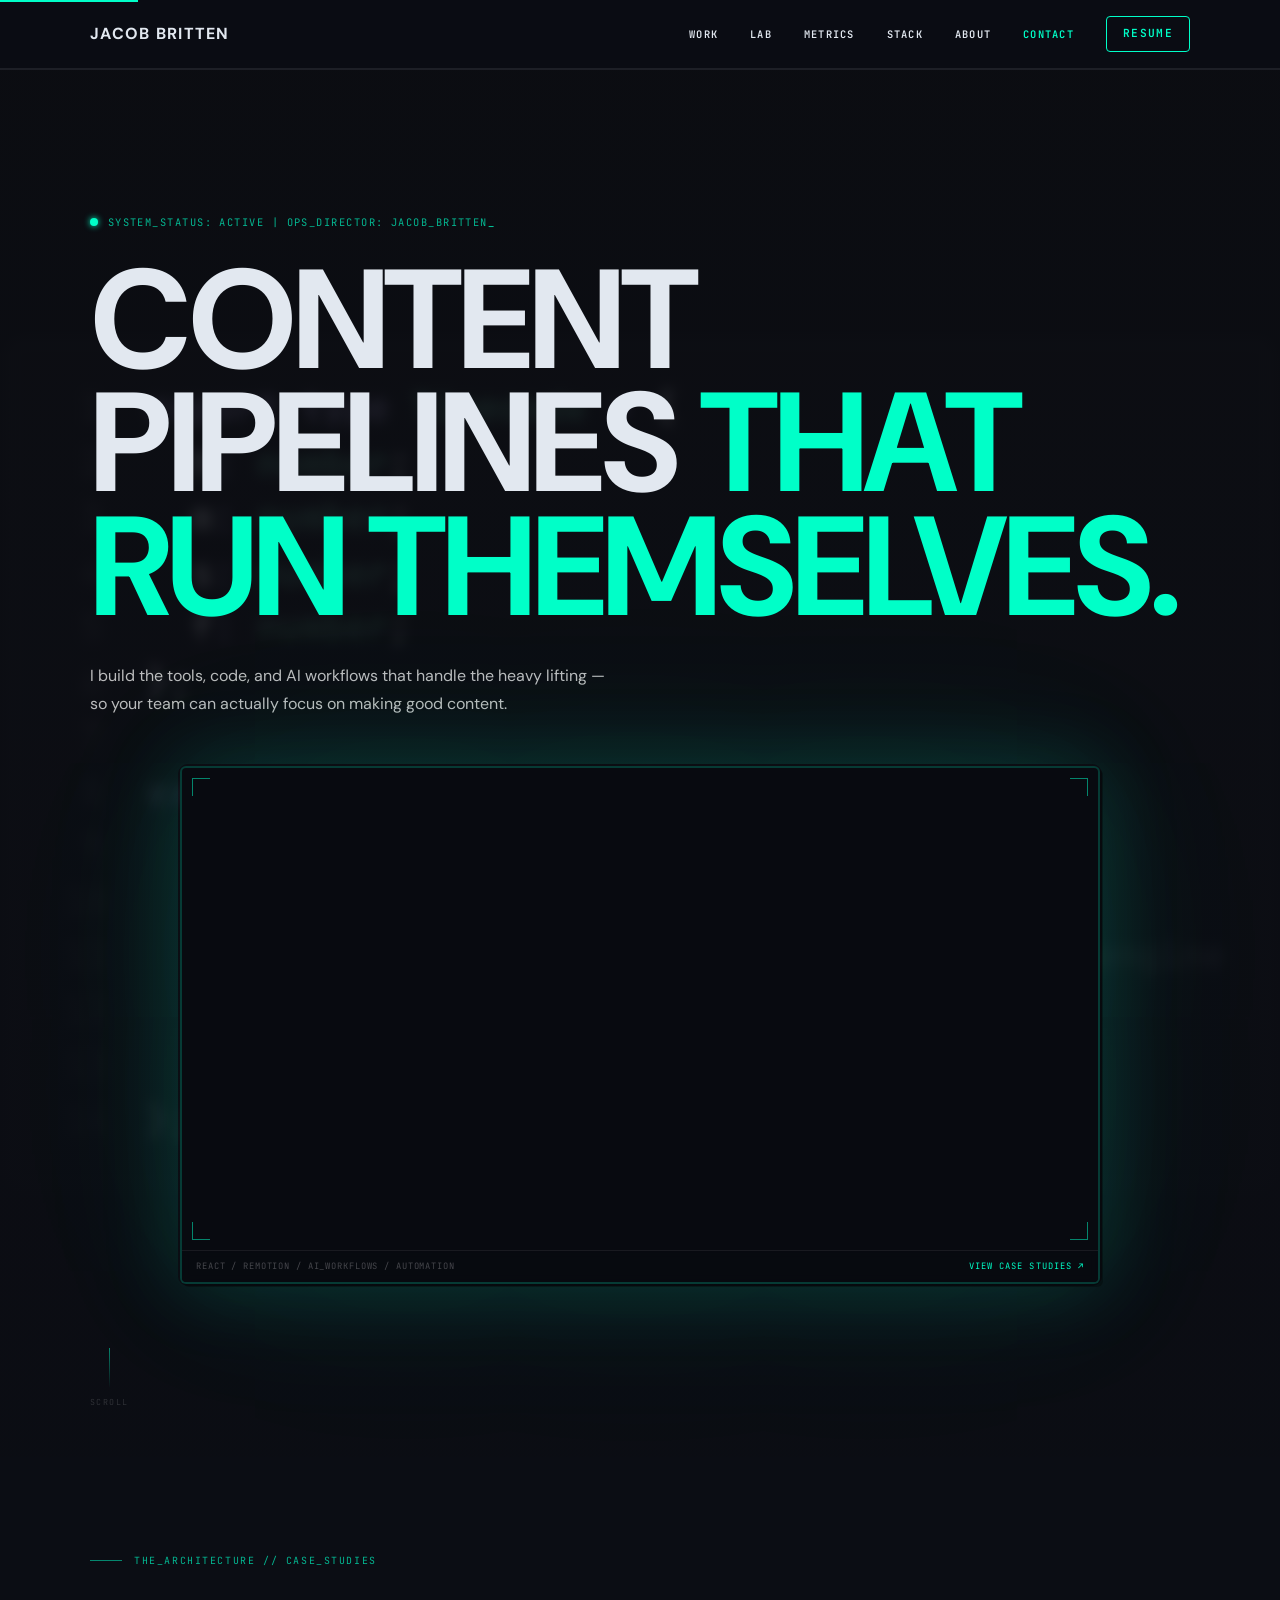
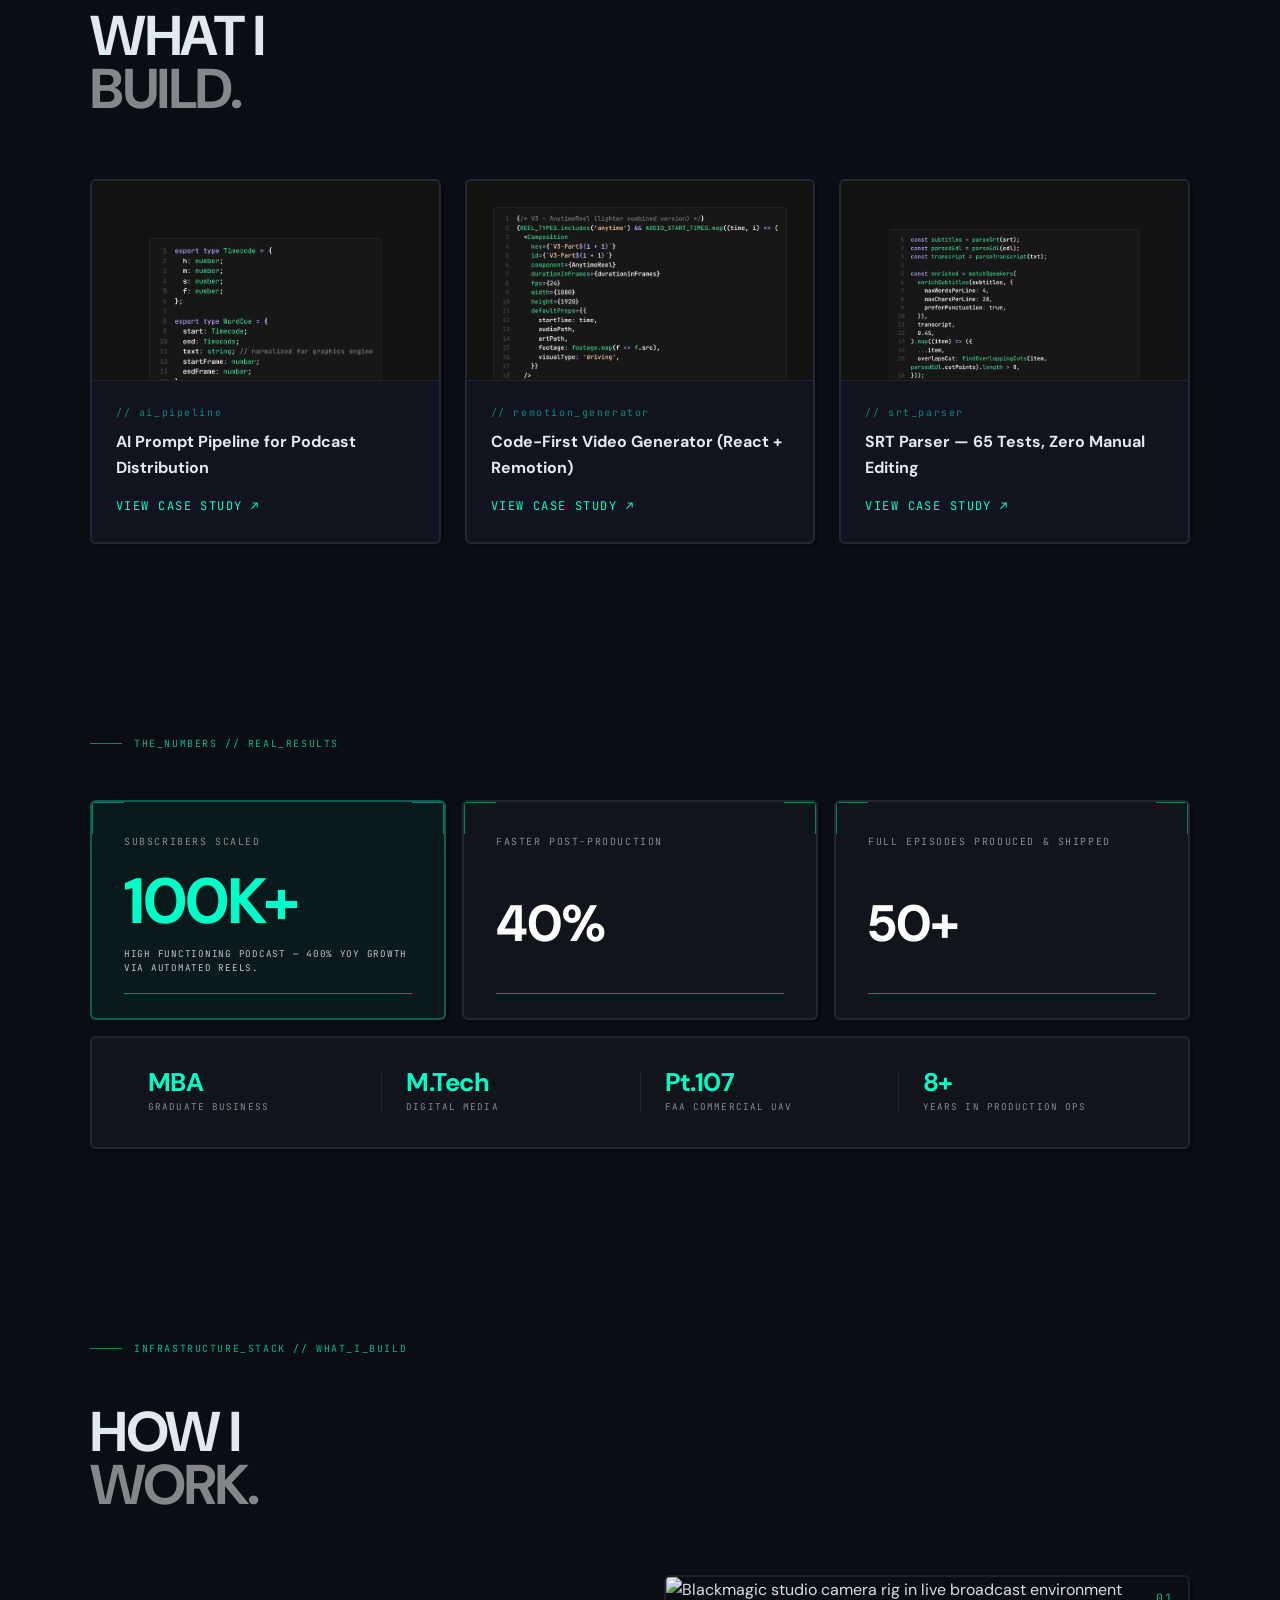
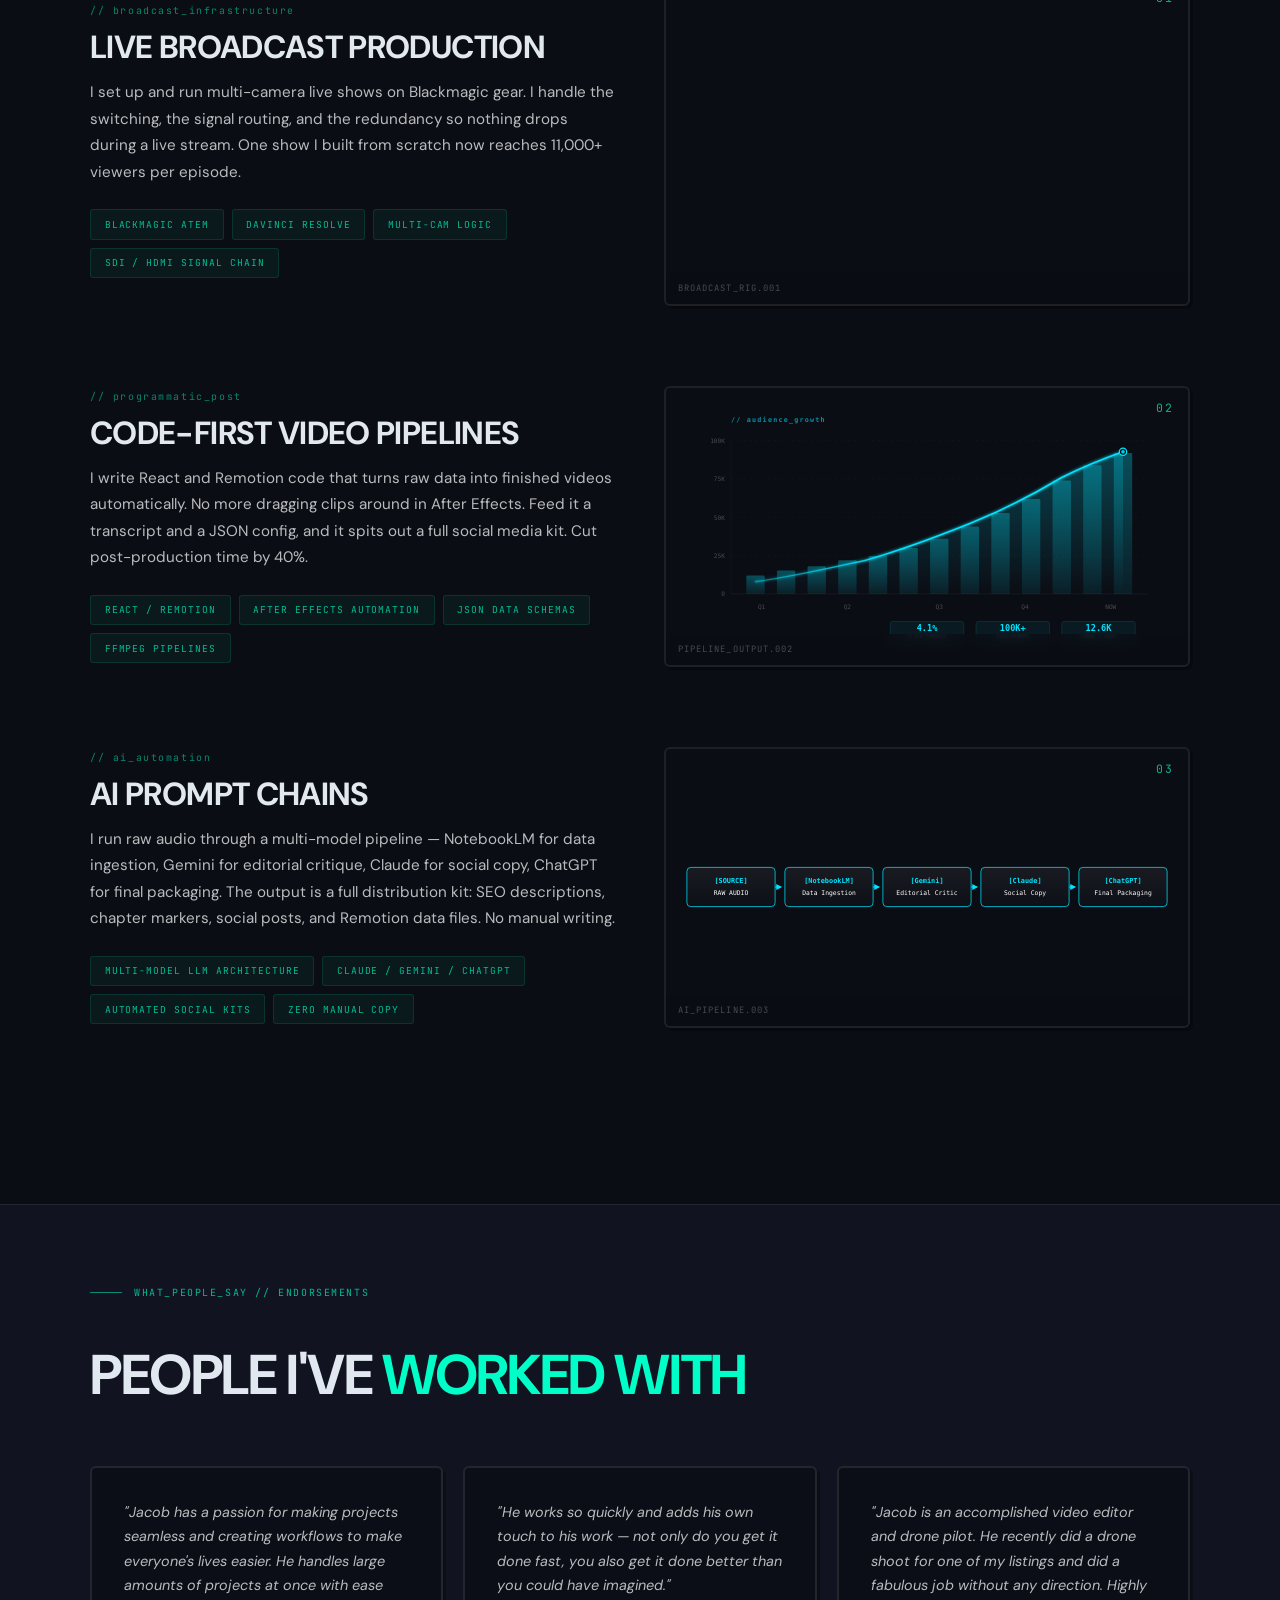
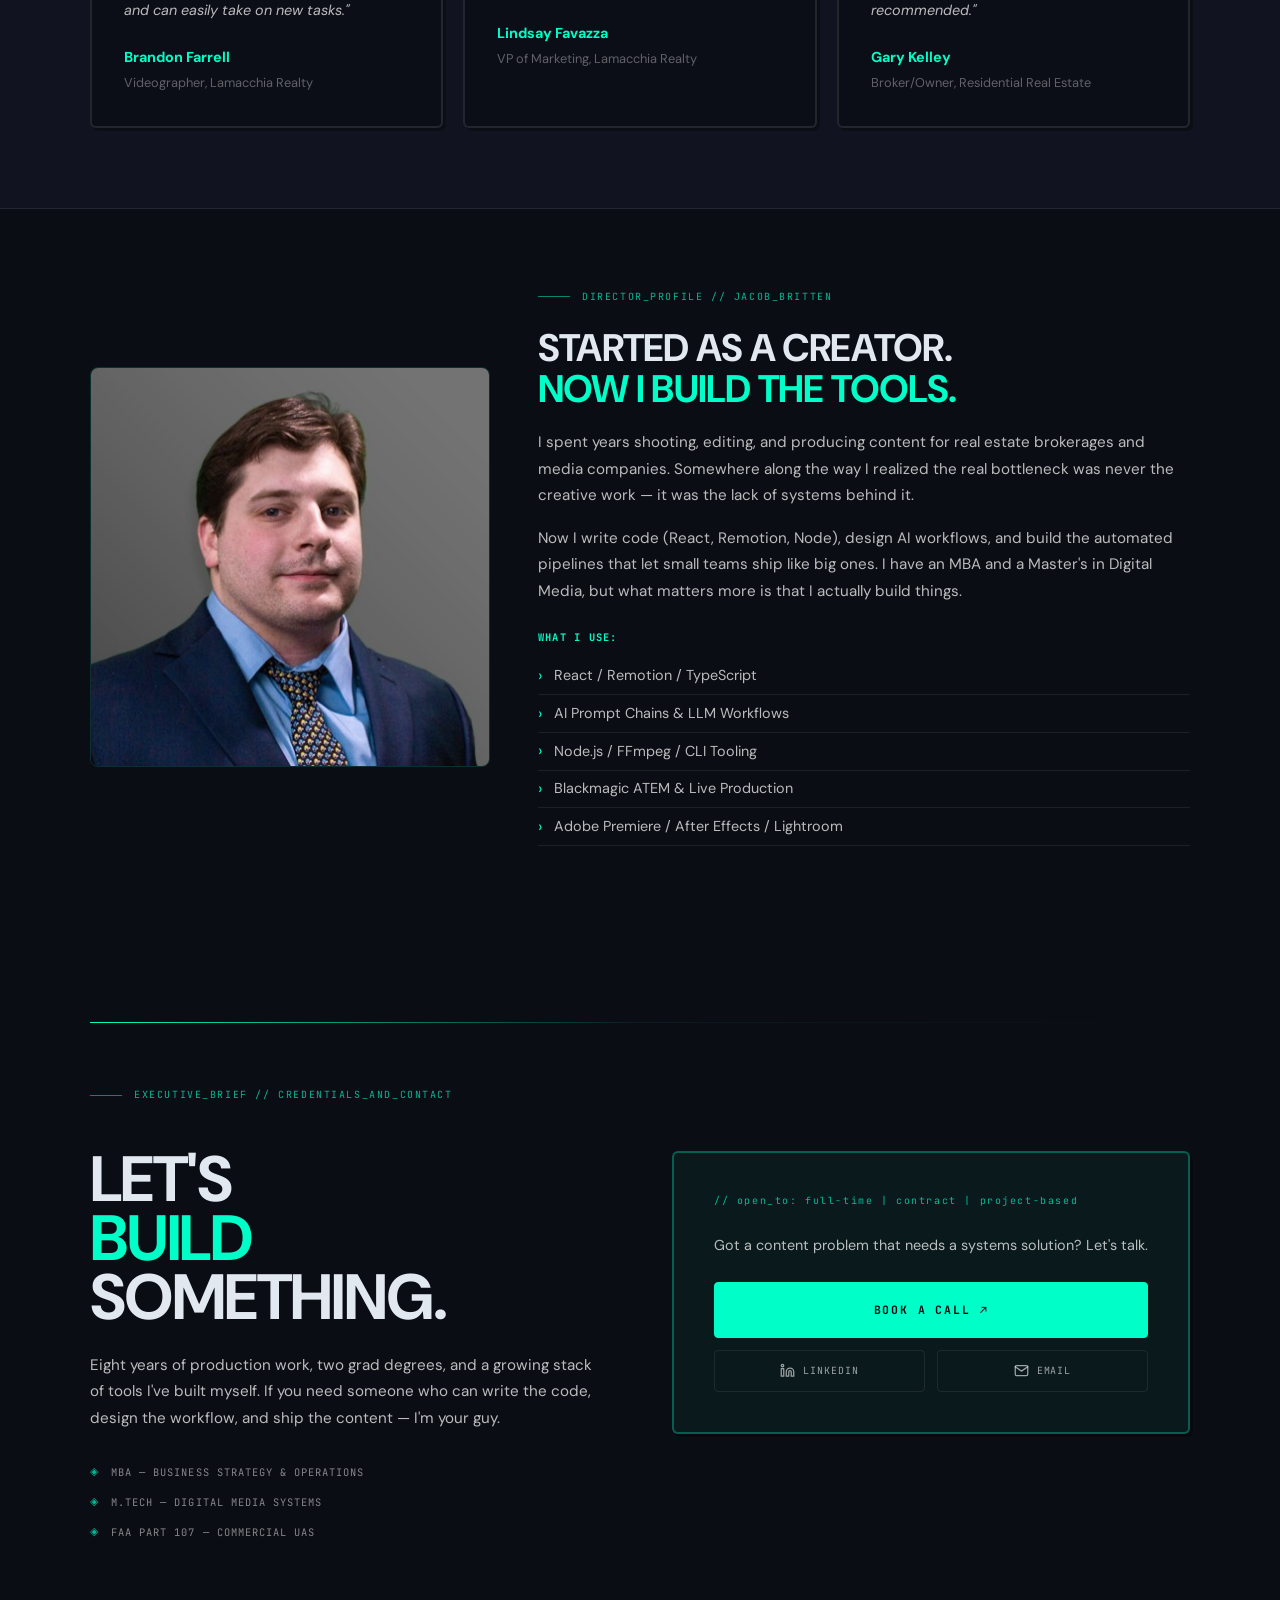
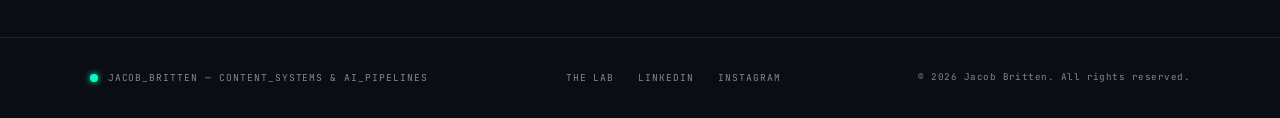
==== index.html @ 2ae0f3b1 "Initial portfolio site" ====
<!DOCTYPE html>
<html lang="en">
  <head>
    <meta charset="UTF-8" />
    <meta name="viewport" content="width=device-width, initial-scale=1.0" />
    <title>Jacob Britten | Content Systems &amp; AI Pipelines</title>

    <!-- Fonts: distinctive pair, NOT Inter -->
    <link rel="preconnect" href="https://fonts.googleapis.com" />
    <link rel="preconnect" href="https://fonts.gstatic.com" crossorigin />
    <link href="https://fonts.googleapis.com/css2?family=DM+Sans:ital,opsz,wght@0,9..40,400;0,9..40,500;0,9..40,700;1,9..40,400&family=JetBrains+Mono:wght@400;500;600;700&display=swap" rel="stylesheet" />

    <link rel="stylesheet" href="style.css" />

    <meta name="description" content="Jacob Britten — I build automated content pipelines, React/Remotion video tools, and AI workflows that save teams time and money. MBA & M.Tech." />
    <meta property="og:title" content="Jacob Britten | Content Systems & AI Pipelines" />
    <meta property="og:description" content="I build the tools, code, and AI workflows that handle the heavy lifting — so your team can focus on making good content." />
    <meta property="og:image" content="images/notion-pipeline.png" />
    <meta property="og:url" content="https://jacobbritten.com" />
    <link rel="icon" href="data:image/svg+xml,<svg xmlns='http://www.w3.org/2000/svg' viewBox='0 0 100 100'><rect fill='%2300FFC8' width='100' height='100' rx='16'/><text x='50' y='54' font-size='58' fill='%230B0D14' text-anchor='middle' dominant-baseline='middle' font-weight='bold'>J</text></svg>" />
  </head>
  <body class="brutalist-lite">
    <a href="#main" class="skip-link">Skip to content</a>

    <!-- ── NAVIGATION ── -->
    <nav class="navbar" id="navbar" aria-label="Main navigation">
      <div class="container nav-container">
        <a href="index.html" class="logo">JACOB BRITTEN</a>
        <ul class="nav-links" id="nav-links">
          <li><a href="#work-preview">Work</a></li>
          <li><a href="lab.html">Lab</a></li>
          <li><a href="#metrics">Metrics</a></li>
          <li><a href="#infrastructure">Stack</a></li>
          <li><a href="#profile">About</a></li>
          <li><a href="#consult">Contact</a></li>
          <li><a class="btn resume-btn" href="Resume.pdf" download>Resume</a></li>
        </ul>
        <button type="button" class="menu-toggle" id="menu-toggle"
                aria-controls="nav-links" aria-expanded="false" aria-label="Toggle navigation">
          <span></span><span></span><span></span>
        </button>
      </div>
    </nav>

    <main id="main">

      <!-- §1 HERO -->
      <section class="hero">
        <div class="hero-bg" style="background-image:url('images/notion-pipeline.png')"></div>
        <div class="hero-overlay"></div>

        <div class="container hero-content">

          <div class="eyebrow-wrap" data-animate>
            <span class="status-dot" aria-hidden="true"></span>
            <span class="eyebrow-text">system_status: active | ops_director: jacob_britten<span class="cursor" aria-hidden="true">_</span></span>
          </div>

          <h1 class="hero-title" data-animate data-delay="1">Content pipelines <span class="accent">that run themselves.</span></h1>

          <p class="hero-subtitle" data-animate data-delay="2">I build the tools, code, and AI workflows that handle the heavy lifting — so your team can actually focus on making good content.</p>

          <!-- Simplified hero visual — single strong image, no complex grid -->
          <div class="video-outer" data-animate data-delay="3">
            <div class="video-glow" aria-hidden="true"></div>
            <div class="video-wrap">
              <span class="v-corner v-tl" aria-hidden="true"></span>
              <span class="v-corner v-tr" aria-hidden="true"></span>
              <span class="v-corner v-bl" aria-hidden="true"></span>
              <span class="v-corner v-br" aria-hidden="true"></span>
              <video
                class="hero-showcase-img"
                src="video/showreel.mp4"
                autoplay muted loop playsinline
                aria-label="Showreel: content pipelines, React/Remotion builds, and AI workflow demos"
              ></video>
              <div class="video-hud" aria-hidden="true">
                <span>REACT / REMOTION / AI_WORKFLOWS / AUTOMATION</span>
                <a href="work.html" class="hud-cta">VIEW CASE STUDIES ↗</a>
              </div>
            </div>
          </div>

          <div class="scroll-indicator" aria-hidden="true">
            <div class="scroll-line"></div>
            <span class="scroll-label">SCROLL</span>
          </div>
        </div>
      </section>

      <!-- §2 CASE STUDIES PREVIEW -->
      <section class="cases-preview" id="work-preview" aria-label="Case studies preview">
        <div class="container">
          <div class="section-label section-label--tight">
            <span class="label-line" aria-hidden="true"></span>
            <span>the_architecture // case_studies</span>
          </div>
          <h2 class="section-headline" data-inview>
            WHAT I<br><span class="headline-dim">BUILD.</span>
          </h2>
          <div class="cases-grid">

            <!-- Case 1: AI Pipeline -->
            <article class="card card--case" data-inview>
              <!--
                IMAGE: notion-pipeline.png (same file, browser-cached from hero)
                Lazy-loaded here since hero loads it eagerly.
              -->
                  <img src="images/notion-pipeline.png" alt="Detailed Notion pipeline map with AI prompt stages"
                   class="card__image" width="1200" height="936" loading="lazy" />
              <div class="card__body">
                <p class="infra-tag">// ai_pipeline</p>
                <h3 class="card__title">AI Prompt Pipeline for Podcast Distribution</h3>
                <a href="work.html#ai-pipeline" class="hud-cta">VIEW CASE STUDY ↗</a>
              </div>
            </article>

            <!-- Case 2: Remotion Generator -->
            <article class="card card--case" data-inview>
              <!--
                IMAGE: remotion-code.png
                Shows React/Remotion source code with timeline logic.
              -->
                  <img src="images/remotion-code.png" alt="Source code for a React and Remotion video generator"
                   class="card__image" width="1200" height="834" loading="lazy" />
              <div class="card__body">
                <p class="infra-tag">// remotion_generator</p>
                <h3 class="card__title">Code-First Video Generator (React + Remotion)</h3>
                <a href="work.html#remotion" class="hud-cta">VIEW CASE STUDY ↗</a>
              </div>
            </article>

            <!-- Case 3: SRT Parser -->
            <article class="card card--case" data-inview>
              <!--
                IMAGE: srt-tests.png
                Shows terminal test suite output.
              -->
                  <img src="images/srt-tests.png" alt="Terminal test suite output showing 65 passing subtitle parser tests"
                   class="card__image" width="1200" height="877" loading="lazy" />
              <div class="card__body">
                <p class="infra-tag">// srt_parser</p>
                <h3 class="card__title">SRT Parser — 65 Tests, Zero Manual Editing</h3>
                <a href="work.html#srt-parser" class="hud-cta">VIEW CASE STUDY ↗</a>
              </div>
            </article>

          </div>
        </div>
      </section>

      <!-- §3 METRICS BENTO -->
      <section class="metrics-section" id="metrics" aria-label="Performance metrics">
        <div class="container">
          <div class="section-label">
            <span class="label-line" aria-hidden="true"></span>
            <span>the_numbers // real_results</span>
          </div>

          <div class="bento-grid">
            <div class="bento-card bento-card--hero" data-inview>
              <span class="b-corner b-tl" aria-hidden="true"></span>
              <span class="b-corner b-tr" aria-hidden="true"></span>
              <p class="bento-label">Subscribers Scaled</p>
              <p class="bento-value">100K+</p>
              <p class="bento-caption">High Functioning Podcast — 400% YoY Growth via Automated Reels.</p>
              <div class="bento-bar" aria-hidden="true"></div>
            </div>
            <div class="bento-card" data-inview>
              <span class="b-corner b-tl" aria-hidden="true"></span>
              <span class="b-corner b-tr" aria-hidden="true"></span>
              <p class="bento-label">Faster Post-Production</p>
              <p class="bento-value">40%</p>
              <div class="bento-bar" aria-hidden="true"></div>
            </div>
            <div class="bento-card" data-inview>
              <span class="b-corner b-tl" aria-hidden="true"></span>
              <span class="b-corner b-tr" aria-hidden="true"></span>
              <p class="bento-label">Full Episodes Produced &amp; Shipped</p>
              <p class="bento-value">50+</p>
              <div class="bento-bar" aria-hidden="true"></div>
            </div>
          </div>

          <div class="stat-bar" data-inview>
            <div class="stat-item">
              <p class="stat-value">MBA</p>
              <p class="stat-label">Graduate Business</p>
            </div>
            <div class="stat-divider" aria-hidden="true"></div>
            <div class="stat-item">
              <p class="stat-value">M.Tech</p>
              <p class="stat-label">Digital Media</p>
            </div>
            <div class="stat-divider" aria-hidden="true"></div>
            <div class="stat-item">
              <p class="stat-value">Pt.107</p>
              <p class="stat-label">FAA Commercial UAV</p>
            </div>
            <div class="stat-divider" aria-hidden="true"></div>
            <div class="stat-item">
              <p class="stat-value">8+</p>
              <p class="stat-label">Years in Production Ops</p>
            </div>
          </div>
        </div>
      </section>

      <!-- §4 INFRASTRUCTURE -->
      <section class="infra-section" id="infrastructure" aria-label="Infrastructure stack">
        <div class="container">
          <div class="section-label">
            <span class="label-line" aria-hidden="true"></span>
            <span>infrastructure_stack // what_i_build</span>
          </div>

          <h2 class="section-headline" data-inview>
            HOW I<br>
            <span class="headline-dim">WORK.</span>
          </h2>

          <!-- Row 1 -->
          <div class="infra-row" data-inview>
            <span class="pipeline-counter" aria-hidden="true">01</span>
            <div class="infra-text">
              <p class="infra-tag">// broadcast_infrastructure</p>
              <h3 class="infra-heading">Live Broadcast Production</h3>
              <p class="infra-body">
                I set up and run multi-camera live shows on Blackmagic gear. I handle the switching,
                the signal routing, and the redundancy so nothing drops during a live stream. One show
                I built from scratch now reaches 11,000+ viewers per episode.
              </p>
              <ul class="spec-tags">
                <li>Blackmagic ATEM</li>
                <li>DaVinci Resolve</li>
                <li>Multi-cam Logic</li>
                <li>SDI / HDMI Signal Chain</li>
              </ul>
            </div>
            <div class="infra-image-wrap">
              <!--
                IMAGE: Extra/Camera1.jpg
                Real photo of Blackmagic studio camera in broadcast environment.
              -->
                  <img src="images/Extra/Camera1.jpg"
                   alt="Blackmagic studio camera rig in live broadcast environment"
                   loading="lazy" class="infra-photo" width="1200" height="900" />
              <span class="infra-image-label">BROADCAST_RIG.001</span>
            </div>
          </div>

          <!-- Row 2 -->
          <div class="infra-row infra-row--reverse" data-inview>
            <span class="pipeline-counter" aria-hidden="true">02</span>
            <div class="infra-image-wrap infra-image-wrap--svg">
              <!--
                IMAGE: youtube-growth.svg
                Clean vector chart showing 100K+ subs and 12.6K weekly views.
                Should be hand-crafted SVG with the --cyan accent color.
              -->
              <img src="images/youtube-growth.svg"
                   alt="YouTube analytics showing 100K+ subscribers and 12.6K weekly views from automated content pipeline"
                   loading="lazy" class="infra-photo infra-photo--svg" width="800" height="400" />
              <span class="infra-image-label">PIPELINE_OUTPUT.002</span>
            </div>
            <div class="infra-text">
              <p class="infra-tag">// programmatic_post</p>
              <h3 class="infra-heading">Code-First Video Pipelines</h3>
              <p class="infra-body">
                I write React and Remotion code that turns raw data into finished videos automatically.
                No more dragging clips around in After Effects. Feed it a transcript and a JSON config,
                and it spits out a full social media kit. Cut post-production time by 40%.
              </p>
              <ul class="spec-tags">
                <li>React / Remotion</li>
                <li>After Effects Automation</li>
                <li>JSON Data Schemas</li>
                <li>FFmpeg Pipelines</li>
              </ul>
            </div>
          </div>

          <!-- Row 3 -->
          <div class="infra-row" data-inview>
            <span class="pipeline-counter" aria-hidden="true">03</span>
            <div class="infra-text">
              <p class="infra-tag">// ai_automation</p>
              <h3 class="infra-heading">AI Prompt Chains</h3>
              <p class="infra-body">
                I run raw audio through a multi-model pipeline — NotebookLM for data ingestion,
                Gemini for editorial critique, Claude for social copy, ChatGPT for final packaging.
                The output is a full distribution kit: SEO descriptions, chapter markers, social posts,
                and Remotion data files. No manual writing.
              </p>
              <ul class="spec-tags">
                <li>Multi-Model LLM Architecture</li>
                <li>Claude / Gemini / ChatGPT</li>
                <li>Automated Social Kits</li>
                <li>Zero Manual Copy</li>
              </ul>
            </div>
            <div class="infra-image-wrap infra-image-wrap--svg">
              <!--
                IMAGE: ai-pipeline.svg
                Vector diagram: NotebookLM → Gemini → Claude → ChatGPT flow.
                Clean, minimal, uses --cyan for connectors.
              -->
              <img src="images/ai-pipeline.svg"
                   alt="Multi-model AI prompt pipeline: NotebookLM to Gemini to Claude to ChatGPT"
                   loading="lazy" class="infra-photo infra-photo--svg" width="1000" height="200" />
              <span class="infra-image-label">AI_PIPELINE.003</span>
            </div>
          </div>
        </div>
      </section>

      <!-- §5 ENDORSEMENTS -->
      <section class="endorsements-section section-padding" aria-label="Executive endorsements">
        <div class="container">
          <div class="section-label">
            <span class="label-line" aria-hidden="true"></span>
            <span>what_people_say // endorsements</span>
          </div>
          <h2 class="section-headline" data-inview>PEOPLE I'VE <span class="accent">WORKED WITH</span></h2>
          <div class="value-cards">
            <div class="card testimonial-card" data-inview>
              <p class="testimonial-quote">"Jacob has a passion for making projects seamless and creating workflows to make everyone's lives easier. He handles large amounts of projects at once with ease and can easily take on new tasks."</p>
              <h3 class="testimonial-name">Brandon Farrell</h3>
              <p class="testimonial-title">Videographer, Lamacchia Realty</p>
            </div>
            <div class="card testimonial-card" data-inview>
              <p class="testimonial-quote">"He works so quickly and adds his own touch to his work — not only do you get it done fast, you also get it done better than you could have imagined."</p>
              <h3 class="testimonial-name">Lindsay Favazza</h3>
              <p class="testimonial-title">VP of Marketing, Lamacchia Realty</p>
            </div>
            <div class="card testimonial-card" data-inview>
              <p class="testimonial-quote">"Jacob is an accomplished video editor and drone pilot. He recently did a drone shoot for one of my listings and did a fabulous job without any direction. Highly recommended."</p>
              <h3 class="testimonial-name">Gary Kelley</h3>
              <p class="testimonial-title">Broker/Owner, Residential Real Estate</p>
            </div>
          </div>
        </div>
      </section>

      <!-- §6 PROFILE -->
      <section id="profile" class="section-padding" aria-label="Director profile">
        <div class="container split-layout">
          <div class="profile-image" data-inview>
            <!--
              IMAGE: Profile.jpg
              Profile image for the About section.
            -->
            <img src="images/Profile.jpg"
              alt="Jacob Britten — content systems architect and media operations director"
              class="headshot" width="800" height="800" loading="lazy" />
          </div>
          <div class="profile-text" data-inview>
            <div class="section-label section-label--snug">
              <span class="label-line" aria-hidden="true"></span>
              <span>director_profile // jacob_britten</span>
            </div>
            <h2>STARTED AS A CREATOR.<br><span class="accent">NOW I BUILD THE TOOLS.</span></h2>
            <p>
              I spent years shooting, editing, and producing content for real estate brokerages
              and media companies. Somewhere along the way I realized the real bottleneck was
              never the creative work — it was the lack of systems behind it.
            </p>
            <p>
              Now I write code (React, Remotion, Node), design AI workflows, and build the
              automated pipelines that let small teams ship like big ones. I have an MBA and
              a Master's in Digital Media, but what matters more is that I actually build things.
            </p>
            <div class="tech-stack">
              <h3>WHAT I USE:</h3>
              <ul>
                <li>React / Remotion / TypeScript</li>
                <li>AI Prompt Chains &amp; LLM Workflows</li>
                <li>Node.js / FFmpeg / CLI Tooling</li>
                <li>Blackmagic ATEM &amp; Live Production</li>
                <li>Adobe Premiere / After Effects / Lightroom</li>
              </ul>
            </div>
          </div>
        </div>
      </section>

      <!-- §7 CTA -->
      <section id="consult" class="executive-brief" aria-label="Contact">
        <div class="container">
          <div class="brief-divider" aria-hidden="true"></div>
          <div class="section-label">
            <span class="label-line" aria-hidden="true"></span>
            <span>executive_brief // credentials_and_contact</span>
          </div>

          <div class="brief-grid">
            <div class="brief-left" data-inview>
              <h2 class="brief-headline">
                LET'S<br>
                <span class="accent">BUILD</span><br>
                SOMETHING.
              </h2>
              <p class="brief-body">
                Eight years of production work, two grad degrees, and a growing stack of
                tools I've built myself. If you need someone who can write the code, design
                the workflow, and ship the content — I'm your guy.
              </p>
              <ul class="credential-list">
                <li><span class="cred-icon" aria-hidden="true">◈</span>MBA — Business Strategy &amp; Operations</li>
                <li><span class="cred-icon" aria-hidden="true">◈</span>M.Tech — Digital Media Systems</li>
                <li><span class="cred-icon" aria-hidden="true">◈</span>FAA Part 107 — Commercial UAS</li>
              </ul>
            </div>

            <div class="brief-right" data-inview>
              <div class="cta-card">
                <p class="cta-eyebrow">// open_to: full-time | contract | project-based</p>
                <p class="cta-body-text">
                  Got a content problem that needs a systems solution? Let's talk.
                </p>
                <div class="cta-actions">
                  <a href="https://calendly.com/jacobbritten" target="_blank" rel="noopener noreferrer" class="btn cta-primary-btn">
                    Book a call ↗
                  </a>
                  <div class="cta-secondary-links">
                    <a href="https://www.linkedin.com/in/jacob-britten-a3b52026/"
                       target="_blank" rel="noopener noreferrer"
                       class="social-icon-btn" aria-label="LinkedIn profile">
                      <svg width="15" height="15" viewBox="0 0 24 24" fill="none" stroke="currentColor" stroke-width="2" stroke-linecap="round" stroke-linejoin="round" aria-hidden="true"><path d="M16 8a6 6 0 0 1 6 6v7h-4v-7a2 2 0 0 0-2-2 2 2 0 0 0-2 2v7h-4v-7a6 6 0 0 1 6-6z"/><rect x="2" y="9" width="4" height="12"/><circle cx="4" cy="4" r="2"/></svg>
                      LinkedIn
                    </a>
                    <a href="mailto:jacob@jacobbritten.com"
                       class="social-icon-btn" aria-label="Send email">
                      <svg width="15" height="15" viewBox="0 0 24 24" fill="none" stroke="currentColor" stroke-width="2" stroke-linecap="round" stroke-linejoin="round" aria-hidden="true"><path d="M4 4h16c1.1 0 2 .9 2 2v12c0 1.1-.9 2-2 2H4c-1.1 0-2-.9-2-2V6c0-1.1.9-2 2-2z"/><polyline points="22,6 12,13 2,6"/></svg>
                      Email
                    </a>
                  </div>
                </div>
              </div>
            </div>
          </div>
        </div>
      </section>

    </main>

    <footer class="footer">
      <div class="container footer-inner">
        <div class="footer-left">
          <span class="status-dot" aria-hidden="true"></span>
          <span class="footer-id">jacob_britten — content_systems &amp; ai_pipelines</span>
        </div>
        <div class="footer-links">
          <a href="lab.html" class="social-link">The Lab</a>
          <a href="https://www.linkedin.com/in/jacob-britten-a3b52026/" target="_blank" rel="noopener noreferrer" class="social-link">LinkedIn</a>
          <a href="https://www.instagram.com/jakefzbritten" target="_blank" rel="noopener noreferrer" class="social-link">Instagram</a>
        </div>
        <p class="footer-copy">&copy; 2026 Jacob Britten. All rights reserved.</p>
      </div>
    </footer>

    <!-- GSAP + ScrollTrigger -->
    <script src="https://cdn.jsdelivr.net/npm/gsap@3.12.5/dist/gsap.min.js"></script>
    <script src="https://cdn.jsdelivr.net/npm/gsap@3.12.5/dist/ScrollTrigger.min.js"></script>
    <script src="main.js"></script>
  </body>
</html>
---- style.css ----
/*
 * style.css — Jacob Britten Portfolio (Rewrite)
 *
 * CHANGES FROM ORIGINAL:
 * - Font: DM Sans + JetBrains Mono (replaces Inter — more distinctive)
 * - Color: Standardized --cyan to #00FFC8 everywhere (was mixing #00FFC8 and #00E5FF)
 * - Fixed: duplicate transition on .card
 * - Fixed: dvh without vh fallback
 * - Removed: duplicate .social-proof padding
 * - Removed: grid overlay from hero (visual noise)
 * - Removed: duplicate trust badge section
 * - Removed: aria-hidden on nav (was hiding nav from screenreaders)
 * - Added: hero-showcase-img for single-image hero
 * - Simplified: hero to fewer visual layers
 */

/* ─── TOKENS ───────────────────────────────────────── */
:root {
  --bg:           #0B0D14;
  --card-bg:      #111420;
  --surface:      rgba(255,255,255,0.03);
  --border:       rgba(255,255,255,0.08);
  --border-cyan:  rgba(0,255,200,0.18);
  --cyan:         #00FFC8;
  --cyan-dim:     rgba(0,255,200,0.5);
  --cyan-glow:    rgba(0,255,200,0.15);
  --cyan-subtle:  rgba(0,255,200,0.05);
  --cyan-label:   rgba(0,255,200,0.7);
  --text:         #E2E8F0;
  --text-mid:     rgba(255,255,255,0.72);
  --text-dim:     rgba(255,255,255,0.5);
  --font:         'DM Sans', system-ui, sans-serif;
  --mono:         'JetBrains Mono', 'SF Mono', 'Consolas', monospace;
  --max-w:        1100px;
  --ease-expo:    cubic-bezier(0.16, 1, 0.3, 1);
  --transition:   0.3s var(--ease-expo);
}

/* ─── RESET ────────────────────────────────────────── */
*, *::before, *::after { box-sizing: border-box; margin: 0; padding: 0; }
html  { scroll-behavior: smooth; }
body  { font-family: var(--font); background: var(--bg); color: var(--text); line-height: 1.6; overflow-x: hidden; }
a     { color: inherit; text-decoration: none; transition: color var(--transition); }
a:hover, a:focus { color: var(--cyan); }
img   { display: block; max-width: 100%; height: auto; }

/* ─── SCROLLBAR ────────────────────────────────────── */
::-webkit-scrollbar { width: 4px; }
::-webkit-scrollbar-track { background: var(--bg); }
::-webkit-scrollbar-thumb { background: var(--cyan-dim); border-radius: 2px; }

/* ─── ACCESSIBILITY ────────────────────────────────── */
.skip-link {
  position: absolute; top: -40px; left: 0;
  background: var(--cyan); color: var(--bg);
  padding: 8px; z-index: 9999;
  transition: top 0.2s; font-weight: 700;
}
.skip-link:focus { top: 0; }
a:focus-visible, button:focus-visible { outline: 2px solid var(--cyan); outline-offset: 4px; }
*:focus-visible { outline: 2px solid var(--cyan); outline-offset: 4px; }
@media (prefers-reduced-motion: reduce) {
  html { scroll-behavior: auto; }
  *, *::before, *::after { animation-duration: 0.01ms !important; transition-duration: 0.01ms !important; }
}

/* ─── LAYOUT ───────────────────────────────────────── */
.container { width: 90%; max-width: var(--max-w); margin: 0 auto; }

/* ─── TYPOGRAPHY ───────────────────────────────────── */
.accent     { color: var(--cyan); }
.headline-dim { color: var(--text-dim); }

/* ─── SECTION LABEL ────────────────────────────────── */
.section-label {
  display: flex; align-items: center; gap: 0.75rem;
  font-family: var(--mono); font-size: 0.62rem;
  letter-spacing: 0.14em; text-transform: uppercase;
  color: var(--cyan-label); margin-bottom: 3rem;
}
.section-label--tight { margin-bottom: 2.5rem; }
.section-label--snug { margin-bottom: 1.5rem; }
.label-line { display: block; width: 2rem; height: 1px; background: var(--cyan); opacity: 0.5; flex-shrink: 0; }

/* ─── SECTION HEADLINE ─────────────────────────────── */
.section-headline {
  font-weight: 700; font-size: clamp(2rem, 4.5vw, 3.5rem);
  line-height: 0.95; letter-spacing: -0.025em;
  text-transform: uppercase; margin-bottom: 4rem;
}

/* ─── STATUS DOT ───────────────────────────────────── */
.status-dot {
  display: inline-block; width: 8px; height: 8px; border-radius: 50%;
  background: var(--cyan); box-shadow: 0 0 6px var(--cyan);
  animation: pulse 2s ease infinite; flex-shrink: 0;
}
@keyframes pulse {
  0%,100% { opacity:1; box-shadow: 0 0 6px var(--cyan); }
  50%     { opacity:0.6; box-shadow: 0 0 12px var(--cyan); }
}

/* ─── BTN ───────────────────────────────────────────── */
.btn {
  display: inline-block; padding: 0.75rem 1.5rem;
  font-family: var(--mono); font-size: 0.7rem; font-weight: 600;
  letter-spacing: 0.12em; text-transform: uppercase;
  border-radius: 4px; cursor: pointer;
  transition: background var(--transition), color var(--transition), box-shadow var(--transition), transform var(--transition);
}

/* ─── NAVBAR ────────────────────────────────────────── */
.navbar {
  position: sticky; top: 0; left: 0; right: 0; z-index: 100;
  background: rgba(11,13,20,0.88); backdrop-filter: blur(10px);
  border-bottom: 1px solid var(--border); transition: background 0.3s;
}
.nav-container { display: flex; align-items: center; justify-content: space-between; padding: 1rem 0; }
.logo { font-family: var(--font); font-size: 1rem; font-weight: 700; letter-spacing: 0.08em; color: var(--text); }
.logo:hover { color: var(--cyan); }
.nav-links { list-style: none; display: flex; align-items: center; gap: 2rem; }
.nav-links li { font-family: var(--mono); font-weight: 600; font-size: 0.65rem; letter-spacing: 0.12em; text-transform: uppercase; }
.nav-links a.active { color: var(--cyan); }
.resume-btn {
  padding: 0.5rem 1rem; background: transparent;
  border: 1px solid var(--cyan); color: var(--cyan); border-radius: 4px;
  transition: background var(--transition), color var(--transition);
}
.resume-btn:hover, .resume-btn:focus { background: var(--cyan); color: var(--bg); }
.menu-toggle { display: none; flex-direction: column; justify-content: center; align-items: center; width: 2rem; height: 2rem; background: none; border: none; cursor: pointer; gap: 4px; }
.menu-toggle span { width: 100%; height: 2px; background: var(--text); transition: transform var(--transition), opacity var(--transition); }
.menu-toggle.open span:nth-child(1) { transform: translateY(6px) rotate(45deg); }
.menu-toggle.open span:nth-child(2) { opacity: 0; }
.menu-toggle.open span:nth-child(3) { transform: translateY(-6px) rotate(-45deg); }

/* ─── HERO ──────────────────────────────────────────── */
.hero {
  position: relative;
  min-height: 82vh;  /* fallback for older browsers */
  min-height: 82dvh;
  display: flex; align-items: center;
  padding-top: 4rem; overflow: hidden;
}
.hero-bg {
  position: absolute; inset: 0; z-index: 0;
  background-size: cover; background-position: center;
  background-repeat: no-repeat;
  filter: blur(6px) saturate(0.6) brightness(0.65);
  transform: scale(1.06); /* prevents blur edge bleed */
}
.hero-overlay {
  position: absolute; inset: 0;
  background: linear-gradient(160deg,
    rgba(11,13,20,0.95) 0%, rgba(11,13,20,0.85) 40%,
    rgba(11,13,20,0.7) 70%, rgba(11,13,20,0.8) 100%);
  z-index: 1;
}
.hero-content {
  position: relative; z-index: 3;
  padding: 5rem 0 3rem;
  display: flex; flex-direction: column; align-items: flex-start; gap: 0;
}

/* Eyebrow */
.eyebrow-wrap {
  display: flex; align-items: center; gap: 0.6rem; margin-bottom: 1.75rem;
  opacity: 0; transform: translateY(16px);
  transition: opacity 0.6s var(--ease-expo), transform 0.6s var(--ease-expo);
}
.eyebrow-wrap.is-visible { opacity: 1; transform: translateY(0); }
.eyebrow-text {
  font-family: var(--mono); font-size: 0.65rem;
  letter-spacing: 0.14em; text-transform: uppercase;
  color: var(--cyan-label);
}
.cursor { animation: blink 1.1s step-end infinite; color: var(--cyan); }
@keyframes blink { 0%,100%{opacity:1} 50%{opacity:0} }

/* Headline */
.hero-title {
  font-weight: 700; font-size: clamp(3.5rem, 11vw, 9.5rem);
  line-height: 0.88; letter-spacing: -0.03em;
  text-transform: uppercase; margin-bottom: 2rem; max-width: 12ch;
  opacity: 0; transform: translateY(24px);
  transition: opacity 0.7s var(--ease-expo) 0.08s, transform 0.7s var(--ease-expo) 0.08s;
}
.hero-title.is-visible { opacity: 1; transform: translateY(0); }

/* Sub copy */
.hero-subtitle {
  max-width: 520px; font-size: 1rem; line-height: 1.75;
  color: var(--text-mid); margin-bottom: 3rem;
  opacity: 0; transform: translateY(20px);
  transition: opacity 0.7s var(--ease-expo) 0.16s, transform 0.7s var(--ease-expo) 0.16s;
}
.hero-subtitle.is-visible { opacity: 1; transform: translateY(0); }

/* ─── HERO SHOWCASE (simplified single image) ──────── */
.hero-showcase-img {
  width: 100%; height: 100%; object-fit: cover; display: block;
  filter: saturate(0.8) brightness(0.9);
  transition: filter 0.4s var(--ease-expo);
}
video.hero-showcase-img { height: 100%; }
.video-wrap:hover .hero-showcase-img {
  filter: saturate(1.1) brightness(1);
}

.hud-cta {
  font-family: var(--mono); font-size: 0.55rem;
  letter-spacing: 0.12em; text-transform: uppercase;
  color: var(--cyan); transition: opacity 0.2s;
}
.hud-cta:hover { opacity: 0.7; color: var(--cyan); }

.video-outer {
  width: 100%; max-width: 920px; margin: 0 auto 3rem;
  position: relative; opacity: 0; transform: scale(0.97);
  transition: opacity 0.8s var(--ease-expo) 0.24s, transform 0.8s var(--ease-expo) 0.24s;
}
.video-outer.is-visible { opacity: 1; transform: scale(1); }
.video-glow {
  position: absolute; inset: -2px; border-radius: 10px;
  box-shadow: 0 0 80px var(--cyan-glow), 0 0 160px rgba(0,255,200,0.08), 0 0 280px rgba(0,255,200,0.04);
  pointer-events: none;
}
.video-wrap {
  position: relative; width: 100%; aspect-ratio: 16 / 9;
  background: #080a10; border: 1px solid rgba(0,255,200,0.2);
  border-radius: 8px; overflow: hidden;
}

/* Corner brackets */
.v-corner { position: absolute; width: 18px; height: 18px; z-index: 2; }
.v-tl { top: 10px; left: 10px; border-top: 1.5px solid var(--cyan-dim); border-left: 1.5px solid var(--cyan-dim); }
.v-tr { top: 10px; right: 10px; border-top: 1.5px solid var(--cyan-dim); border-right: 1.5px solid var(--cyan-dim); }
.v-bl { bottom: 42px; left: 10px; border-bottom: 1.5px solid var(--cyan-dim); border-left: 1.5px solid var(--cyan-dim); }
.v-br { bottom: 42px; right: 10px; border-bottom: 1.5px solid var(--cyan-dim); border-right: 1.5px solid var(--cyan-dim); }

/* HUD bar */
.video-hud {
  position: absolute; bottom: 0; left: 0; right: 0; height: 32px;
  display: flex; align-items: center; justify-content: space-between;
  padding: 0 14px; border-top: 1px solid rgba(255,255,255,0.07);
  background: rgba(8,10,16,0.9); backdrop-filter: blur(4px);
  font-family: var(--mono); font-size: 0.55rem; letter-spacing: 0.1em;
  color: rgba(255,255,255,0.25); z-index: 4;
}

/* Scroll indicator */
.scroll-indicator { display: flex; flex-direction: column; align-items: center; gap: 0.5rem; margin-top: 1rem; }
.scroll-line { width: 1px; height: 40px; background: linear-gradient(to bottom, var(--cyan-dim), transparent); }
.scroll-label {
  font-family: var(--mono); font-size: 0.52rem; letter-spacing: 0.18em;
  color: rgba(255,255,255,0.15); text-transform: uppercase;
}

/* ─── SECTION RHYTHM ────────────────────────────────── */
.cases-preview,
.metrics-section,
.infra-section,
.executive-brief { padding-top: 6rem; padding-bottom: 6rem; }

.cases-grid {
  display: grid; grid-template-columns: repeat(auto-fit, minmax(280px, 1fr));
  gap: 1.5rem; margin-top: 3rem;
}

/* ─── BENTO GRID ────────────────────────────────────── */
.bento-grid { display: grid; grid-template-columns: repeat(3, 1fr); gap: 1rem; margin-bottom: 1rem; }
.bento-card {
  position: relative; background: var(--surface); border: 1px solid var(--border);
  border-radius: 8px; padding: 2rem 2rem 1.5rem;
  display: flex; flex-direction: column; justify-content: space-between;
  min-height: 180px; overflow: hidden;
  opacity: 0; transform: scale(0.97);
  transition: opacity 0.6s var(--ease-expo), transform 0.3s var(--ease-expo), border-color 0.3s var(--ease-expo);
}
.bento-card.is-visible { opacity: 1; transform: scale(1); }
.bento-card:hover { transform: translateY(-4px); border-color: var(--cyan); }

.bento-card--hero { background: var(--cyan-subtle); border-color: rgba(0,255,200,0.3); min-height: 220px; }
.bento-card--hero .bento-value { color: var(--cyan); font-size: clamp(3rem, 5vw, 4.5rem); }
.bento-card--hero .bento-label { color: var(--text-dim); }

/* Bento corner accents */
.b-corner { position: absolute; }
.b-tl { top: 0; left: 0; width: 2rem; height: 1px; background: rgba(0,255,200,0.45); }
.b-tl::after { content:''; position:absolute; top:0; left:0; width:1px; height:2rem; background: rgba(0,255,200,0.45); }
.b-tr { top: 0; right: 0; width: 2rem; height: 1px; background: rgba(0,255,200,0.45); }
.b-tr::after { content:''; position:absolute; top:0; right:0; width:1px; height:2rem; background: rgba(0,255,200,0.45); }

.bento-label {
  font-family: var(--mono); font-size: 0.62rem; letter-spacing: 0.12em;
  text-transform: uppercase; color: var(--text-dim); margin-bottom: 0.5rem;
}
.bento-value {
  font-weight: 700; font-size: clamp(2.4rem, 4vw, 3.4rem);
  line-height: 1; letter-spacing: -0.02em; text-transform: uppercase;
  color: #fff; margin: 0.75rem 0 1rem;
}
.bento-caption {
  font-family: var(--mono); font-size: 0.58rem; letter-spacing: 0.08em;
  text-transform: uppercase; color: rgba(255,255,255,0.75); margin: -0.25rem 0 1rem;
}
.bento-bar { width: 0; height: 1px; background: var(--cyan-dim); transition: width 0.5s var(--ease-expo); }
.bento-card:hover .bento-bar, .bento-card.is-visible .bento-bar { width: 100%; }

/* Stat bar */
.stat-bar {
  display: flex; align-items: center; flex-wrap: wrap; gap: 0;
  background: var(--surface); border: 1px solid var(--border); border-radius: 8px;
  padding: 1.5rem 2rem;
  opacity: 0; transform: translateY(16px);
  transition: opacity 0.6s var(--ease-expo) 0.1s, transform 0.6s var(--ease-expo) 0.1s;
}
.stat-bar.is-visible { opacity: 1; transform: translateY(0); }
.stat-item { flex: 1 1 120px; padding: 0.5rem 1.5rem; }
.stat-value { font-weight: 700; font-size: 1.6rem; letter-spacing: -0.02em; color: var(--cyan); line-height: 1; }
.stat-label {
  font-family: var(--mono); font-size: 0.58rem; letter-spacing: 0.12em;
  text-transform: uppercase; color: var(--text-dim); margin-top: 0.3rem;
}
.stat-divider { width: 1px; height: 2.5rem; background: var(--border); flex-shrink: 0; }

/* ─── INFRASTRUCTURE ────────────────────────────────── */
.infra-section { padding: 6rem 0; }
.infra-row {
  position: relative; display: grid; grid-template-columns: 1fr 1fr;
  gap: 3rem; align-items: center; margin-bottom: 5rem;
  opacity: 0; transform: translateY(24px);
  transition: opacity 0.7s var(--ease-expo), transform 0.7s var(--ease-expo);
}
.infra-row.is-visible { opacity: 1; transform: translateY(0); }
.infra-row--reverse { direction: rtl; }
.infra-row--reverse > * { direction: ltr; }

.pipeline-counter {
  position: absolute; top: 0.85rem; right: 1rem;
  font-family: var(--mono); font-size: 0.72rem; letter-spacing: 0.16em;
  color: var(--cyan-label); z-index: 3;
}
.infra-tag { font-family: var(--mono); font-size: 0.62rem; letter-spacing: 0.12em; color: var(--cyan-dim); margin-bottom: 0.75rem; }
.infra-heading { font-weight: 700; font-size: clamp(1.5rem, 2.5vw, 2rem); letter-spacing: -0.02em; text-transform: uppercase; margin-bottom: 1rem; line-height: 1; }
.infra-body { font-size: 0.95rem; line-height: 1.75; color: var(--text-mid); margin-bottom: 1.5rem; }
.spec-tags { list-style: none; display: flex; flex-wrap: wrap; gap: 0.5rem; margin-top: 1.25rem; }
.spec-tags li {
  font-family: var(--mono); font-size: 0.6rem; letter-spacing: 0.1em;
  text-transform: uppercase; padding: 0.4rem 0.85rem; border-radius: 3px;
  background: var(--cyan-subtle); border: 1px solid rgba(0,255,200,0.12);
  color: var(--cyan-label);
}

.infra-image-wrap { position: relative; border-radius: 8px; overflow: hidden; border: 1px solid var(--border); }
.infra-image-wrap--svg { background: var(--bg); display: flex; align-items: center; justify-content: center; padding: 1rem; }
.infra-photo { width: 100%; aspect-ratio: 16/10; object-fit: cover; display: block; filter: saturate(1) brightness(0.95); transition: filter var(--transition), transform 0.5s var(--ease-expo); }
.infra-photo--svg { aspect-ratio: 2 / 1; object-fit: contain; filter: none; }
.infra-image-wrap:hover .infra-photo { filter: saturate(1.1) brightness(1.05); transform: scale(1.02); }
.infra-image-wrap--svg:hover .infra-photo--svg { filter: none; transform: none; }
.infra-image-label {
  position: absolute; bottom: 0; left: 0; right: 0;
  font-family: var(--mono); font-size: 0.55rem; letter-spacing: 0.12em;
  text-transform: uppercase; color: rgba(255,255,255,0.25);
  padding: 0.5rem 0.75rem; background: rgba(11,13,20,0.7); backdrop-filter: blur(4px);
}

/* ─── ENDORSEMENTS ──────────────────────────────────── */
.endorsements-section { background: var(--card-bg); border-top: 1px solid var(--border); border-bottom: 1px solid var(--border); }
.section-padding { padding: 5rem 0; }
.value-cards { display: grid; grid-template-columns: repeat(auto-fit, minmax(260px, 1fr)); gap: 1.25rem; }

/* Card — FIXED: removed duplicate transition declaration */
.card {
  background: var(--surface); padding: 2rem; border: 1px solid var(--border); border-radius: 8px;
  opacity: 0; transform: translateY(20px);
  transition: opacity 0.6s var(--ease-expo), transform 0.6s var(--ease-expo), border-color 0.3s;
}
.card--case { padding: 0; overflow: hidden; background: var(--card-bg); }
.card__image {
  width: 100%; height: 200px; object-fit: cover; object-position: top left;
  border-bottom: 1px solid rgba(255,255,255,0.08); display: block; background: #0f1118;
}
.card__body { padding: 1.5rem; }
.card__body .infra-tag { margin: 0 0 0.5rem; }
.card__title { font-size: 1rem; margin: 0 0 0.75rem; color: var(--text); }
.card__body .hud-cta { font-size: 0.75rem; }
.card.is-visible { opacity: 1; transform: translateY(0); }
.card:hover { border-color: rgba(0,255,200,0.2); }

.testimonial-card { background: rgba(11,13,20,0.8); border-color: rgba(255,255,255,0.1); }
.testimonial-quote { font-style: italic; font-size: 0.9rem; line-height: 1.7; color: var(--text-mid); margin-bottom: 1.5rem; }
.testimonial-name { color: var(--cyan); font-weight: 700; font-size: 0.9rem; margin-bottom: 0.25rem; }
.testimonial-title { font-size: 0.8rem; color: rgba(255,255,255,0.35); }

/* ─── PROFILE ───────────────────────────────────────── */
.split-layout { display: flex; flex-wrap: wrap; align-items: center; gap: 3rem; }
.profile-image {
  flex: 1 1 300px; max-width: 400px;
  opacity: 0; transform: translateY(24px);
  transition: opacity 0.7s var(--ease-expo), transform 0.7s var(--ease-expo);
}
.profile-image.is-visible { opacity: 1; transform: translateY(0); }
.headshot {
  width: 100%; height: auto; border-radius: 8px;
  border: 1px solid rgba(0,255,200,0.15); filter: saturate(0.9);
  transition: filter var(--transition), border-color var(--transition);
}
.headshot:hover { filter: saturate(1); border-color: rgba(0,255,200,0.35); }

.profile-text {
  flex: 1 1 360px; opacity: 0; transform: translateY(24px);
  transition: opacity 0.7s var(--ease-expo) 0.1s, transform 0.7s var(--ease-expo) 0.1s;
}
.profile-text.is-visible { opacity: 1; transform: translateY(0); }
.profile-text h2 {
  font-weight: 700; font-size: clamp(1.6rem, 3vw, 2.4rem);
  line-height: 1.05; letter-spacing: -0.02em; text-transform: uppercase; margin-bottom: 1.25rem;
}
.profile-text p { font-size: 0.95rem; color: var(--text-mid); line-height: 1.75; margin-bottom: 1rem; }
.tech-stack { margin-top: 1.5rem; }
.tech-stack h3 {
  font-family: var(--mono); font-size: 0.65rem; letter-spacing: 0.12em;
  text-transform: uppercase; color: var(--cyan); margin-bottom: 0.75rem;
}
.tech-stack ul { list-style: none; }
.tech-stack li {
  font-size: 0.9rem; color: var(--text-mid); padding: 0.35rem 0;
  border-bottom: 1px solid var(--border); display: flex; align-items: center; gap: 0.75rem;
}
.tech-stack li::before { content: '›'; color: var(--cyan); font-size: 1rem; }

/* ─── EXECUTIVE BRIEF ───────────────────────────────── */
.executive-brief { padding: 6rem 0; }
.brief-divider { width: 100%; height: 1px; background: linear-gradient(to right, var(--cyan), rgba(0,255,200,0.06), transparent); margin-bottom: 4rem; }
.brief-grid { display: grid; grid-template-columns: 1fr 1fr; gap: 4rem; align-items: start; }

.brief-left { opacity: 0; transform: translateY(24px); transition: opacity 0.7s var(--ease-expo), transform 0.7s var(--ease-expo); }
.brief-left.is-visible { opacity: 1; transform: translateY(0); }
.brief-headline {
  font-weight: 700; font-size: clamp(2.5rem, 5vw, 4.5rem);
  line-height: 0.92; letter-spacing: -0.025em; text-transform: uppercase; margin-bottom: 1.5rem;
}
.brief-body { font-size: 0.95rem; color: var(--text-mid); line-height: 1.75; margin-bottom: 2rem; }
.credential-list { list-style: none; display: flex; flex-direction: column; gap: 0.75rem; }
.credential-list li {
  display: flex; align-items: center; gap: 0.75rem;
  font-family: var(--mono); font-size: 0.65rem; letter-spacing: 0.1em;
  text-transform: uppercase; color: var(--text-dim);
}
.cred-icon { color: var(--cyan-label); font-size: 0.7rem; }

.brief-right { opacity: 0; transform: translateY(24px); transition: opacity 0.7s var(--ease-expo) 0.1s, transform 0.7s var(--ease-expo) 0.1s; }
.brief-right.is-visible { opacity: 1; transform: translateY(0); }
.cta-card {
  background: var(--cyan-subtle); border: 1px solid rgba(0,255,200,0.3);
  border-radius: 8px; padding: 2.5rem;
  display: flex; flex-direction: column; gap: 1.5rem;
  box-shadow: 0 0 40px rgba(0,255,200,0.06), inset 0 1px 0 rgba(0,255,200,0.1);
}
.cta-eyebrow { font-family: var(--mono); font-size: 0.62rem; letter-spacing: 0.12em; color: var(--cyan-label); }
.cta-body-text { font-size: 0.9rem; color: var(--text-mid); line-height: 1.75; }
.cta-actions { display: flex; flex-direction: column; gap: 0.75rem; }
.cta-primary-btn {
  display: inline-flex; align-items: center; justify-content: center; gap: 0.5rem;
  border: 1px solid var(--cyan); color: var(--bg); background: var(--cyan);
  padding: 1.1rem 1.5rem; border-radius: 4px;
  font-family: var(--mono); font-size: 0.72rem; font-weight: 700;
  letter-spacing: 0.16em; text-transform: uppercase;
  transition: background var(--transition), color var(--transition), box-shadow var(--transition);
}
.cta-primary-btn:hover, .cta-primary-btn:focus {
  background: transparent; color: var(--cyan);
  box-shadow: 0 0 20px rgba(0,255,200,0.2);
}
.cta-secondary-links { display: flex; gap: 0.75rem; }
.social-icon-btn {
  flex: 1; display: flex; align-items: center; justify-content: center; gap: 0.5rem;
  padding: 0.75rem 1rem; border: 1px solid var(--border); border-radius: 4px;
  font-family: var(--mono); font-size: 0.62rem; letter-spacing: 0.1em;
  text-transform: uppercase; color: rgba(255,255,255,0.6);
  transition: background var(--transition), border-color var(--transition), color var(--transition);
}
.social-icon-btn:hover { background: rgba(255,255,255,0.05); border-color: rgba(255,255,255,0.18); color: var(--text); }

/* ─── FOOTER ────────────────────────────────────────── */
.footer { padding: 2rem 0; border-top: 1px solid #1E2230; background: var(--bg); }
.footer-inner { display: flex; flex-wrap: wrap; align-items: center; justify-content: space-between; gap: 1rem; }
.footer-left { display: flex; align-items: center; gap: 0.6rem; }
.footer-id { font-family: var(--mono); font-size: 0.6rem; letter-spacing: 0.1em; text-transform: uppercase; color: var(--text-dim); }
.footer-links { display: flex; gap: 1.5rem; }
.social-link {
  font-family: var(--mono); font-size: 0.6rem; letter-spacing: 0.1em;
  text-transform: uppercase; color: var(--text-dim);
  transition: color var(--transition), transform var(--transition);
}
.social-link:hover { color: var(--cyan); transform: translateY(-2px); }
.footer-copy { font-family: var(--mono); font-size: 0.58rem; color: var(--text-dim); letter-spacing: 0.05em; }

/* ─── IN-VIEW ANIMATION ────────────────────────────── */
[data-inview] { opacity: 0; transform: translateY(24px); transition: opacity 0.7s var(--ease-expo), transform 0.7s var(--ease-expo); }
[data-inview].is-visible { opacity: 1; transform: translateY(0); }

/* ─── MOBILE NAV ────────────────────────────────────── */
@media (max-width: 768px) {
  .nav-links {
    position: fixed; top: 57px; right: 0;
    height: calc(100dvh - 57px); width: 100%;
    background: rgba(11,13,20,0.97); backdrop-filter: blur(12px);
    flex-direction: column; align-items: flex-start; padding: 2rem; gap: 1.5rem;
    visibility: hidden; pointer-events: none; opacity: 0;
    transform: translateX(100%);
    transition: transform 0.3s var(--ease-expo), opacity 0.3s, visibility 0s 0.3s;
  }
  .nav-links.open {
    visibility: visible; pointer-events: auto; opacity: 1; transform: translateX(0);
    transition: transform 0.3s var(--ease-expo), opacity 0.3s, visibility 0s;
  }
  .menu-toggle { display: flex; }
}

/* ─── RESPONSIVE ────────────────────────────────────── */
@media (max-width: 900px) {
  .infra-row, .infra-row--reverse { grid-template-columns: 1fr; direction: ltr; }
  .infra-row--reverse > * { direction: ltr; }
  .brief-grid { grid-template-columns: 1fr; gap: 3rem; }
}

@media (max-width: 767px) {
  .bento-grid { grid-template-columns: 1fr; }
  .stat-bar { flex-direction: column; align-items: flex-start; }
  .stat-divider { width: 100%; height: 1px; }
  .stat-item { padding: 0.75rem 0; width: 100%; }
  .hero-content { padding: 4rem 0 2rem; }
  .cta-secondary-links { flex-direction: column; }
  .footer-inner { flex-direction: column; align-items: flex-start; gap: 1.25rem; }
}

/* ─── SUBTLE BRUTALIST MODE ────────────────────────── */
.brutalist-lite .navbar {
  border-bottom: 2px solid #1E2230;
}

.brutalist-lite .card,
.brutalist-lite .bento-card,
.brutalist-lite .cta-card,
.brutalist-lite .video-wrap,
.brutalist-lite .infra-image-wrap,
.brutalist-lite .stat-bar {
  border-width: 2px;
  border-radius: 6px;
  box-shadow: 3px 3px 0 rgba(0, 0, 0, 0.32);

}

.brutalist-lite .card,
.brutalist-lite .bento-card,
.brutalist-lite .cta-card,
.brutalist-lite .btn,
.brutalist-lite .social-icon-btn,
.brutalist-lite .social-link {
  transition: transform 0.18s ease, border-color 0.18s ease, color 0.18s ease, box-shadow 0.18s ease, background 0.18s ease;
}

.brutalist-lite .card:hover,
.brutalist-lite .bento-card:hover,
.brutalist-lite .cta-card:hover,
.brutalist-lite .video-wrap:hover,
.brutalist-lite .infra-image-wrap:hover,
.brutalist-lite .btn:hover,
.brutalist-lite .social-icon-btn:hover {
  transform: translate(-2px, -2px);
  border-color: #00FFC8;
  box-shadow: 6px 6px 0 rgba(0, 255, 200, 0.12);
}

.brutalist-lite .section-label,
.brutalist-lite .infra-tag,
.brutalist-lite .pipeline-counter,
.brutalist-lite .bento-label,
.brutalist-lite .cta-eyebrow {
  letter-spacing: 0.16em;
}

.brutalist-lite .hero-overlay {
  background: linear-gradient(
    180deg,
    rgba(11,13,20,0.7) 0%,
    rgba(11,13,20,0.84) 58%,
    rgba(11,13,20,0.92) 100%
  );
}

@media (max-width: 767px) {
  .brutalist-lite .card:hover,
  .brutalist-lite .bento-card:hover,
  .brutalist-lite .cta-card:hover,
  .brutalist-lite .video-wrap:hover,
  .brutalist-lite .infra-image-wrap:hover,
  .brutalist-lite .btn:hover,
  .brutalist-lite .social-icon-btn:hover {
    transform: translate(-1px, -1px);
  }
}

/* ─── LAB PAGE ──────────────────────────────────────── */
.lab-main { min-height: 100vh; }
.lab-shell { padding: 5rem 0 8rem; }

.lab-back-link {
  display: inline-flex; align-items: center; gap: 0.4rem;
  font-family: var(--mono); font-size: 0.65rem; letter-spacing: 0.12em;
  text-transform: uppercase; color: var(--text-dim);
  margin-bottom: 4rem; transition: color var(--transition);
}
.lab-back-link:hover { color: var(--cyan); }

.lab-title {
  font-weight: 700; font-size: clamp(2.2rem, 5vw, 4rem);
  line-height: 1; letter-spacing: -0.025em; text-transform: uppercase;
  margin-bottom: 1.25rem; color: var(--text);
}

.lab-intro {
  font-size: 1rem; color: var(--text-mid); line-height: 1.75;
  max-width: 600px; margin-bottom: 4rem;
}

.lab-grid {
  display: grid; grid-template-columns: repeat(auto-fit, minmax(300px, 1fr));
  gap: 1.25rem;
}

.lab-card {
  display: flex; flex-direction: column;
  background: var(--surface); border: 1px solid var(--border);
  border-radius: 8px; padding: 2rem;
  text-decoration: none; color: inherit;
  transition: transform var(--transition), border-color var(--transition), box-shadow var(--transition);
}
.lab-card:hover {
  transform: translateY(-4px); border-color: var(--cyan);
  box-shadow: 0 8px 32px rgba(0,255,200,0.06);
}

.lab-card-tag {
  font-family: var(--mono); font-size: 0.62rem; letter-spacing: 0.12em;
  text-transform: uppercase; color: var(--cyan-label); margin-bottom: 0.75rem;
}

.lab-card h2 {
  font-size: 1.1rem; font-weight: 700; letter-spacing: -0.01em;
  color: var(--text); margin-bottom: 0.75rem;
}

.lab-card p {
  font-size: 0.9rem; line-height: 1.7; color: var(--text-mid);
  flex-grow: 1; margin-bottom: 1.5rem;
}

.lab-card-link {
  display: inline-flex; align-items: center; gap: 0.4rem;
  font-family: var(--mono); font-size: 0.62rem; letter-spacing: 0.1em;
  text-transform: uppercase; color: var(--text-dim);
  transition: color var(--transition);
}
.lab-card:hover .lab-card-link { color: var(--cyan); }
.lab-card-link svg { fill: currentColor; flex-shrink: 0; }

.lab-footer-link-wrap {
  margin-top: 5rem; padding-top: 2.5rem;
  border-top: 1px solid var(--border); text-align: center;
}

.lab-coffee-link {
  font-family: var(--mono); font-size: 0.65rem; letter-spacing: 0.12em;
  text-transform: uppercase; color: var(--text-dim);
  transition: color var(--transition);
}
.lab-coffee-link:hover { color: var(--cyan); }

/* brutalist-lite overrides for lab cards */
.brutalist-lite .lab-card {
  border-width: 2px; border-radius: 6px;
  box-shadow: 3px 3px 0 rgba(0,0,0,0.32);
}
.brutalist-lite .lab-card:hover {
  transform: translate(-1px,-1px);
}

@media (max-width: 767px) {
  .lab-shell { padding: 3rem 0 6rem; }
  .lab-title { font-size: clamp(1.8rem, 6vw, 2.5rem); }
}
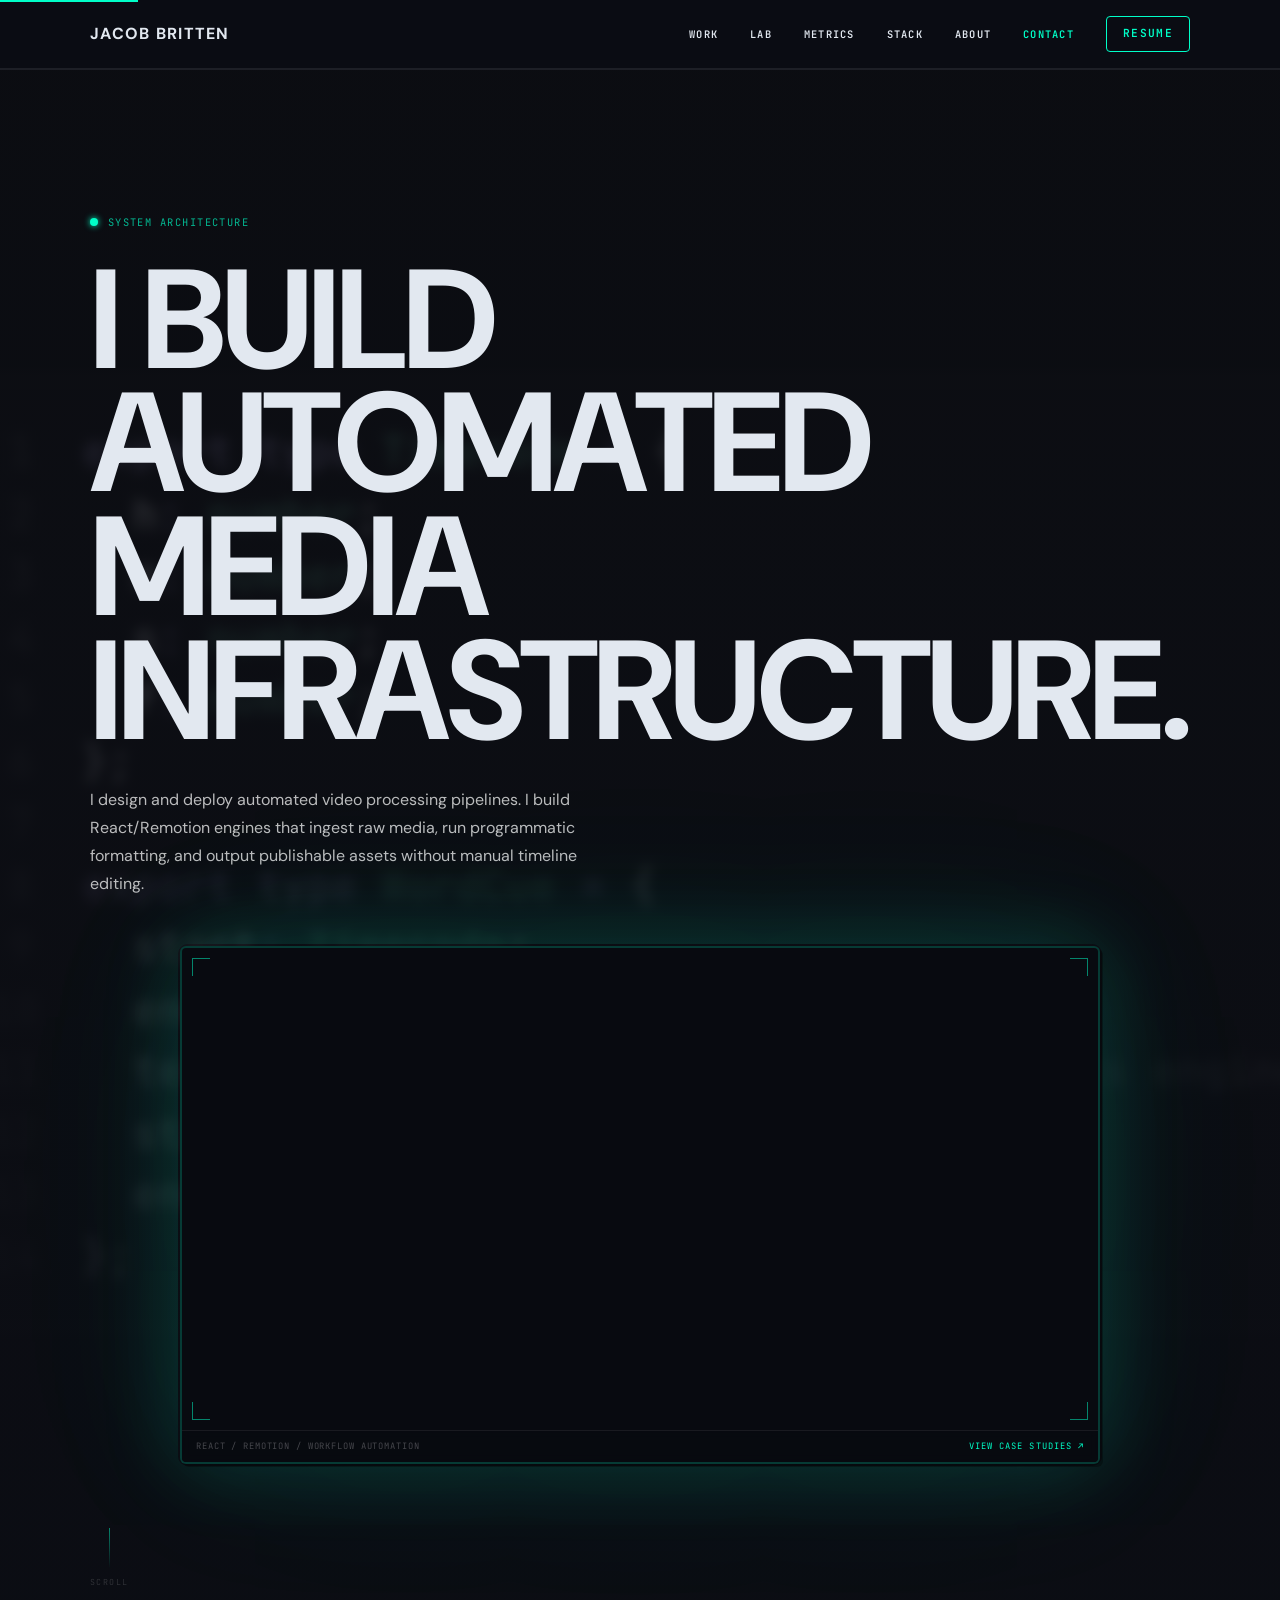
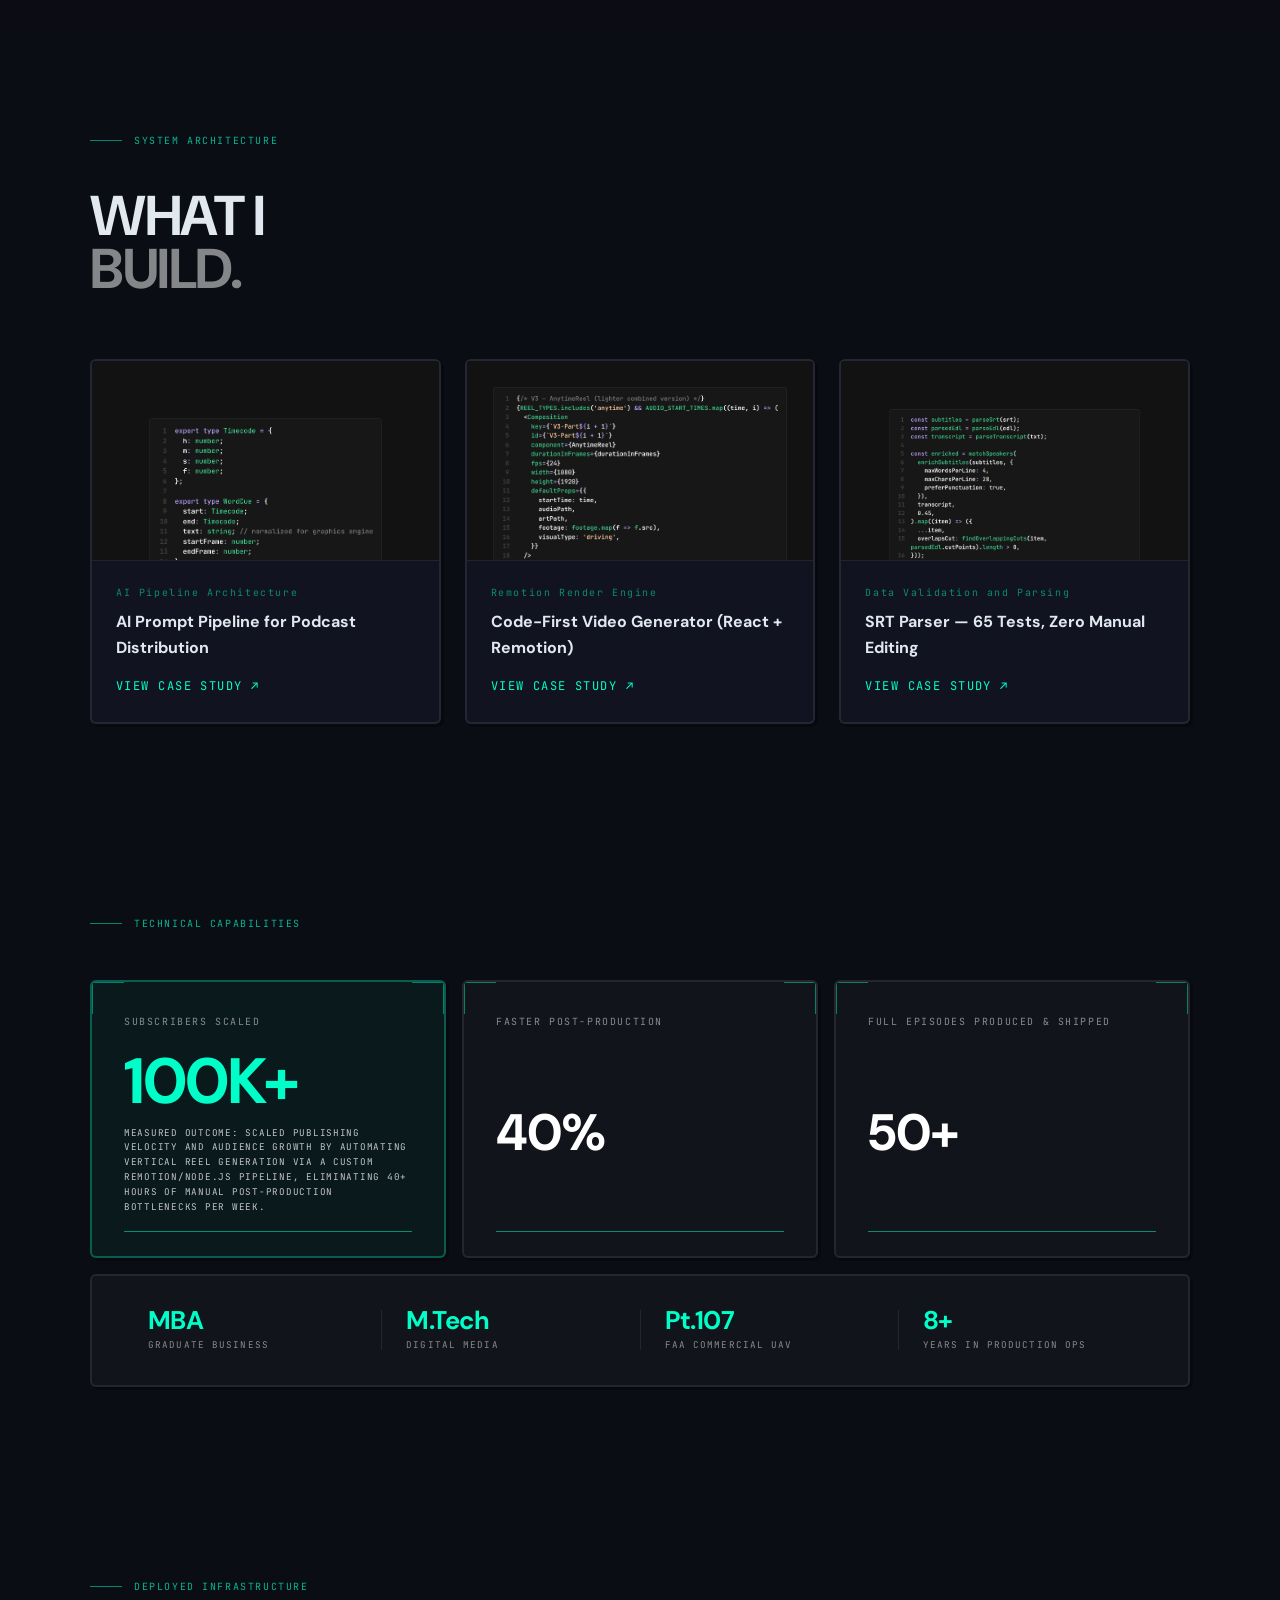
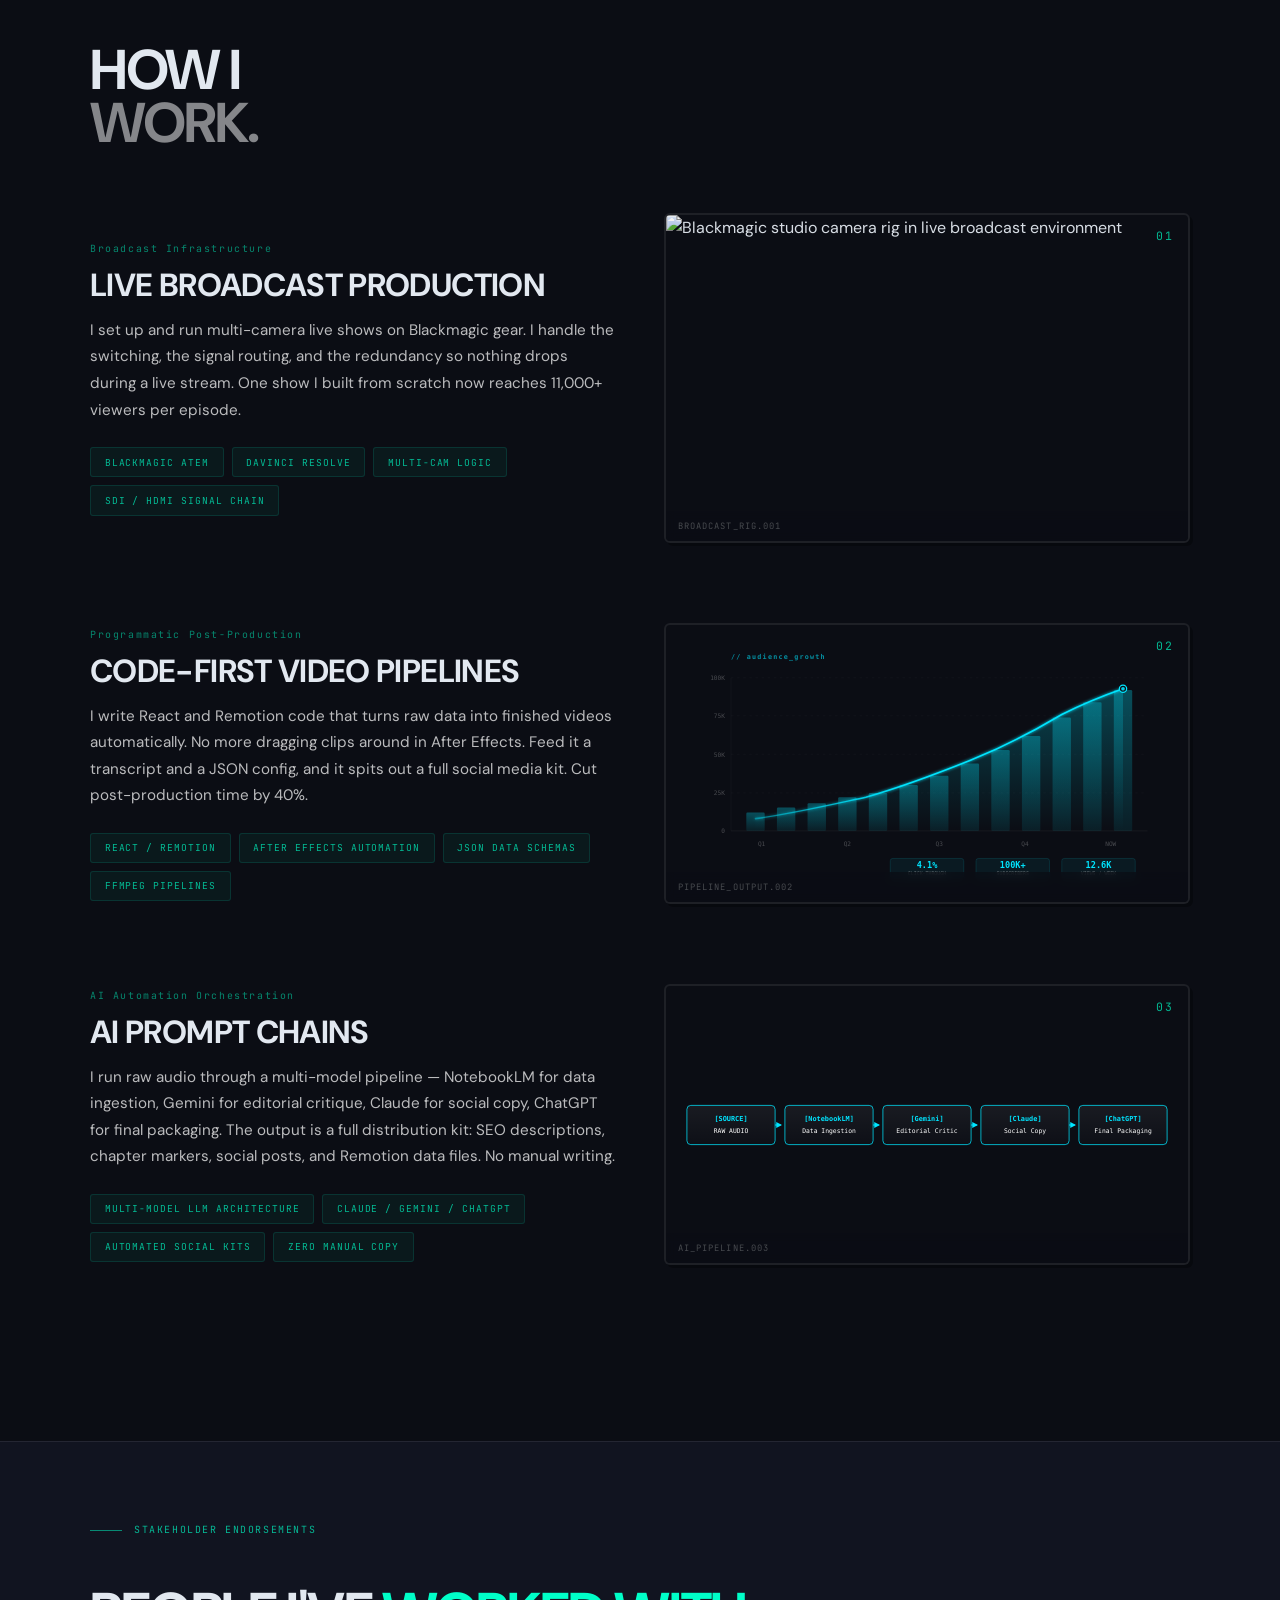
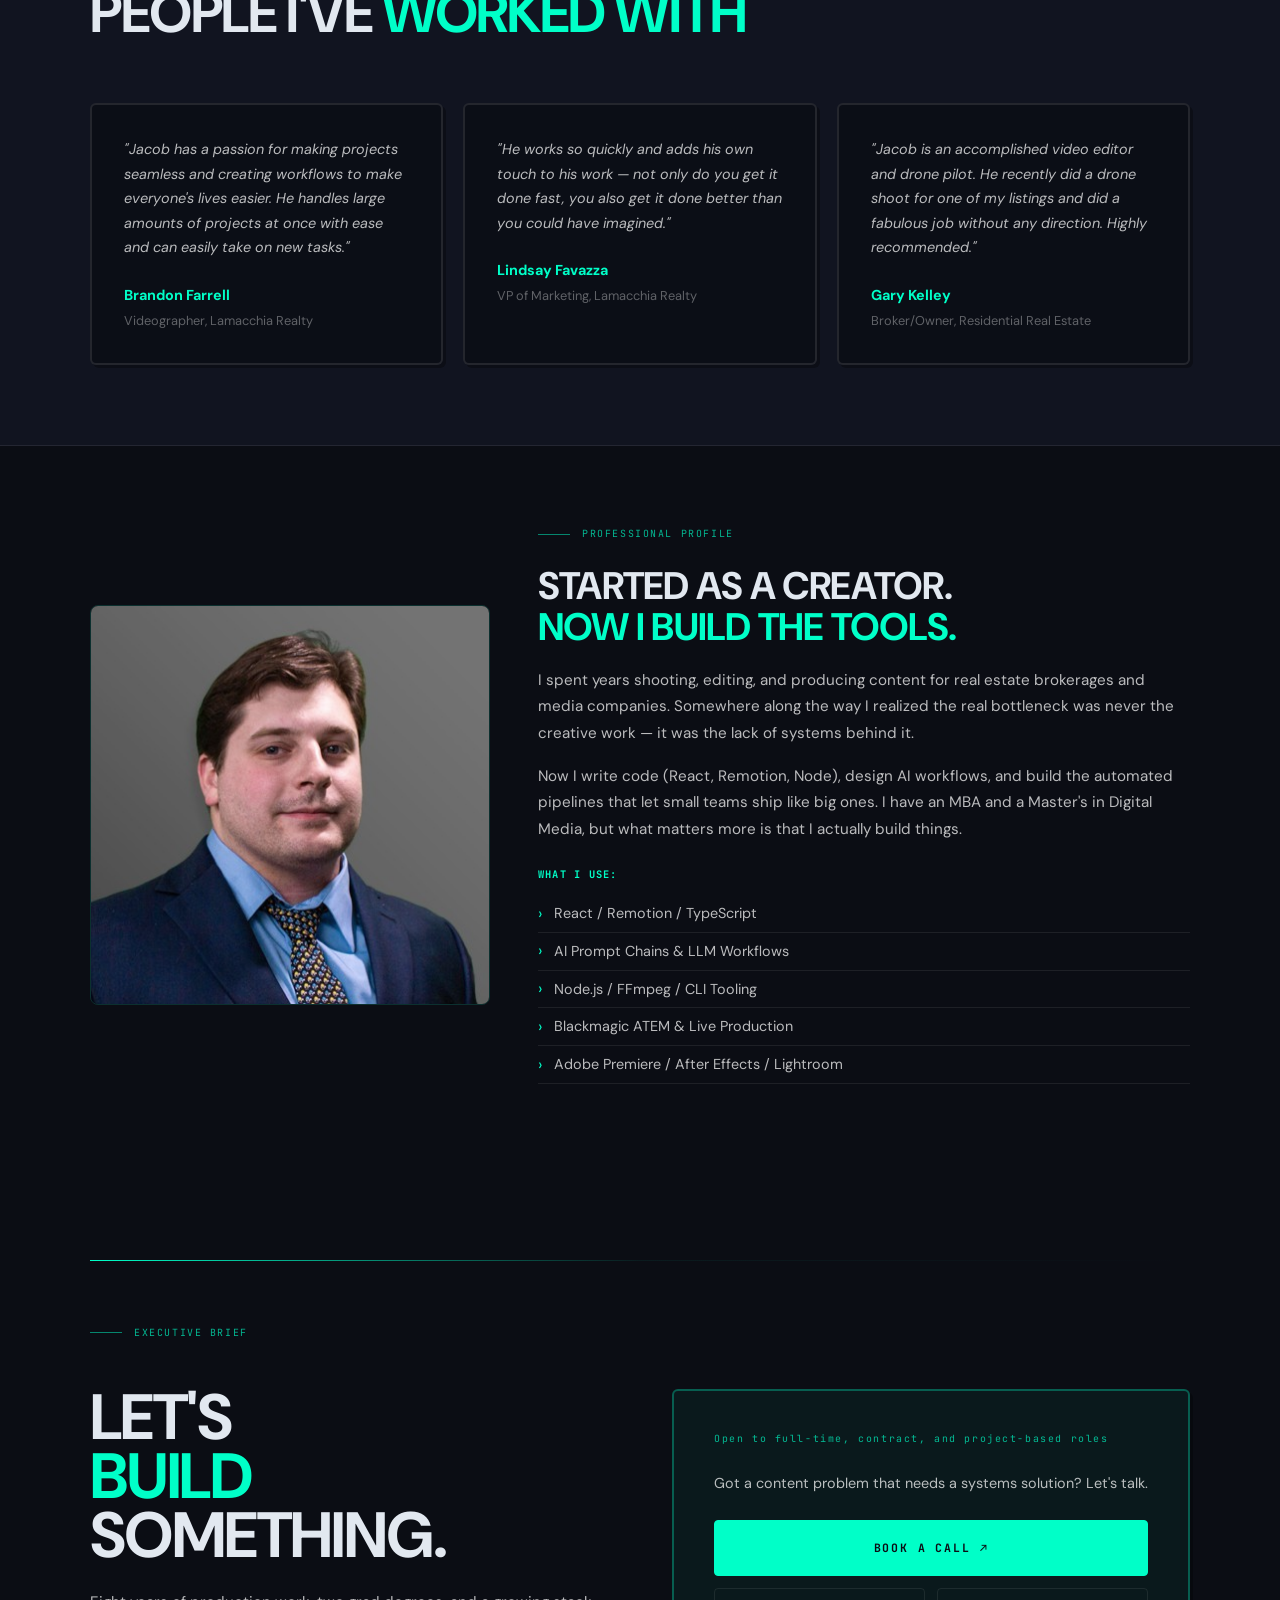
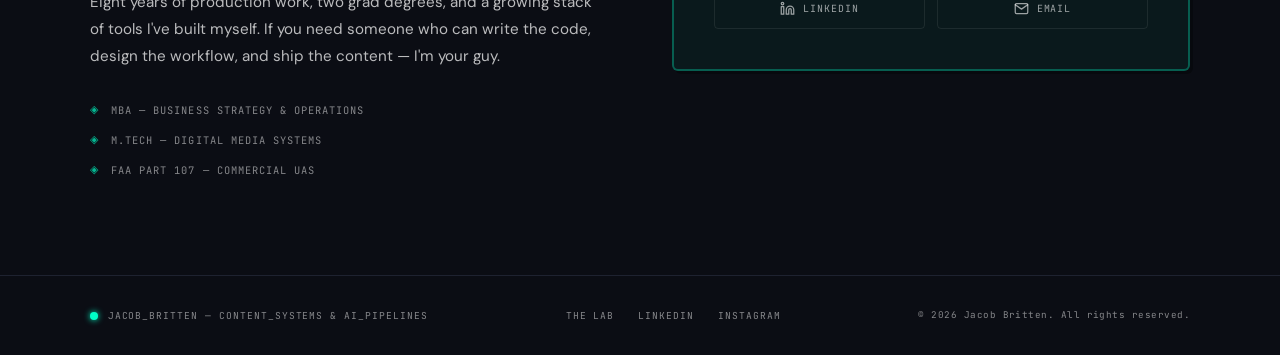
==== commit dbc74f19: "Refine enterprise copy and remove pseudo-code styling" ====
--- a/index.html
+++ b/index.html
@@ -53,12 +53,12 @@
 
           <div class="eyebrow-wrap" data-animate>
             <span class="status-dot" aria-hidden="true"></span>
-            <span class="eyebrow-text">system_status: active | ops_director: jacob_britten<span class="cursor" aria-hidden="true">_</span></span>
-          </div>
-
-          <h1 class="hero-title" data-animate data-delay="1">Content pipelines <span class="accent">that run themselves.</span></h1>
-
-          <p class="hero-subtitle" data-animate data-delay="2">I build the tools, code, and AI workflows that handle the heavy lifting — so your team can actually focus on making good content.</p>
+            <span class="eyebrow-text">System Architecture</span>
+          </div>
+
+          <h1 class="hero-title" data-animate data-delay="1">I build automated media infrastructure.</h1>
+
+          <p class="hero-subtitle" data-animate data-delay="2">I design and deploy automated video processing pipelines. I build React/Remotion engines that ingest raw media, run programmatic formatting, and output publishable assets without manual timeline editing.</p>
 
           <!-- Simplified hero visual — single strong image, no complex grid -->
           <div class="video-outer" data-animate data-delay="3">
@@ -75,7 +75,7 @@
                 aria-label="Showreel: content pipelines, React/Remotion builds, and AI workflow demos"
               ></video>
               <div class="video-hud" aria-hidden="true">
-                <span>REACT / REMOTION / AI_WORKFLOWS / AUTOMATION</span>
+                <span>REACT / REMOTION / WORKFLOW AUTOMATION</span>
                 <a href="work.html" class="hud-cta">VIEW CASE STUDIES ↗</a>
               </div>
             </div>
@@ -93,7 +93,7 @@
         <div class="container">
           <div class="section-label section-label--tight">
             <span class="label-line" aria-hidden="true"></span>
-            <span>the_architecture // case_studies</span>
+            <span>System Architecture</span>
           </div>
           <h2 class="section-headline" data-inview>
             WHAT I<br><span class="headline-dim">BUILD.</span>
@@ -109,7 +109,7 @@
                   <img src="images/notion-pipeline.png" alt="Detailed Notion pipeline map with AI prompt stages"
                    class="card__image" width="1200" height="936" loading="lazy" />
               <div class="card__body">
-                <p class="infra-tag">// ai_pipeline</p>
+                <p class="infra-tag">AI Pipeline Architecture</p>
                 <h3 class="card__title">AI Prompt Pipeline for Podcast Distribution</h3>
                 <a href="work.html#ai-pipeline" class="hud-cta">VIEW CASE STUDY ↗</a>
               </div>
@@ -124,7 +124,7 @@
                   <img src="images/remotion-code.png" alt="Source code for a React and Remotion video generator"
                    class="card__image" width="1200" height="834" loading="lazy" />
               <div class="card__body">
-                <p class="infra-tag">// remotion_generator</p>
+                <p class="infra-tag">Remotion Render Engine</p>
                 <h3 class="card__title">Code-First Video Generator (React + Remotion)</h3>
                 <a href="work.html#remotion" class="hud-cta">VIEW CASE STUDY ↗</a>
               </div>
@@ -139,7 +139,7 @@
                   <img src="images/srt-tests.png" alt="Terminal test suite output showing 65 passing subtitle parser tests"
                    class="card__image" width="1200" height="877" loading="lazy" />
               <div class="card__body">
-                <p class="infra-tag">// srt_parser</p>
+                <p class="infra-tag">Data Validation and Parsing</p>
                 <h3 class="card__title">SRT Parser — 65 Tests, Zero Manual Editing</h3>
                 <a href="work.html#srt-parser" class="hud-cta">VIEW CASE STUDY ↗</a>
               </div>
@@ -154,7 +154,7 @@
         <div class="container">
           <div class="section-label">
             <span class="label-line" aria-hidden="true"></span>
-            <span>the_numbers // real_results</span>
+            <span>Technical Capabilities</span>
           </div>
 
           <div class="bento-grid">
@@ -163,7 +163,7 @@
               <span class="b-corner b-tr" aria-hidden="true"></span>
               <p class="bento-label">Subscribers Scaled</p>
               <p class="bento-value">100K+</p>
-              <p class="bento-caption">High Functioning Podcast — 400% YoY Growth via Automated Reels.</p>
+              <p class="bento-caption">Measured outcome: Scaled publishing velocity and audience growth by automating vertical reel generation via a custom Remotion/Node.js pipeline, eliminating 40+ hours of manual post-production bottlenecks per week.</p>
               <div class="bento-bar" aria-hidden="true"></div>
             </div>
             <div class="bento-card" data-inview>
@@ -211,7 +211,7 @@
         <div class="container">
           <div class="section-label">
             <span class="label-line" aria-hidden="true"></span>
-            <span>infrastructure_stack // what_i_build</span>
+            <span>Deployed Infrastructure</span>
           </div>
 
           <h2 class="section-headline" data-inview>
@@ -223,7 +223,7 @@
           <div class="infra-row" data-inview>
             <span class="pipeline-counter" aria-hidden="true">01</span>
             <div class="infra-text">
-              <p class="infra-tag">// broadcast_infrastructure</p>
+              <p class="infra-tag">Broadcast Infrastructure</p>
               <h3 class="infra-heading">Live Broadcast Production</h3>
               <p class="infra-body">
                 I set up and run multi-camera live shows on Blackmagic gear. I handle the switching,
@@ -264,7 +264,7 @@
               <span class="infra-image-label">PIPELINE_OUTPUT.002</span>
             </div>
             <div class="infra-text">
-              <p class="infra-tag">// programmatic_post</p>
+              <p class="infra-tag">Programmatic Post-Production</p>
               <h3 class="infra-heading">Code-First Video Pipelines</h3>
               <p class="infra-body">
                 I write React and Remotion code that turns raw data into finished videos automatically.
@@ -284,7 +284,7 @@
           <div class="infra-row" data-inview>
             <span class="pipeline-counter" aria-hidden="true">03</span>
             <div class="infra-text">
-              <p class="infra-tag">// ai_automation</p>
+              <p class="infra-tag">AI Automation Orchestration</p>
               <h3 class="infra-heading">AI Prompt Chains</h3>
               <p class="infra-body">
                 I run raw audio through a multi-model pipeline — NotebookLM for data ingestion,
@@ -319,7 +319,7 @@
         <div class="container">
           <div class="section-label">
             <span class="label-line" aria-hidden="true"></span>
-            <span>what_people_say // endorsements</span>
+              <span>Stakeholder Endorsements</span>
           </div>
           <h2 class="section-headline" data-inview>PEOPLE I'VE <span class="accent">WORKED WITH</span></h2>
           <div class="value-cards">
@@ -357,7 +357,7 @@
           <div class="profile-text" data-inview>
             <div class="section-label section-label--snug">
               <span class="label-line" aria-hidden="true"></span>
-              <span>director_profile // jacob_britten</span>
+                <span>Professional Profile</span>
             </div>
             <h2>STARTED AS A CREATOR.<br><span class="accent">NOW I BUILD THE TOOLS.</span></h2>
             <p>
@@ -390,7 +390,7 @@
           <div class="brief-divider" aria-hidden="true"></div>
           <div class="section-label">
             <span class="label-line" aria-hidden="true"></span>
-            <span>executive_brief // credentials_and_contact</span>
+              <span>Executive Brief</span>
           </div>
 
           <div class="brief-grid">
@@ -414,7 +414,7 @@
 
             <div class="brief-right" data-inview>
               <div class="cta-card">
-                <p class="cta-eyebrow">// open_to: full-time | contract | project-based</p>
+                <p class="cta-eyebrow">Open to full-time, contract, and project-based roles</p>
                 <p class="cta-body-text">
                   Got a content problem that needs a systems solution? Let's talk.
                 </p>
--- a/style.css
+++ b/style.css
@@ -173,8 +173,6 @@
   letter-spacing: 0.14em; text-transform: uppercase;
   color: var(--cyan-label);
 }
-.cursor { animation: blink 1.1s step-end infinite; color: var(--cyan); }
-@keyframes blink { 0%,100%{opacity:1} 50%{opacity:0} }
 
 /* Headline */
 .hero-title {
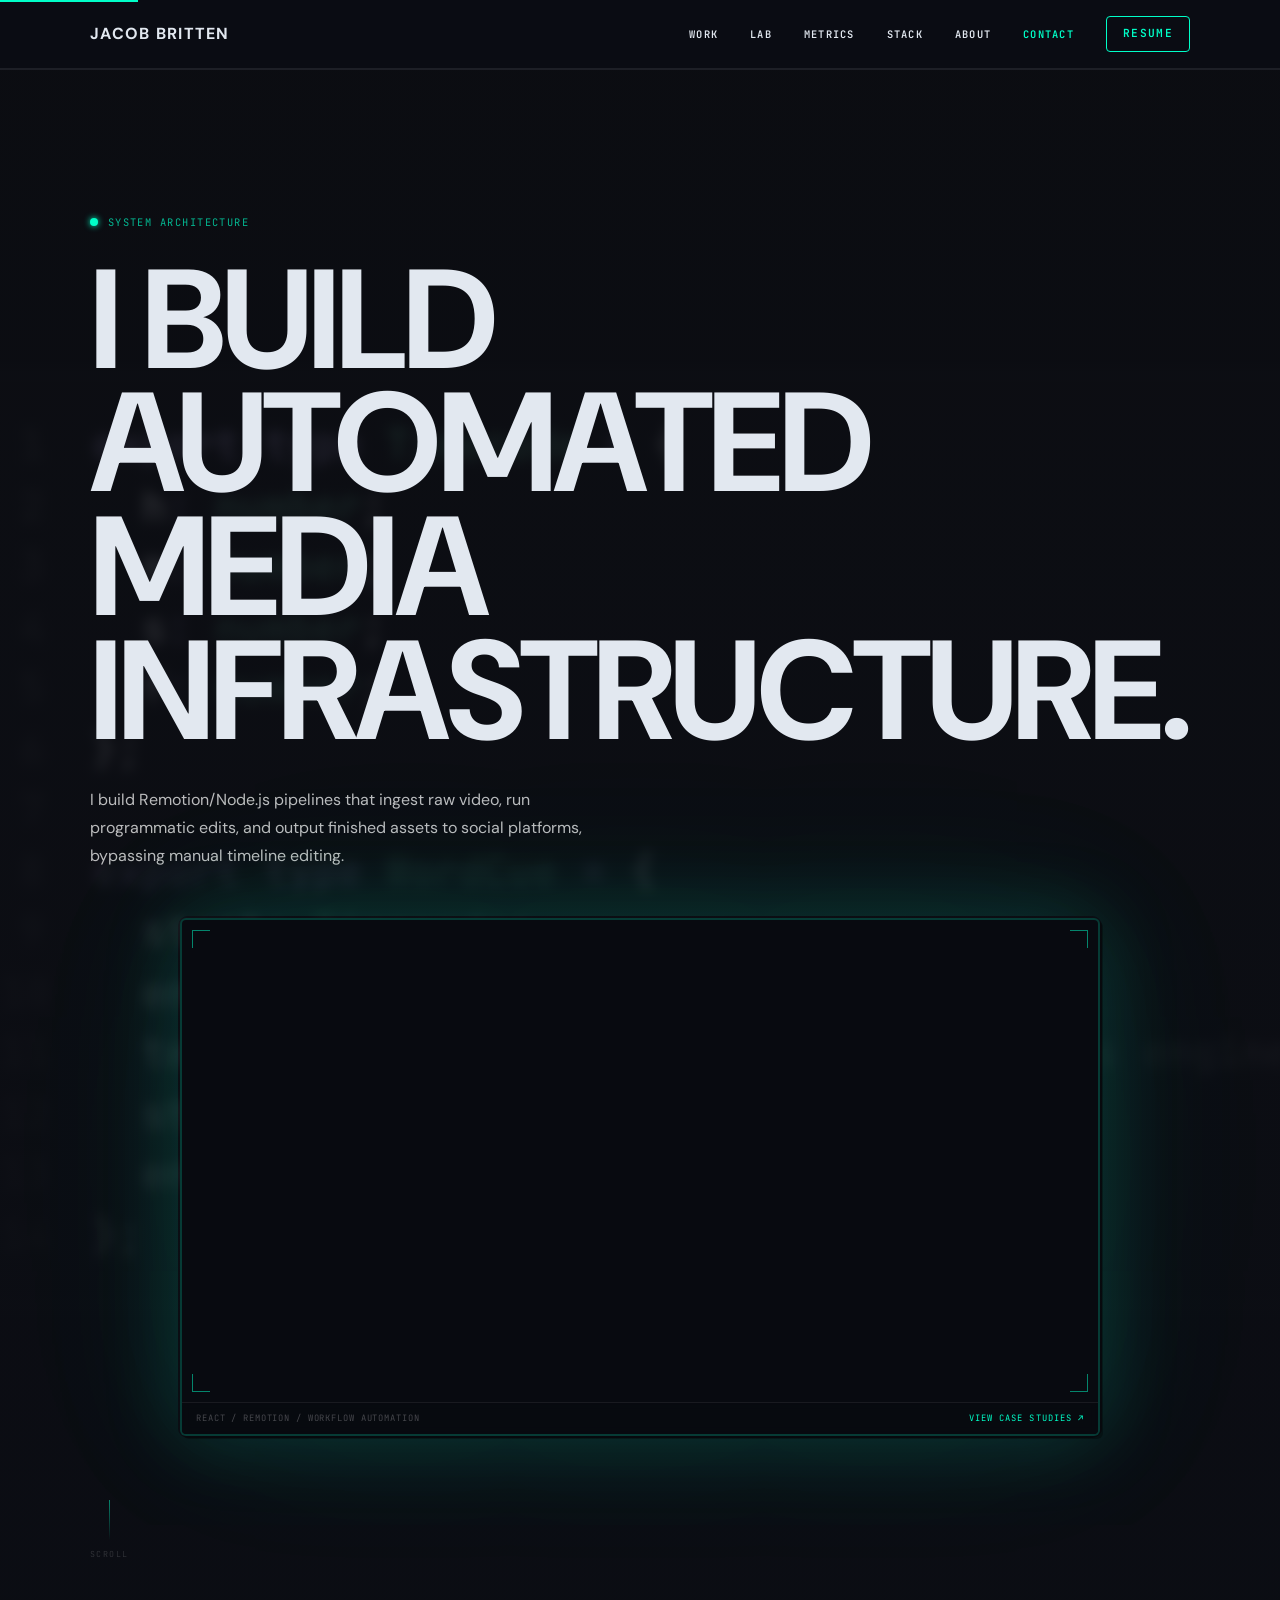
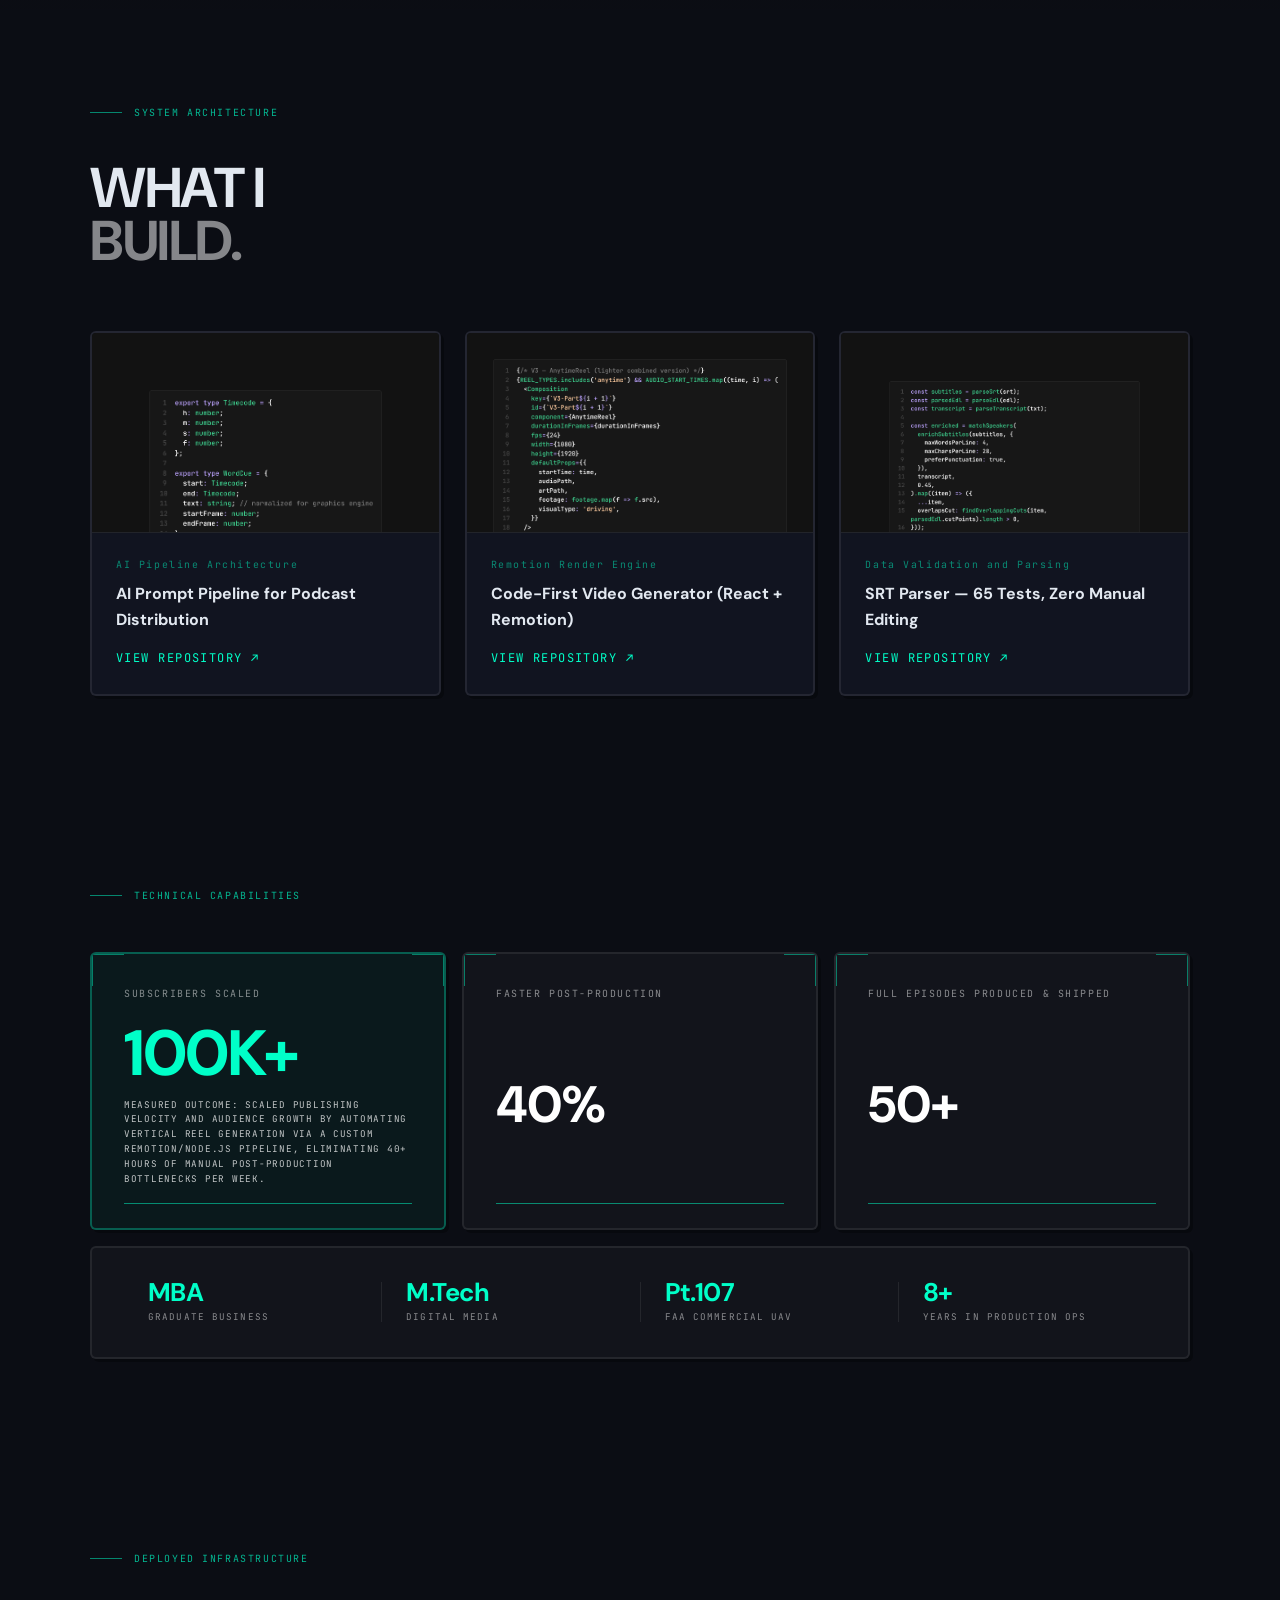
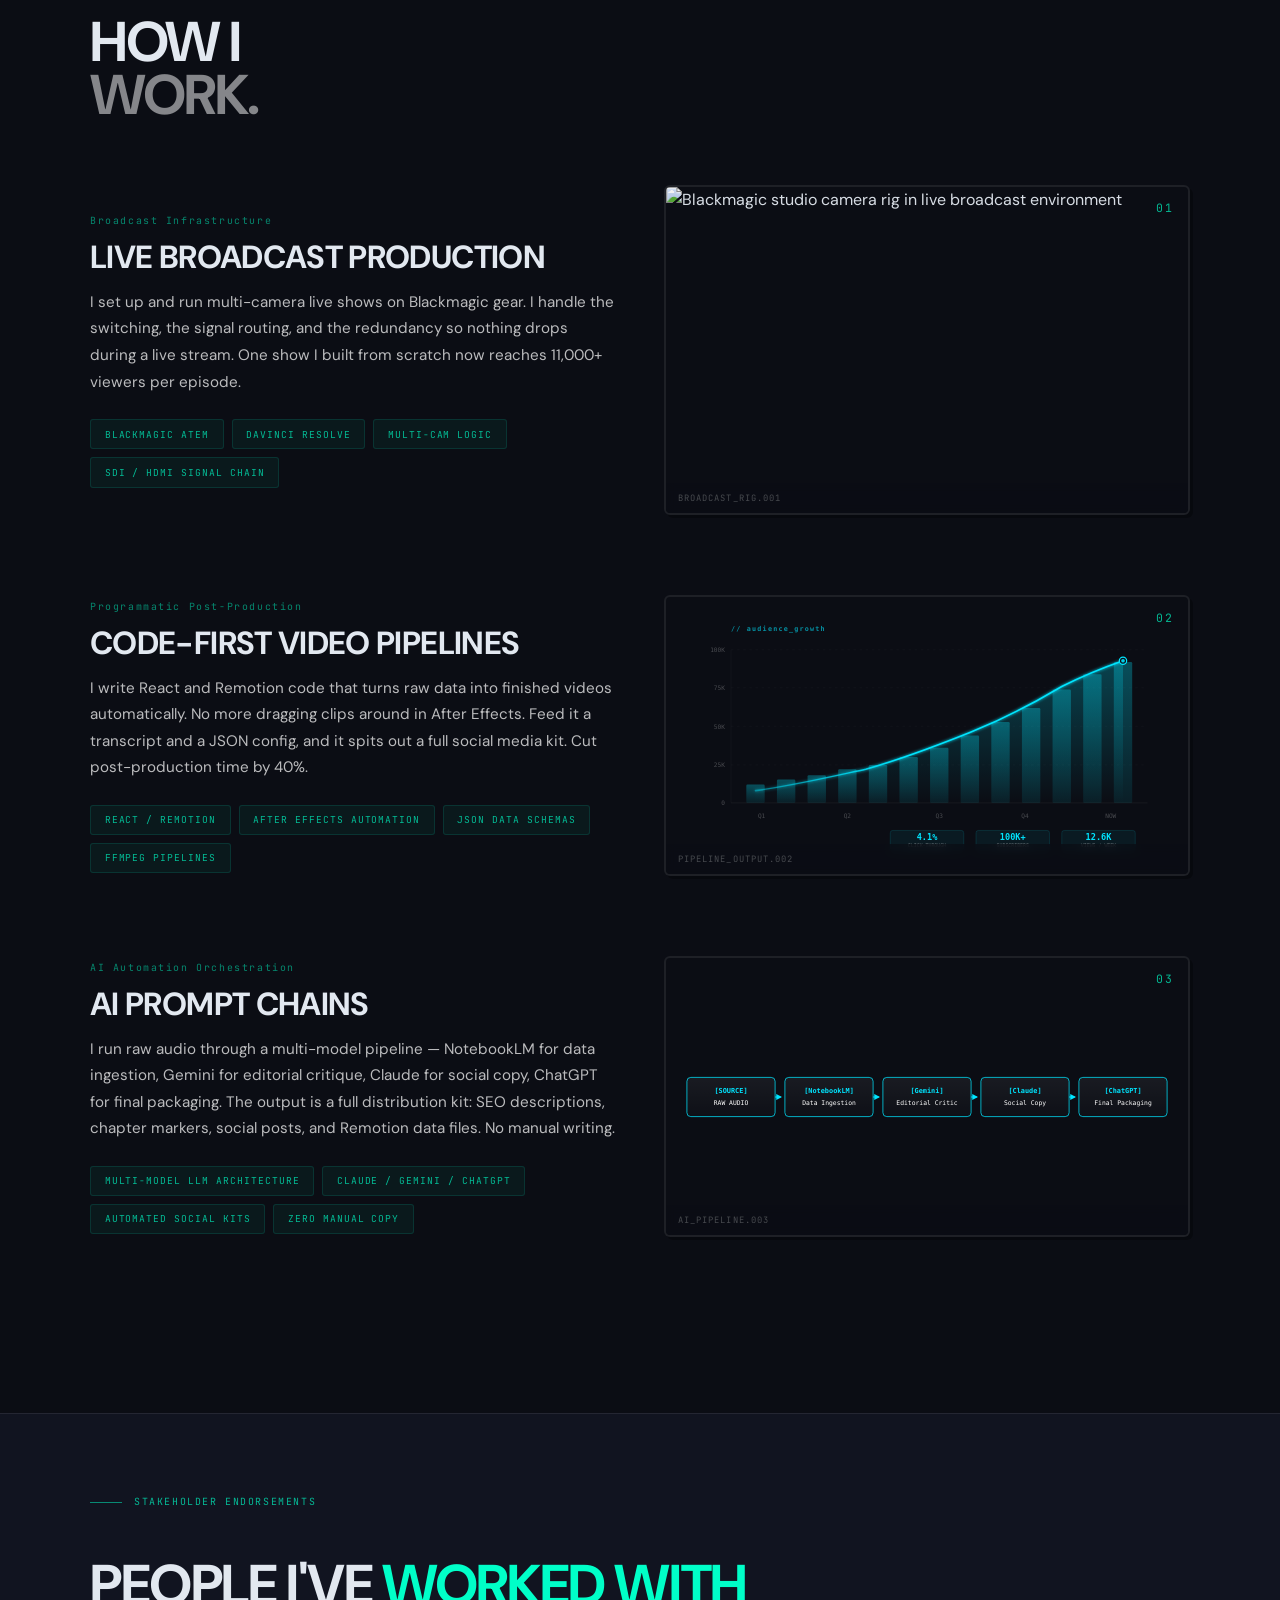
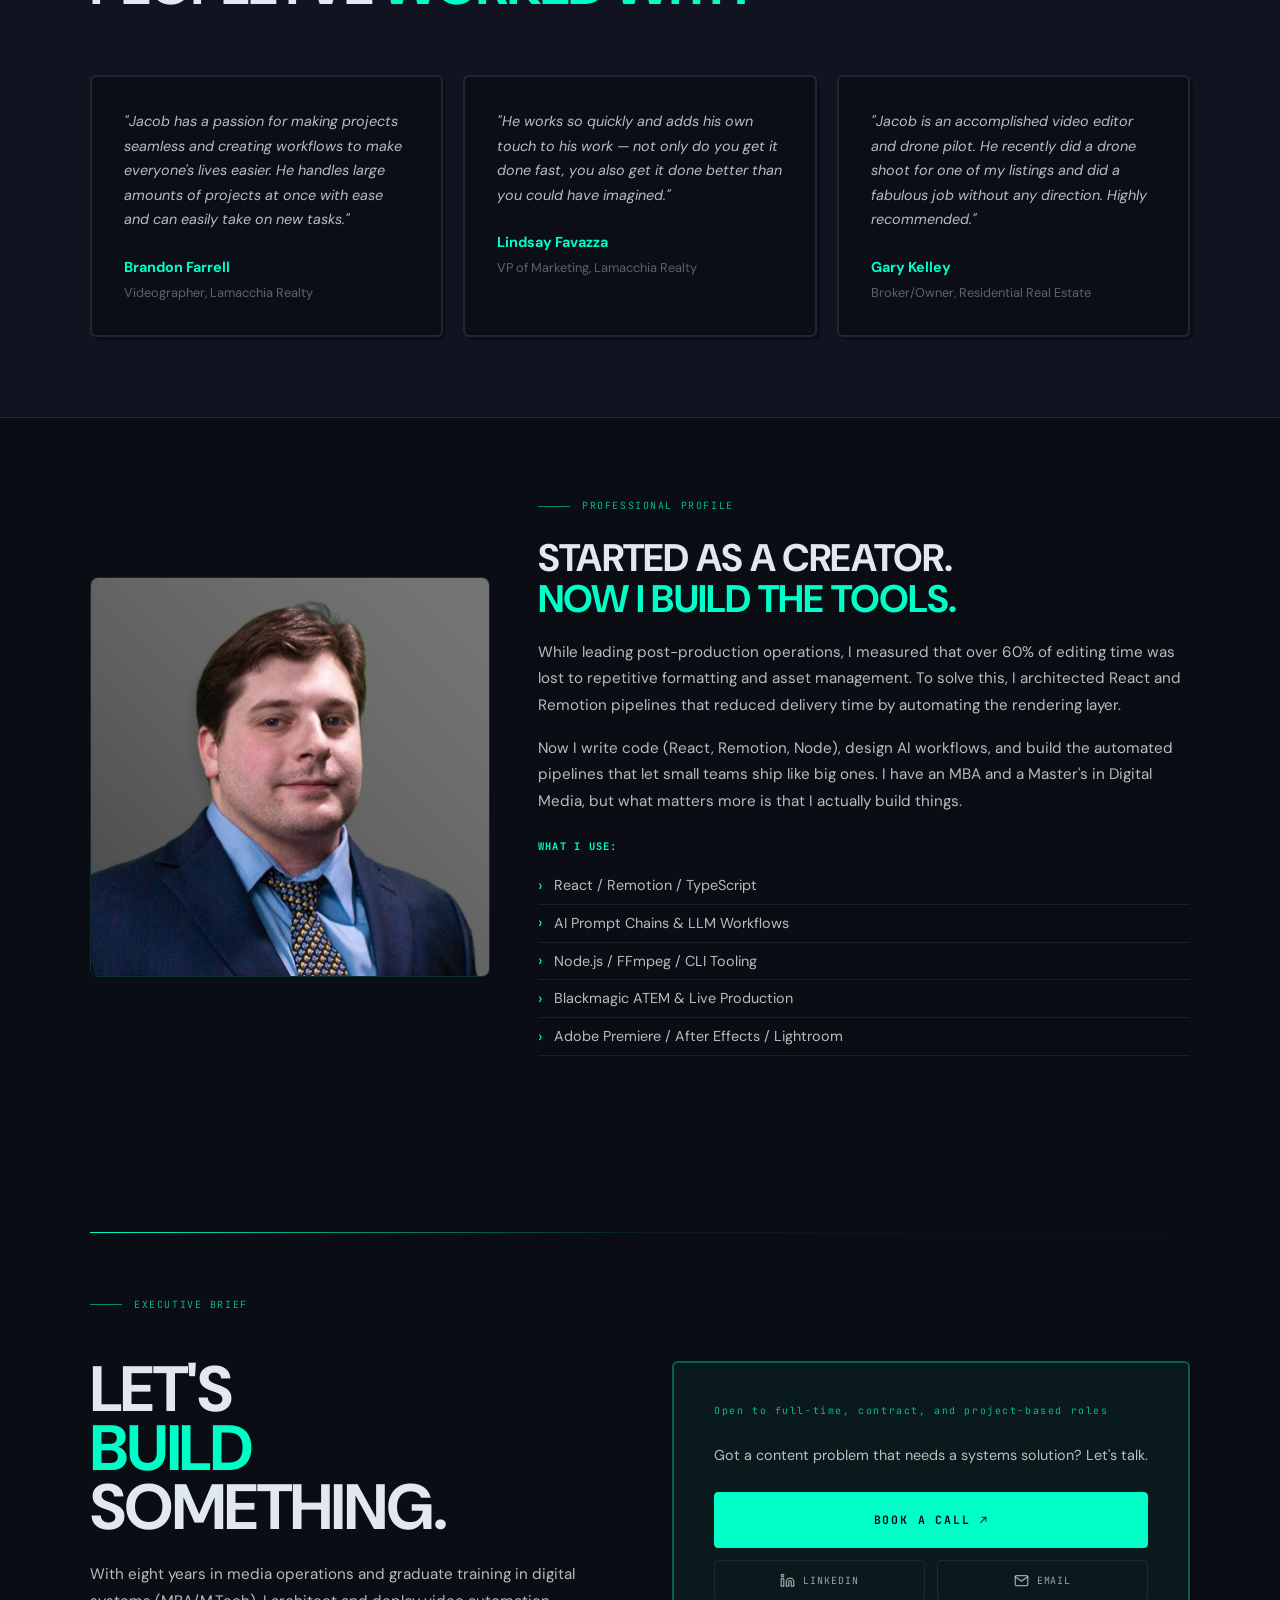
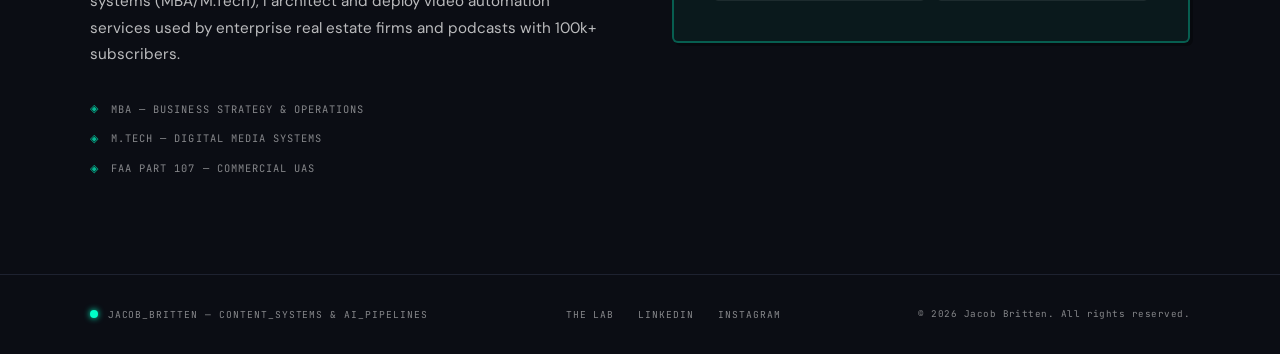
==== commit b5f85a9d: "Apply engineering audit copy and repository link updates" ====
--- a/index.html
+++ b/index.html
@@ -58,7 +58,7 @@
 
           <h1 class="hero-title" data-animate data-delay="1">I build automated media infrastructure.</h1>
 
-          <p class="hero-subtitle" data-animate data-delay="2">I design and deploy automated video processing pipelines. I build React/Remotion engines that ingest raw media, run programmatic formatting, and output publishable assets without manual timeline editing.</p>
+          <p class="hero-subtitle" data-animate data-delay="2">I build Remotion/Node.js pipelines that ingest raw video, run programmatic edits, and output finished assets to social platforms, bypassing manual timeline editing.</p>
 
           <!-- Simplified hero visual — single strong image, no complex grid -->
           <div class="video-outer" data-animate data-delay="3">
@@ -111,7 +111,7 @@
               <div class="card__body">
                 <p class="infra-tag">AI Pipeline Architecture</p>
                 <h3 class="card__title">AI Prompt Pipeline for Podcast Distribution</h3>
-                <a href="work.html#ai-pipeline" class="hud-cta">VIEW CASE STUDY ↗</a>
+                <a href="https://github.com/fuzmaster" class="hud-cta" target="_blank" rel="noopener noreferrer">View Repository ↗</a>
               </div>
             </article>
 
@@ -126,7 +126,7 @@
               <div class="card__body">
                 <p class="infra-tag">Remotion Render Engine</p>
                 <h3 class="card__title">Code-First Video Generator (React + Remotion)</h3>
-                <a href="work.html#remotion" class="hud-cta">VIEW CASE STUDY ↗</a>
+                <a href="https://github.com/fuzmaster" class="hud-cta" target="_blank" rel="noopener noreferrer">View Repository ↗</a>
               </div>
             </article>
 
@@ -141,7 +141,7 @@
               <div class="card__body">
                 <p class="infra-tag">Data Validation and Parsing</p>
                 <h3 class="card__title">SRT Parser — 65 Tests, Zero Manual Editing</h3>
-                <a href="work.html#srt-parser" class="hud-cta">VIEW CASE STUDY ↗</a>
+                <a href="https://github.com/fuzmaster" class="hud-cta" target="_blank" rel="noopener noreferrer">View Repository ↗</a>
               </div>
             </article>
 
@@ -361,9 +361,7 @@
             </div>
             <h2>STARTED AS A CREATOR.<br><span class="accent">NOW I BUILD THE TOOLS.</span></h2>
             <p>
-              I spent years shooting, editing, and producing content for real estate brokerages
-              and media companies. Somewhere along the way I realized the real bottleneck was
-              never the creative work — it was the lack of systems behind it.
+              While leading post-production operations, I measured that over 60% of editing time was lost to repetitive formatting and asset management. To solve this, I architected React and Remotion pipelines that reduced delivery time by automating the rendering layer.
             </p>
             <p>
               Now I write code (React, Remotion, Node), design AI workflows, and build the
@@ -401,9 +399,7 @@
                 SOMETHING.
               </h2>
               <p class="brief-body">
-                Eight years of production work, two grad degrees, and a growing stack of
-                tools I've built myself. If you need someone who can write the code, design
-                the workflow, and ship the content — I'm your guy.
+                With eight years in media operations and graduate training in digital systems (MBA/M.Tech), I architect and deploy video automation services used by enterprise real estate firms and podcasts with 100k+ subscribers.
               </p>
               <ul class="credential-list">
                 <li><span class="cred-icon" aria-hidden="true">◈</span>MBA — Business Strategy &amp; Operations</li>
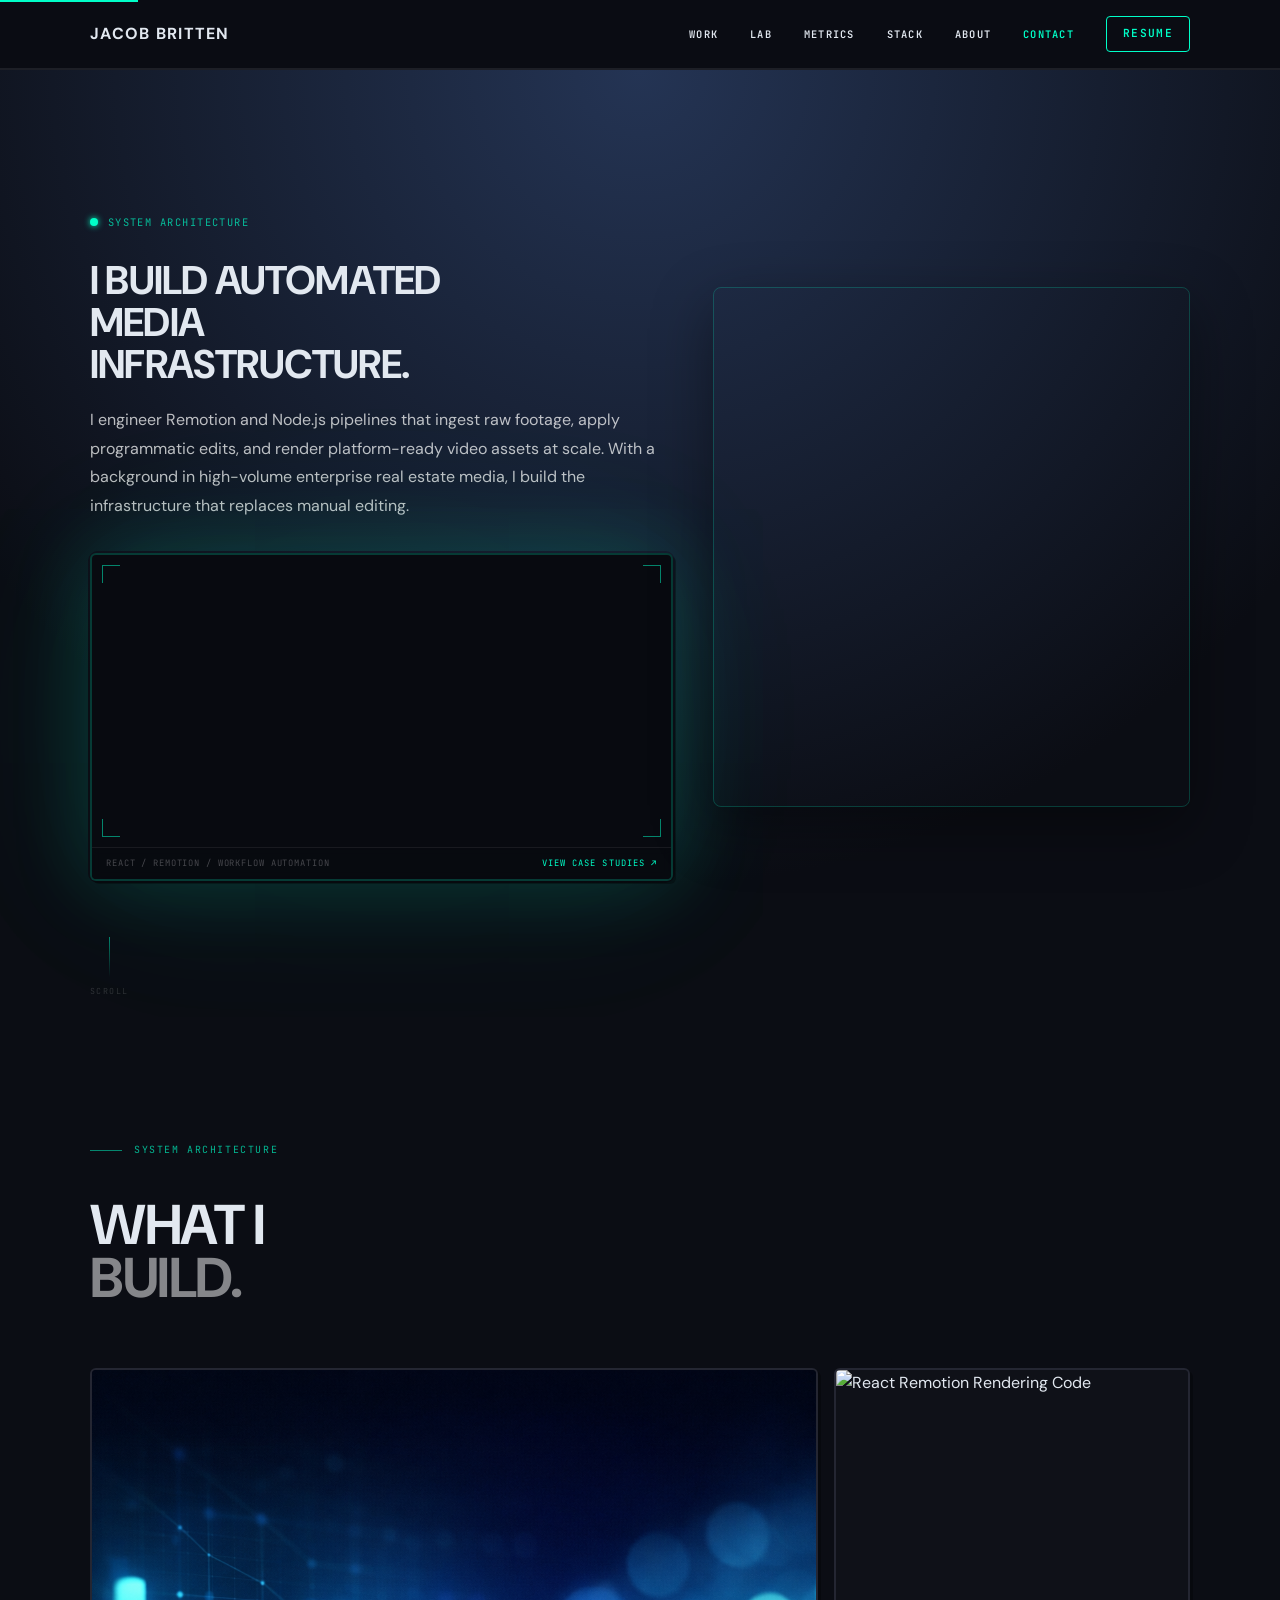
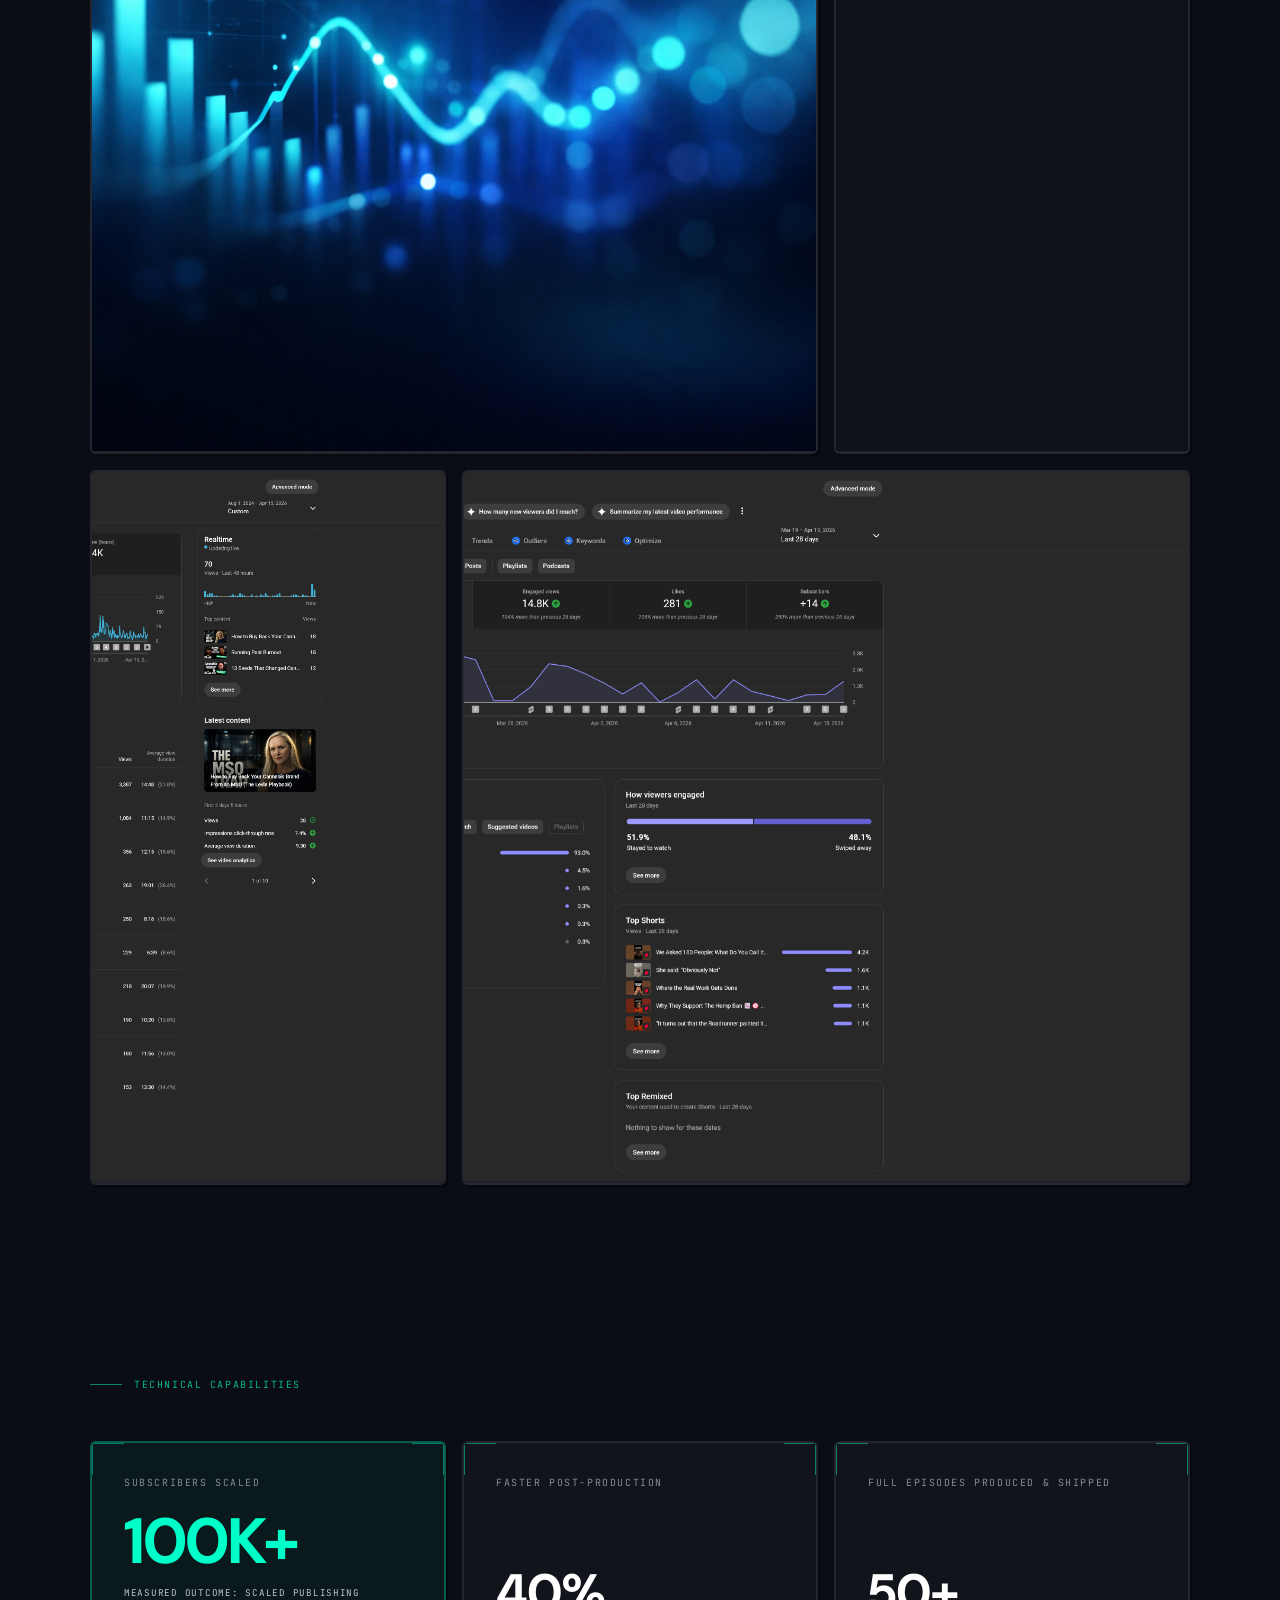
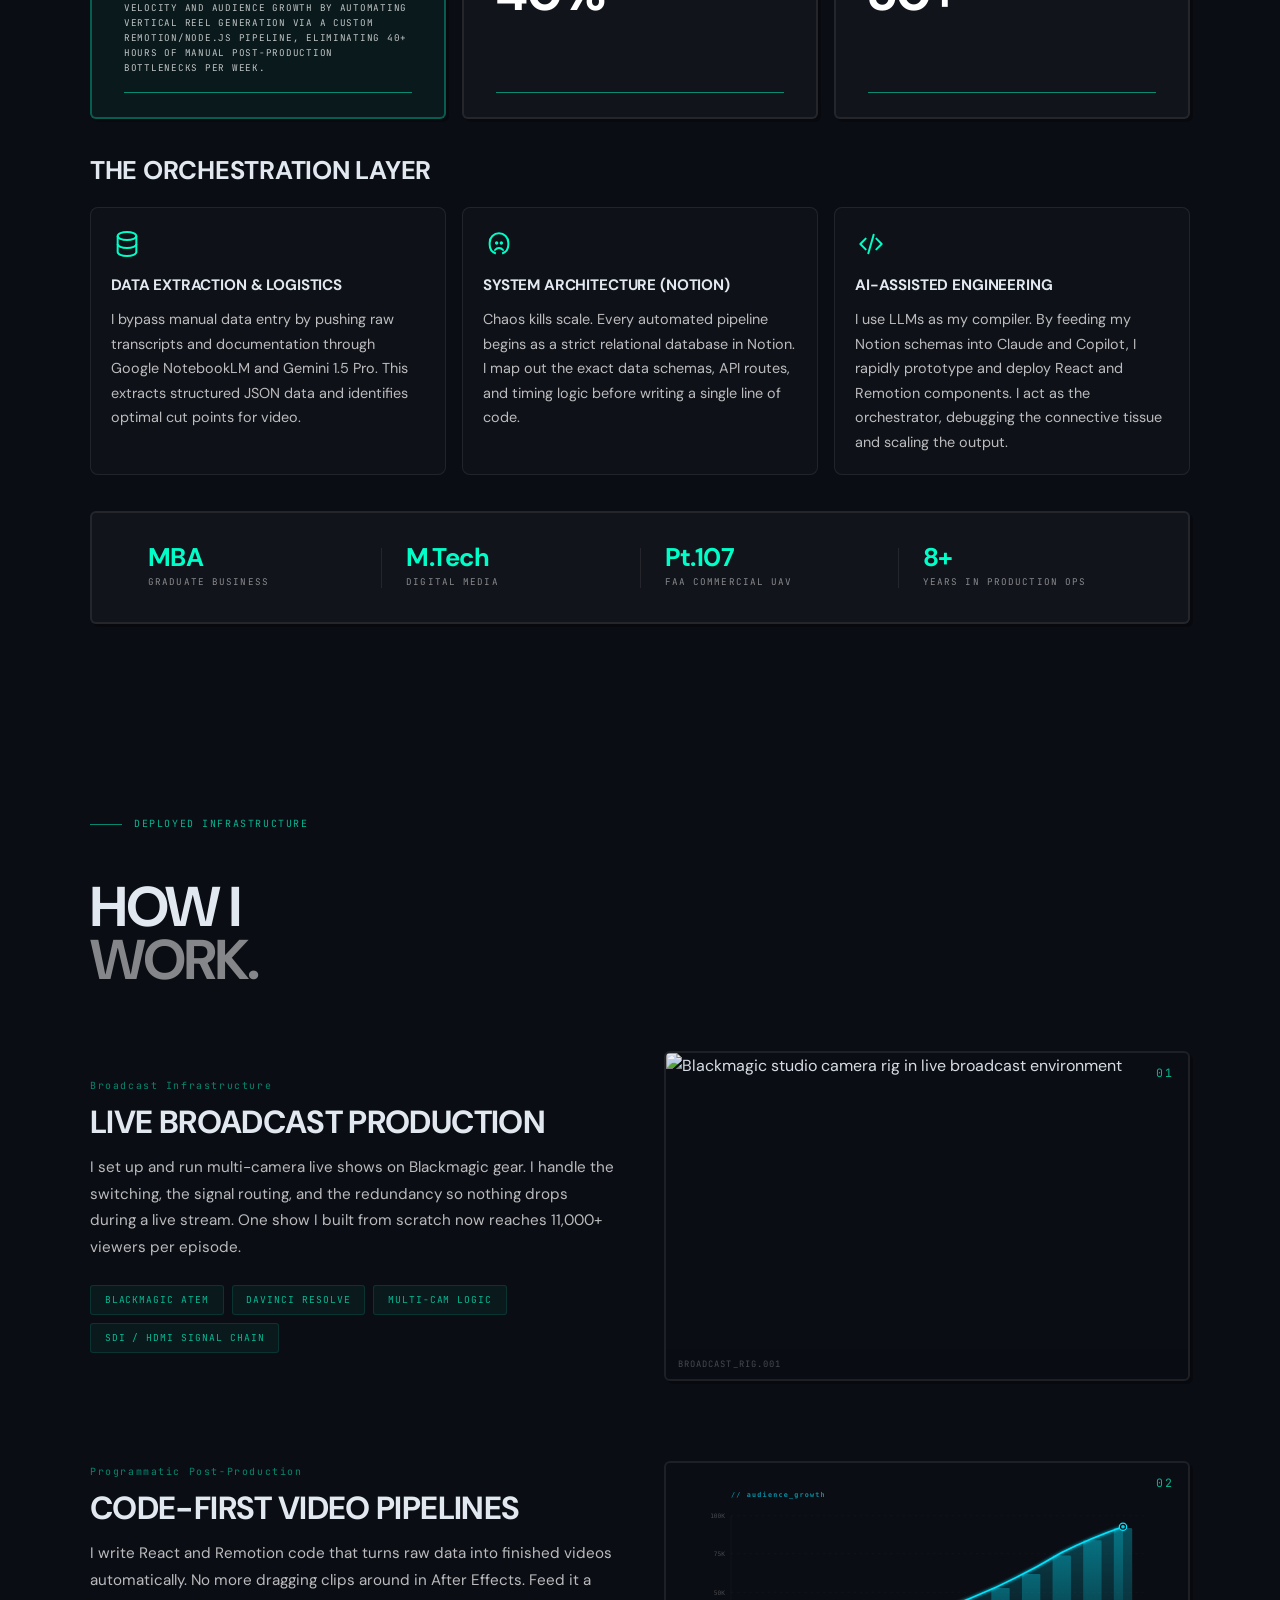
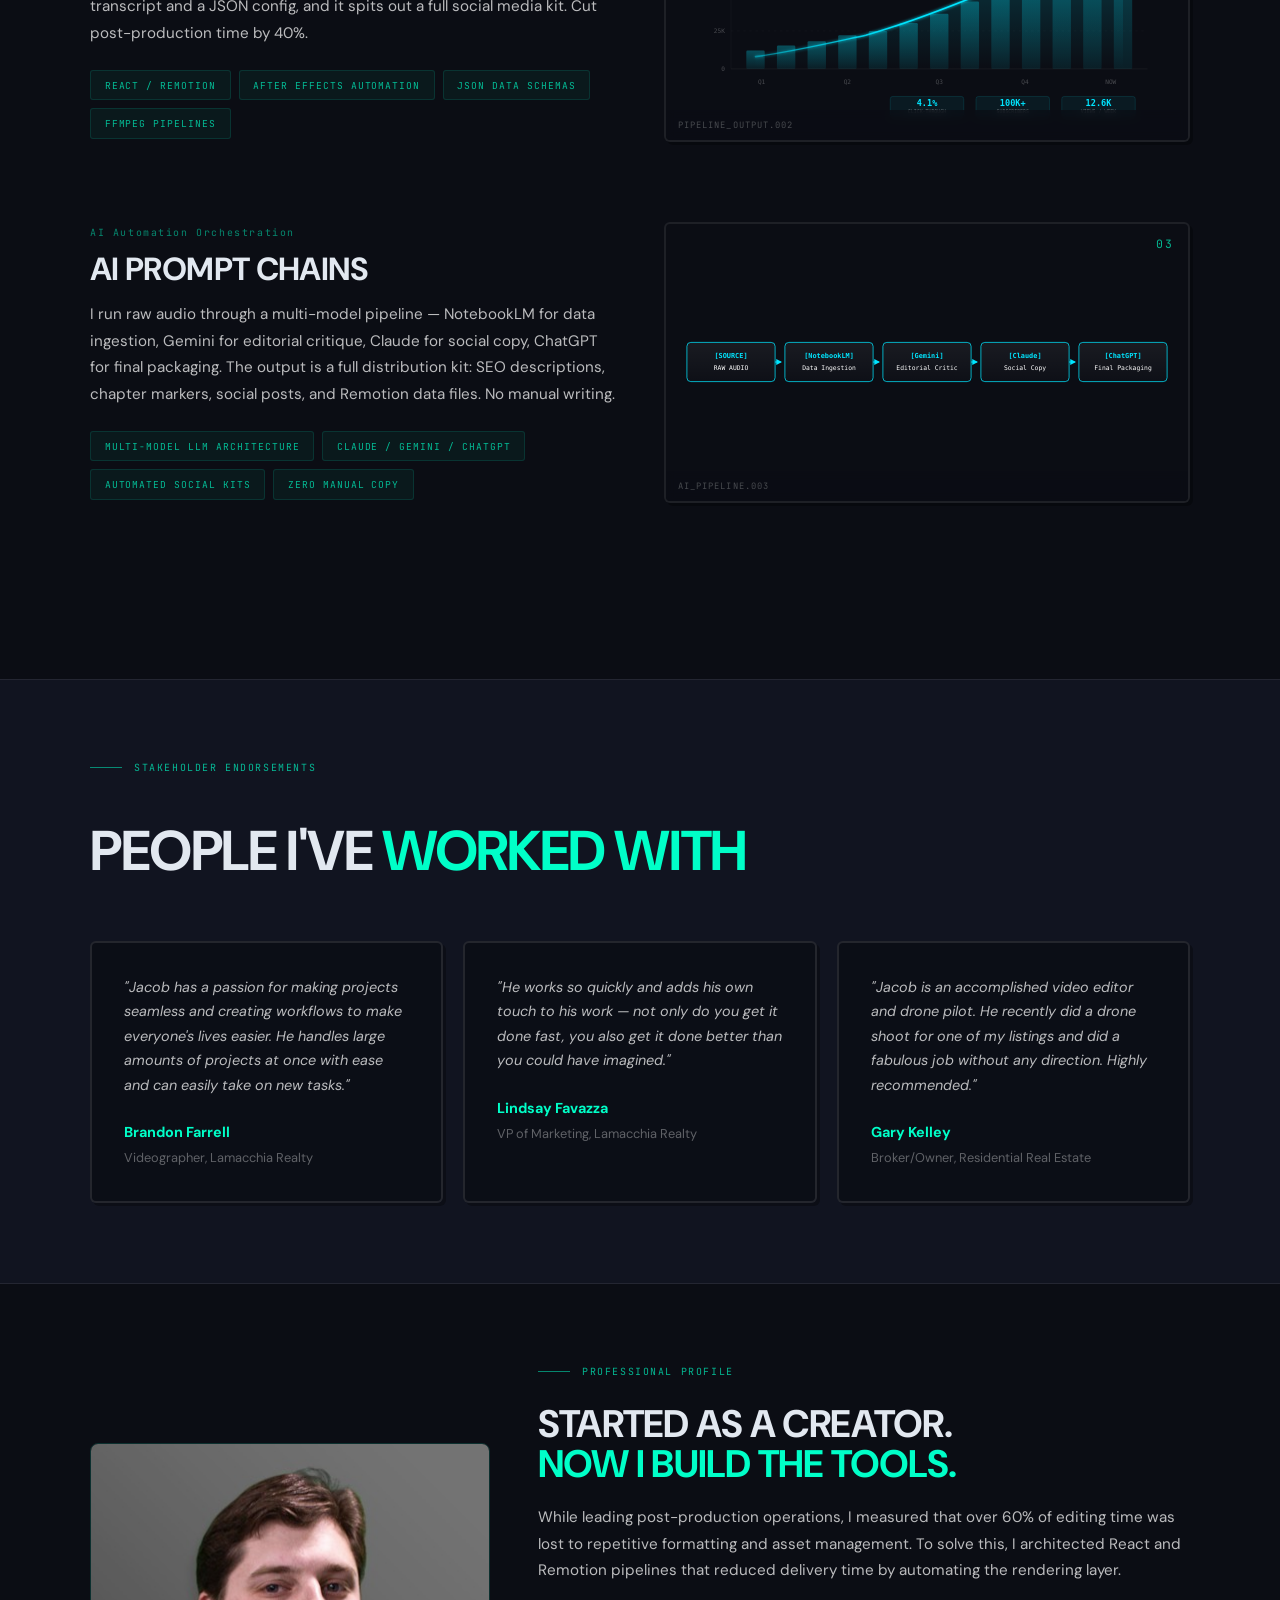
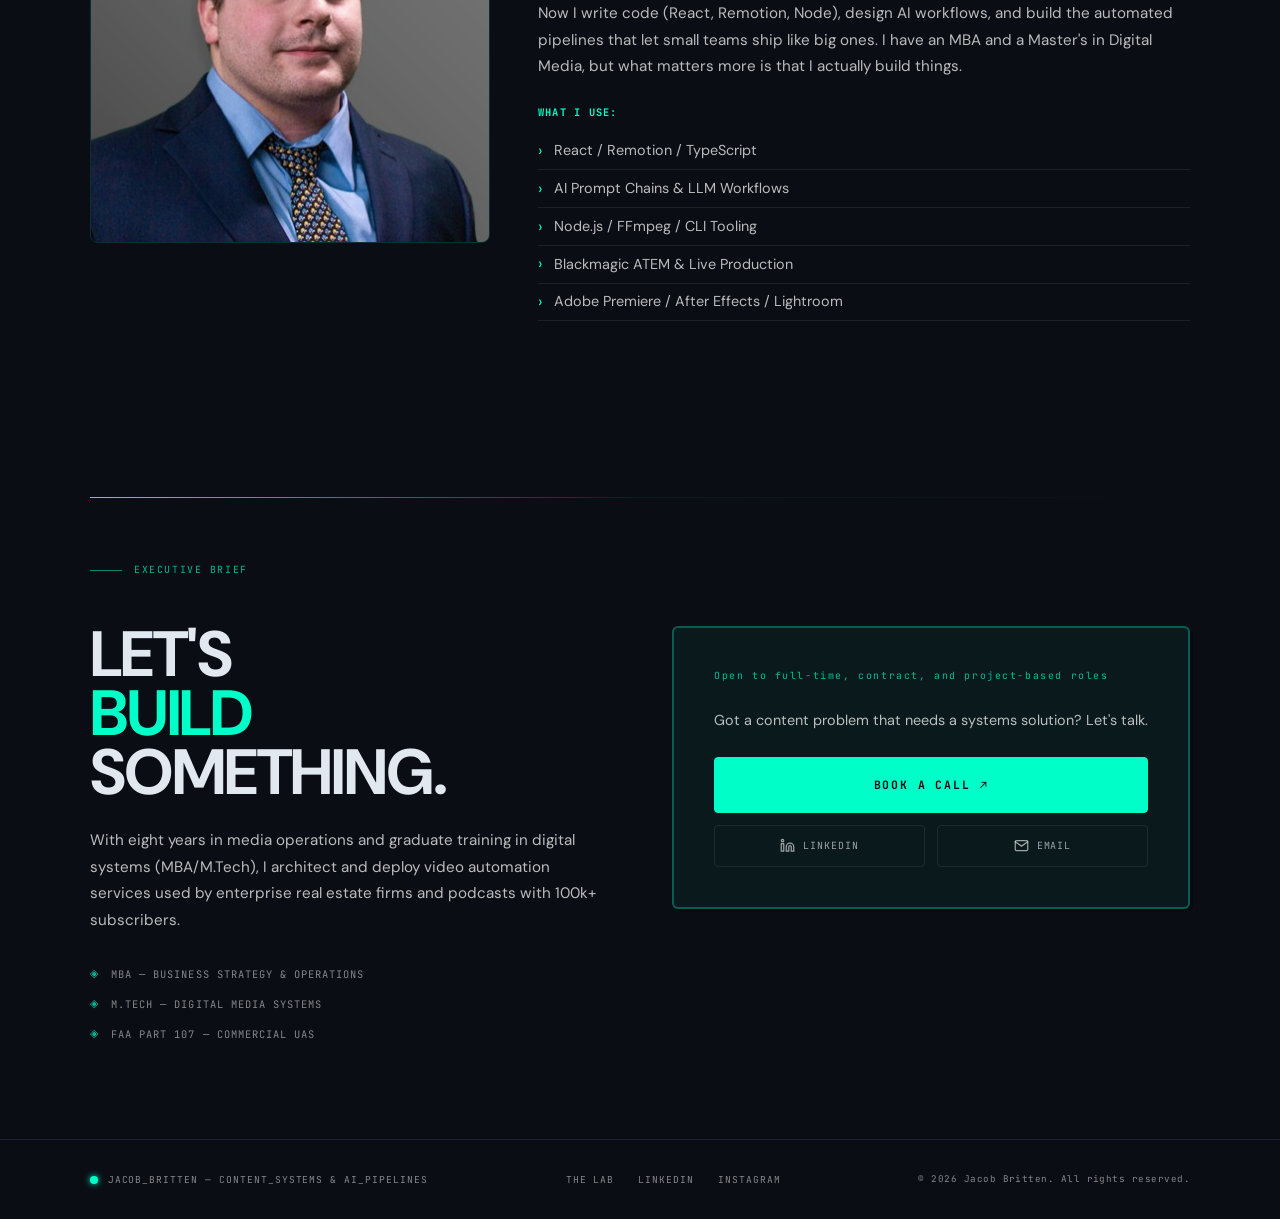
==== commit 94c1ba24: "Update portfolio with finalized image assets: hero slideshow, 4-card bento grid, and lab card proof " ====
--- a/index.html
+++ b/index.html
@@ -45,38 +45,63 @@
     <main id="main">
 
       <!-- §1 HERO -->
-      <section class="hero">
-        <div class="hero-bg" style="background-image:url('images/notion-pipeline.png')"></div>
-        <div class="hero-overlay"></div>
-
+      <section class="hero hero-section">
         <div class="container hero-content">
-
-          <div class="eyebrow-wrap" data-animate>
-            <span class="status-dot" aria-hidden="true"></span>
-            <span class="eyebrow-text">System Architecture</span>
-          </div>
-
-          <h1 class="hero-title" data-animate data-delay="1">I build automated media infrastructure.</h1>
-
-          <p class="hero-subtitle" data-animate data-delay="2">I build Remotion/Node.js pipelines that ingest raw video, run programmatic edits, and output finished assets to social platforms, bypassing manual timeline editing.</p>
-
-          <!-- Simplified hero visual — single strong image, no complex grid -->
-          <div class="video-outer" data-animate data-delay="3">
-            <div class="video-glow" aria-hidden="true"></div>
-            <div class="video-wrap">
-              <span class="v-corner v-tl" aria-hidden="true"></span>
-              <span class="v-corner v-tr" aria-hidden="true"></span>
-              <span class="v-corner v-bl" aria-hidden="true"></span>
-              <span class="v-corner v-br" aria-hidden="true"></span>
-              <video
-                class="hero-showcase-img"
-                src="video/showreel.mp4"
-                autoplay muted loop playsinline
-                aria-label="Showreel: content pipelines, React/Remotion builds, and AI workflow demos"
-              ></video>
-              <div class="video-hud" aria-hidden="true">
-                <span>REACT / REMOTION / WORKFLOW AUTOMATION</span>
-                <a href="work.html" class="hud-cta">VIEW CASE STUDIES ↗</a>
+          <div class="hero-grid">
+            <div class="hero-left">
+              <div class="eyebrow-wrap" data-animate>
+                <span class="status-dot" aria-hidden="true"></span>
+                <span class="eyebrow-text">System Architecture</span>
+              </div>
+
+              <h1 class="hero-title" data-animate data-delay="1">I build automated media infrastructure.</h1>
+
+              <p class="hero-subtitle" data-animate data-delay="2">I engineer Remotion and Node.js pipelines that ingest raw footage, apply programmatic edits, and render platform-ready video assets at scale. With a background in high-volume enterprise real estate media, I build the infrastructure that replaces manual editing.</p>
+
+              <div class="video-outer" data-animate data-delay="3">
+                <div class="video-glow" aria-hidden="true"></div>
+                <div class="video-wrap">
+                  <span class="v-corner v-tl" aria-hidden="true"></span>
+                  <span class="v-corner v-tr" aria-hidden="true"></span>
+                  <span class="v-corner v-bl" aria-hidden="true"></span>
+                  <span class="v-corner v-br" aria-hidden="true"></span>
+                  <video
+                    class="hero-showcase-img"
+                    src="video/showreel.mp4"
+                    autoplay muted loop playsinline
+                    aria-label="Showreel: content pipelines, React/Remotion builds, and AI workflow demos"
+                  ></video>
+                  <div class="video-hud" aria-hidden="true">
+                    <span>REACT / REMOTION / WORKFLOW AUTOMATION</span>
+                    <a href="work.html" class="hud-cta">VIEW CASE STUDIES ↗</a>
+                  </div>
+                </div>
+              </div>
+            </div>
+
+            <div class="hero-right" data-animate data-delay="2">
+              <div class="hero-slideshow" aria-label="Featured project slideshow">
+                <figure class="hero-slide hero-slide-1">
+                  <img src="images/cropcheck-1.png" style="position: absolute; inset: 0; width: 100%; height: 100%; object-fit: cover; object-position: center;" alt="Crop Check UI" />
+                  <figcaption>
+                    <strong>Crop Check</strong>
+                    <span>Framed UI validation for social-safe crops and platform-ready previews.</span>
+                  </figcaption>
+                </figure>
+                <figure class="hero-slide hero-slide-2">
+                  <img src="images/instagram-420.png" style="position: absolute; inset: 0; width: 100%; height: 100%; object-fit: cover; object-position: 50% 65%;" alt="1.4M View Viral Reels" loading="lazy" />
+                  <figcaption>
+                    <strong>1.4M View Viral Reels</strong>
+                    <span>Performance-led creative proof pulled from real social distribution analytics.</span>
+                  </figcaption>
+                </figure>
+                <figure class="hero-slide hero-slide-3">
+                  <img src="images/youtube-analytics-422.png" style="position: absolute; inset: 0; width: 100%; height: 100%; object-fit: cover; object-position: 50% 15%;" alt="31K Views Analytics Spike" loading="lazy" />
+                  <figcaption>
+                    <strong>31K Views Analytics Spike</strong>
+                    <span>Code-built media systems tied to measurable audience lift and retention.</span>
+                  </figcaption>
+                </figure>
               </div>
             </div>
           </div>
@@ -100,47 +125,42 @@
           </h2>
           <div class="cases-grid">
 
-            <!-- Case 1: AI Pipeline -->
-            <article class="card card--case" data-inview>
-              <!--
-                IMAGE: notion-pipeline.png (same file, browser-cached from hero)
-                Lazy-loaded here since hero loads it eagerly.
-              -->
-                  <img src="images/notion-pipeline.png" alt="Detailed Notion pipeline map with AI prompt stages"
-                   class="card__image" width="1200" height="936" loading="lazy" />
+            <article class="card card--case case-card--blueprint" data-inview>
+              <img src="images/remotion-schema.png" style="width: 100%; height: 100%; object-fit: cover; object-position: center;" alt="TypeScript Zod Schema Config" class="card__image" width="1200" height="936" loading="lazy" />
               <div class="card__body">
-                <p class="infra-tag">AI Pipeline Architecture</p>
-                <h3 class="card__title">AI Prompt Pipeline for Podcast Distribution</h3>
+                <p class="infra-tag">The Blueprint / Engine</p>
+                <h3 class="card__title">Schema-First Remotion Architecture</h3>
+                <p class="card__copy">Strict config contracts, typed scene inputs, and render-safe orchestration before a frame gets exported.</p>
                 <a href="https://github.com/fuzmaster" class="hud-cta" target="_blank" rel="noopener noreferrer">View Repository ↗</a>
               </div>
             </article>
 
-            <!-- Case 2: Remotion Generator -->
-            <article class="card card--case" data-inview>
-              <!--
-                IMAGE: remotion-code.png
-                Shows React/Remotion source code with timeline logic.
-              -->
-                  <img src="images/remotion-code.png" alt="Source code for a React and Remotion video generator"
-                   class="card__image" width="1200" height="834" loading="lazy" />
+            <article class="card card--case case-card--logic" data-inview>
+              <img src="images/Genera-Reels.png" style="width: 100%; height: 100%; object-fit: cover; object-position: center;" alt="React Remotion Rendering Code" class="card__image" width="1200" height="834" loading="lazy" />
               <div class="card__body">
-                <p class="infra-tag">Remotion Render Engine</p>
-                <h3 class="card__title">Code-First Video Generator (React + Remotion)</h3>
+                <p class="infra-tag">The Logic</p>
+                <h3 class="card__title">Genera-Reels Rendering Pipeline</h3>
+                <p class="card__copy">React composition logic, timing systems, and reusable rendering blocks that turn structured data into repeatable output.</p>
                 <a href="https://github.com/fuzmaster" class="hud-cta" target="_blank" rel="noopener noreferrer">View Repository ↗</a>
               </div>
             </article>
 
-            <!-- Case 3: SRT Parser -->
-            <article class="card card--case" data-inview>
-              <!--
-                IMAGE: srt-tests.png
-                Shows terminal test suite output.
-              -->
-                  <img src="images/srt-tests.png" alt="Terminal test suite output showing 65 passing subtitle parser tests"
-                   class="card__image" width="1200" height="877" loading="lazy" />
+            <article class="card card--case case-card--testing" data-inview>
+              <img src="images/youtube-retention-424.png" style="width: 100%; height: 100%; object-fit: cover; object-position: 50% 45%;" alt="YouTube Retention Graph" class="card__image" width="1200" height="877" loading="lazy" />
               <div class="card__body">
-                <p class="infra-tag">Data Validation and Parsing</p>
-                <h3 class="card__title">SRT Parser — 65 Tests, Zero Manual Editing</h3>
+                <p class="infra-tag">The Execution / Testing</p>
+                <h3 class="card__title">Retention and QA Signal</h3>
+                <p class="card__copy">Testing decisions against viewer behavior, validating what holds attention instead of guessing at pacing.</p>
+                <a href="https://github.com/fuzmaster" class="hud-cta" target="_blank" rel="noopener noreferrer">View Repository ↗</a>
+              </div>
+            </article>
+
+            <article class="card card--case case-card--scale" data-inview>
+              <img src="images/youtube-analytics-422.png" style="width: 100%; height: 100%; object-fit: cover; object-position: 50% 15%;" alt="Analytics Spike" class="card__image" width="1200" height="877" loading="lazy" />
+              <div class="card__body">
+                <p class="infra-tag">The Scale / Metrics</p>
+                <h3 class="card__title">Audience Lift and Distribution Proof</h3>
+                <p class="card__copy">Analytics snapshots tied back to the systems layer: automation that produces measurable reach, throughput, and growth.</p>
                 <a href="https://github.com/fuzmaster" class="hud-cta" target="_blank" rel="noopener noreferrer">View Repository ↗</a>
               </div>
             </article>
@@ -181,6 +201,49 @@
               <div class="bento-bar" aria-hidden="true"></div>
             </div>
           </div>
+
+          <section class="orchestration-layer" aria-label="The Orchestration Layer">
+            <h3 class="orchestration-title" data-inview>The Orchestration Layer</h3>
+            <div class="orchestration-grid">
+              <article class="orchestration-card" data-inview>
+                <div class="orchestration-icon" aria-hidden="true">
+                  <svg viewBox="0 0 24 24" fill="none" xmlns="http://www.w3.org/2000/svg">
+                    <ellipse cx="12" cy="6" rx="7" ry="3" stroke="currentColor" stroke-width="1.5"/>
+                    <path d="M5 6V12C5 13.6569 8.13401 15 12 15C15.866 15 19 13.6569 19 12V6" stroke="currentColor" stroke-width="1.5"/>
+                    <path d="M5 12V18C5 19.6569 8.13401 21 12 21C15.866 21 19 19.6569 19 18V12" stroke="currentColor" stroke-width="1.5"/>
+                  </svg>
+                </div>
+                <h4>Data Extraction &amp; Logistics</h4>
+                <p>I bypass manual data entry by pushing raw transcripts and documentation through Google NotebookLM and Gemini 1.5 Pro. This extracts structured JSON data and identifies optimal cut points for video.</p>
+              </article>
+
+              <article class="orchestration-card" data-inview>
+                <div class="orchestration-icon" aria-hidden="true">
+                  <svg viewBox="0 0 24 24" fill="none" xmlns="http://www.w3.org/2000/svg">
+                    <path d="M12 4C8.13401 4 5 7.13401 5 11V12.5C5 15.5376 6.93264 18.1237 9.63604 19.082" stroke="currentColor" stroke-width="1.5"/>
+                    <path d="M12 4C15.866 4 19 7.13401 19 11V12.5C19 15.5376 17.0674 18.1237 14.364 19.082" stroke="currentColor" stroke-width="1.5"/>
+                    <path d="M9 11.25C9 10.5596 9.55964 10 10.25 10C10.9404 10 11.5 10.5596 11.5 11.25C11.5 11.9404 10.9404 12.5 10.25 12.5C9.55964 12.5 9 11.9404 9 11.25Z" fill="currentColor"/>
+                    <path d="M12.5 11.25C12.5 10.5596 13.0596 10 13.75 10C14.4404 10 15 10.5596 15 11.25C15 11.9404 14.4404 12.5 13.75 12.5C13.0596 12.5 12.5 11.9404 12.5 11.25Z" fill="currentColor"/>
+                    <path d="M9 16.5C9.8 15.5 10.85 15 12 15C13.15 15 14.2 15.5 15 16.5" stroke="currentColor" stroke-width="1.5" stroke-linecap="round"/>
+                  </svg>
+                </div>
+                <h4>System Architecture (Notion)</h4>
+                <p>Chaos kills scale. Every automated pipeline begins as a strict relational database in Notion. I map out the exact data schemas, API routes, and timing logic before writing a single line of code.</p>
+              </article>
+
+              <article class="orchestration-card" data-inview>
+                <div class="orchestration-icon" aria-hidden="true">
+                  <svg viewBox="0 0 24 24" fill="none" xmlns="http://www.w3.org/2000/svg">
+                    <path d="M8 8L4 12L8 16" stroke="currentColor" stroke-width="1.5" stroke-linecap="round" stroke-linejoin="round"/>
+                    <path d="M16 8L20 12L16 16" stroke="currentColor" stroke-width="1.5" stroke-linecap="round" stroke-linejoin="round"/>
+                    <path d="M14 5L10 19" stroke="currentColor" stroke-width="1.5" stroke-linecap="round"/>
+                  </svg>
+                </div>
+                <h4>AI-Assisted Engineering</h4>
+                <p>I use LLMs as my compiler. By feeding my Notion schemas into Claude and Copilot, I rapidly prototype and deploy React and Remotion components. I act as the orchestrator, debugging the connective tissue and scaling the output.</p>
+              </article>
+            </div>
+          </section>
 
           <div class="stat-bar" data-inview>
             <div class="stat-item">
--- a/style.css
+++ b/style.css
@@ -134,31 +134,51 @@
 .menu-toggle.open span:nth-child(3) { transform: translateY(-6px) rotate(-45deg); }
 
 /* ─── HERO ──────────────────────────────────────────── */
-.hero {
+.hero,
+.hero-section {
   position: relative;
   min-height: 82vh;  /* fallback for older browsers */
   min-height: 82dvh;
-  display: flex; align-items: center;
-  padding-top: 4rem; overflow: hidden;
-}
-.hero-bg {
-  position: absolute; inset: 0; z-index: 0;
-  background-size: cover; background-position: center;
-  background-repeat: no-repeat;
-  filter: blur(6px) saturate(0.6) brightness(0.65);
-  transform: scale(1.06); /* prevents blur edge bleed */
-}
-.hero-overlay {
-  position: absolute; inset: 0;
-  background: linear-gradient(160deg,
-    rgba(11,13,20,0.95) 0%, rgba(11,13,20,0.85) 40%,
-    rgba(11,13,20,0.7) 70%, rgba(11,13,20,0.8) 100%);
-  z-index: 1;
+  display: flex;
+  align-items: center;
+  padding-top: 4rem;
+  overflow: hidden;
+  background: radial-gradient(circle at 50% 0%, #1f2d47 0%, #0b0d14 70%);
 }
 .hero-content {
-  position: relative; z-index: 3;
+  position: relative;
+  z-index: 2;
   padding: 5rem 0 3rem;
-  display: flex; flex-direction: column; align-items: flex-start; gap: 0;
+  display: flex;
+  flex-direction: column;
+  align-items: flex-start;
+  gap: 2.5rem;
+}
+
+.hero-grid {
+  width: 100%;
+  display: grid;
+  grid-template-columns: minmax(0, 1.1fr) minmax(0, 0.9fr);
+  gap: 2.5rem;
+  align-items: center;
+}
+
+.hero-left {
+  display: flex;
+  flex-direction: column;
+  align-items: flex-start;
+}
+
+.hero-right {
+  width: 100%;
+  opacity: 0;
+  transform: translateY(20px);
+  transition: opacity 0.7s var(--ease-expo) 0.16s, transform 0.7s var(--ease-expo) 0.16s;
+}
+
+.hero-right.is-visible {
+  opacity: 1;
+  transform: translateY(0);
 }
 
 /* Eyebrow */
@@ -176,9 +196,13 @@
 
 /* Headline */
 .hero-title {
-  font-weight: 700; font-size: clamp(3.5rem, 11vw, 9.5rem);
-  line-height: 0.88; letter-spacing: -0.03em;
-  text-transform: uppercase; margin-bottom: 2rem; max-width: 12ch;
+  font-weight: 700;
+  font-size: 2.5rem;
+  line-height: 1.06;
+  letter-spacing: -0.02em;
+  text-transform: uppercase;
+  margin-bottom: 1.25rem;
+  max-width: 13ch;
   opacity: 0; transform: translateY(24px);
   transition: opacity 0.7s var(--ease-expo) 0.08s, transform 0.7s var(--ease-expo) 0.08s;
 }
@@ -186,12 +210,82 @@
 
 /* Sub copy */
 .hero-subtitle {
-  max-width: 520px; font-size: 1rem; line-height: 1.75;
-  color: var(--text-mid); margin-bottom: 3rem;
+  max-width: 640px;
+  font-size: 1rem;
+  line-height: 1.8;
+  color: var(--text-mid);
+  margin-bottom: 2rem;
   opacity: 0; transform: translateY(20px);
   transition: opacity 0.7s var(--ease-expo) 0.16s, transform 0.7s var(--ease-expo) 0.16s;
 }
 .hero-subtitle.is-visible { opacity: 1; transform: translateY(0); }
+
+.hero-slideshow {
+  position: relative;
+  width: 100%;
+  min-height: 520px;
+  border: 1px solid rgba(0, 255, 200, 0.2);
+  border-radius: 8px;
+  overflow: hidden;
+  box-shadow: 0 20px 60px rgba(0, 0, 0, 0.4);
+}
+
+.hero-slide {
+  position: absolute;
+  inset: 0;
+  width: 100%;
+  height: 100%;
+  opacity: 0;
+  animation: heroCrossfade 18s infinite;
+  margin: 0;
+  will-change: opacity;
+}
+
+.hero-slide-1 { animation-delay: 0s; }
+.hero-slide-2 { animation-delay: 6s; }
+.hero-slide-3 { animation-delay: 12s; }
+
+.hero-slide img {
+  width: 100%;
+  height: 100%;
+  object-fit: cover;
+  display: block;
+}
+
+.hero-slide figcaption {
+  position: absolute;
+  left: 0;
+  right: 0;
+  bottom: 0;
+  display: flex;
+  flex-direction: column;
+  gap: 0.25rem;
+  padding: 0.9rem 1rem;
+  background: linear-gradient(to top, rgba(8,10,16,0.95), rgba(8,10,16,0.18));
+  border-top: 1px solid rgba(255, 255, 255, 0.08);
+}
+
+.hero-slide figcaption strong {
+  font-family: var(--mono);
+  font-size: 0.62rem;
+  letter-spacing: 0.12em;
+  text-transform: uppercase;
+  color: var(--cyan);
+}
+
+.hero-slide figcaption span {
+  font-size: 0.84rem;
+  line-height: 1.45;
+  color: rgba(255,255,255,0.82);
+}
+
+@keyframes heroCrossfade {
+  0% { opacity: 0; }
+  8% { opacity: 1; }
+  42% { opacity: 1; }
+  50% { opacity: 0; }
+  100% { opacity: 0; }
+}
 
 /* ─── HERO SHOWCASE (simplified single image) ──────── */
 .hero-showcase-img {
@@ -212,7 +306,9 @@
 .hud-cta:hover { opacity: 0.7; color: var(--cyan); }
 
 .video-outer {
-  width: 100%; max-width: 920px; margin: 0 auto 3rem;
+  width: 100%;
+  max-width: 780px;
+  margin: 0;
   position: relative; opacity: 0; transform: scale(0.97);
   transition: opacity 0.8s var(--ease-expo) 0.24s, transform 0.8s var(--ease-expo) 0.24s;
 }
@@ -260,8 +356,28 @@
 .executive-brief { padding-top: 6rem; padding-bottom: 6rem; }
 
 .cases-grid {
-  display: grid; grid-template-columns: repeat(auto-fit, minmax(280px, 1fr));
-  gap: 1.5rem; margin-top: 3rem;
+  display: grid;
+  grid-template-columns: repeat(3, minmax(0, 1fr));
+  gap: 1rem;
+  margin-top: 3rem;
+}
+
+.case-card--blueprint {
+  grid-column: span 2;
+  min-height: 480px;
+}
+
+.case-card--logic {
+  min-height: 480px;
+}
+
+.case-card--testing {
+  min-height: 260px;
+}
+
+.case-card--scale {
+  grid-column: span 2;
+  min-height: 260px;
 }
 
 /* ─── BENTO GRID ────────────────────────────────────── */
@@ -303,6 +419,69 @@
 }
 .bento-bar { width: 0; height: 1px; background: var(--cyan-dim); transition: width 0.5s var(--ease-expo); }
 .bento-card:hover .bento-bar, .bento-card.is-visible .bento-bar { width: 100%; }
+
+/* Orchestration layer */
+.orchestration-layer {
+  margin: 2rem 0 2.25rem;
+}
+
+.orchestration-title {
+  font-weight: 700;
+  font-size: clamp(1.3rem, 2vw, 1.8rem);
+  letter-spacing: -0.01em;
+  margin-bottom: 1rem;
+  text-transform: uppercase;
+}
+
+.orchestration-grid {
+  display: grid;
+  grid-template-columns: repeat(3, minmax(0, 1fr));
+  gap: 1rem;
+}
+
+.orchestration-card {
+  background: rgba(255, 255, 255, 0.02);
+  border: 1px solid var(--border);
+  border-radius: 8px;
+  padding: 1.25rem;
+  opacity: 0;
+  transform: translateY(16px);
+  transition: opacity 0.6s var(--ease-expo), transform 0.6s var(--ease-expo), border-color 0.25s var(--ease-expo);
+}
+
+.orchestration-card.is-visible {
+  opacity: 1;
+  transform: translateY(0);
+}
+
+.orchestration-card:hover {
+  border-color: rgba(0, 255, 200, 0.32);
+}
+
+.orchestration-icon {
+  width: 2rem;
+  height: 2rem;
+  color: var(--cyan);
+  margin-bottom: 0.8rem;
+}
+
+.orchestration-icon svg {
+  width: 100%;
+  height: 100%;
+}
+
+.orchestration-card h4 {
+  font-size: 0.95rem;
+  letter-spacing: -0.01em;
+  margin-bottom: 0.6rem;
+  text-transform: uppercase;
+}
+
+.orchestration-card p {
+  font-size: 0.9rem;
+  line-height: 1.7;
+  color: var(--text-mid);
+}
 
 /* Stat bar */
 .stat-bar {
@@ -381,6 +560,7 @@
 .card__body { padding: 1.5rem; }
 .card__body .infra-tag { margin: 0 0 0.5rem; }
 .card__title { font-size: 1rem; margin: 0 0 0.75rem; color: var(--text); }
+.card__copy { margin: 0 0 1rem; font-size: 0.88rem; line-height: 1.65; color: var(--text-mid); }
 .card__body .hud-cta { font-size: 0.75rem; }
 .card.is-visible { opacity: 1; transform: translateY(0); }
 .card:hover { border-color: rgba(0,255,200,0.2); }
@@ -521,14 +701,24 @@
   .infra-row, .infra-row--reverse { grid-template-columns: 1fr; direction: ltr; }
   .infra-row--reverse > * { direction: ltr; }
   .brief-grid { grid-template-columns: 1fr; gap: 3rem; }
+  .orchestration-grid { grid-template-columns: repeat(2, minmax(0, 1fr)); }
 }
 
 @media (max-width: 767px) {
+  .cases-grid { grid-template-columns: 1fr; }
+  .case-card--blueprint,
+  .case-card--logic,
+  .case-card--testing,
+  .case-card--scale { grid-column: auto; min-height: auto; }
   .bento-grid { grid-template-columns: 1fr; }
   .stat-bar { flex-direction: column; align-items: flex-start; }
   .stat-divider { width: 100%; height: 1px; }
   .stat-item { padding: 0.75rem 0; width: 100%; }
   .hero-content { padding: 4rem 0 2rem; }
+  .hero-grid { grid-template-columns: 1fr; gap: 1.5rem; }
+  .hero-title { font-size: 2.1rem; }
+  .hero-slideshow { min-height: 320px; }
+  .orchestration-grid { grid-template-columns: 1fr; }
   .cta-secondary-links { flex-direction: column; }
   .footer-inner { flex-direction: column; align-items: flex-start; gap: 1.25rem; }
 }
@@ -579,13 +769,9 @@
   letter-spacing: 0.16em;
 }
 
-.brutalist-lite .hero-overlay {
-  background: linear-gradient(
-    180deg,
-    rgba(11,13,20,0.7) 0%,
-    rgba(11,13,20,0.84) 58%,
-    rgba(11,13,20,0.92) 100%
-  );
+.brutalist-lite .hero,
+.brutalist-lite .hero-section {
+  background: radial-gradient(circle at 50% 0%, #243454 0%, #0b0d14 70%);
 }
 
 @media (max-width: 767px) {
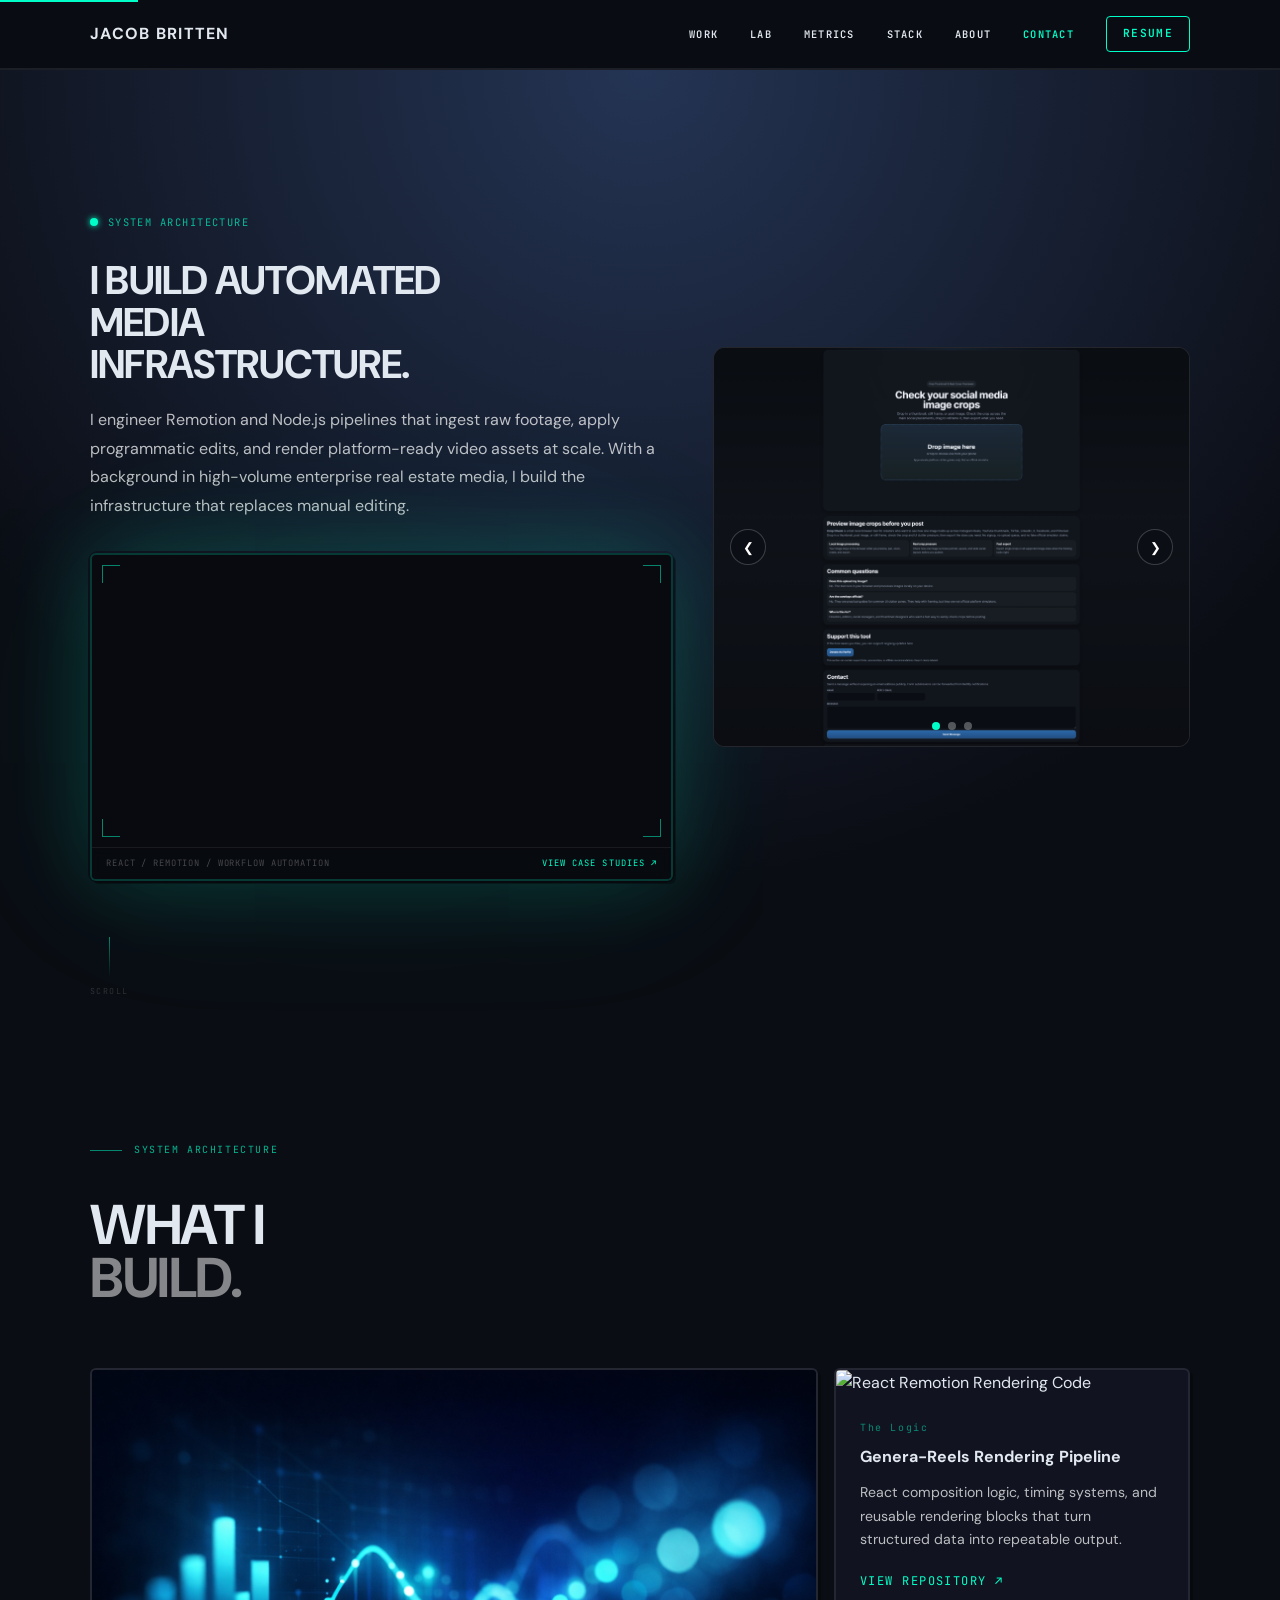
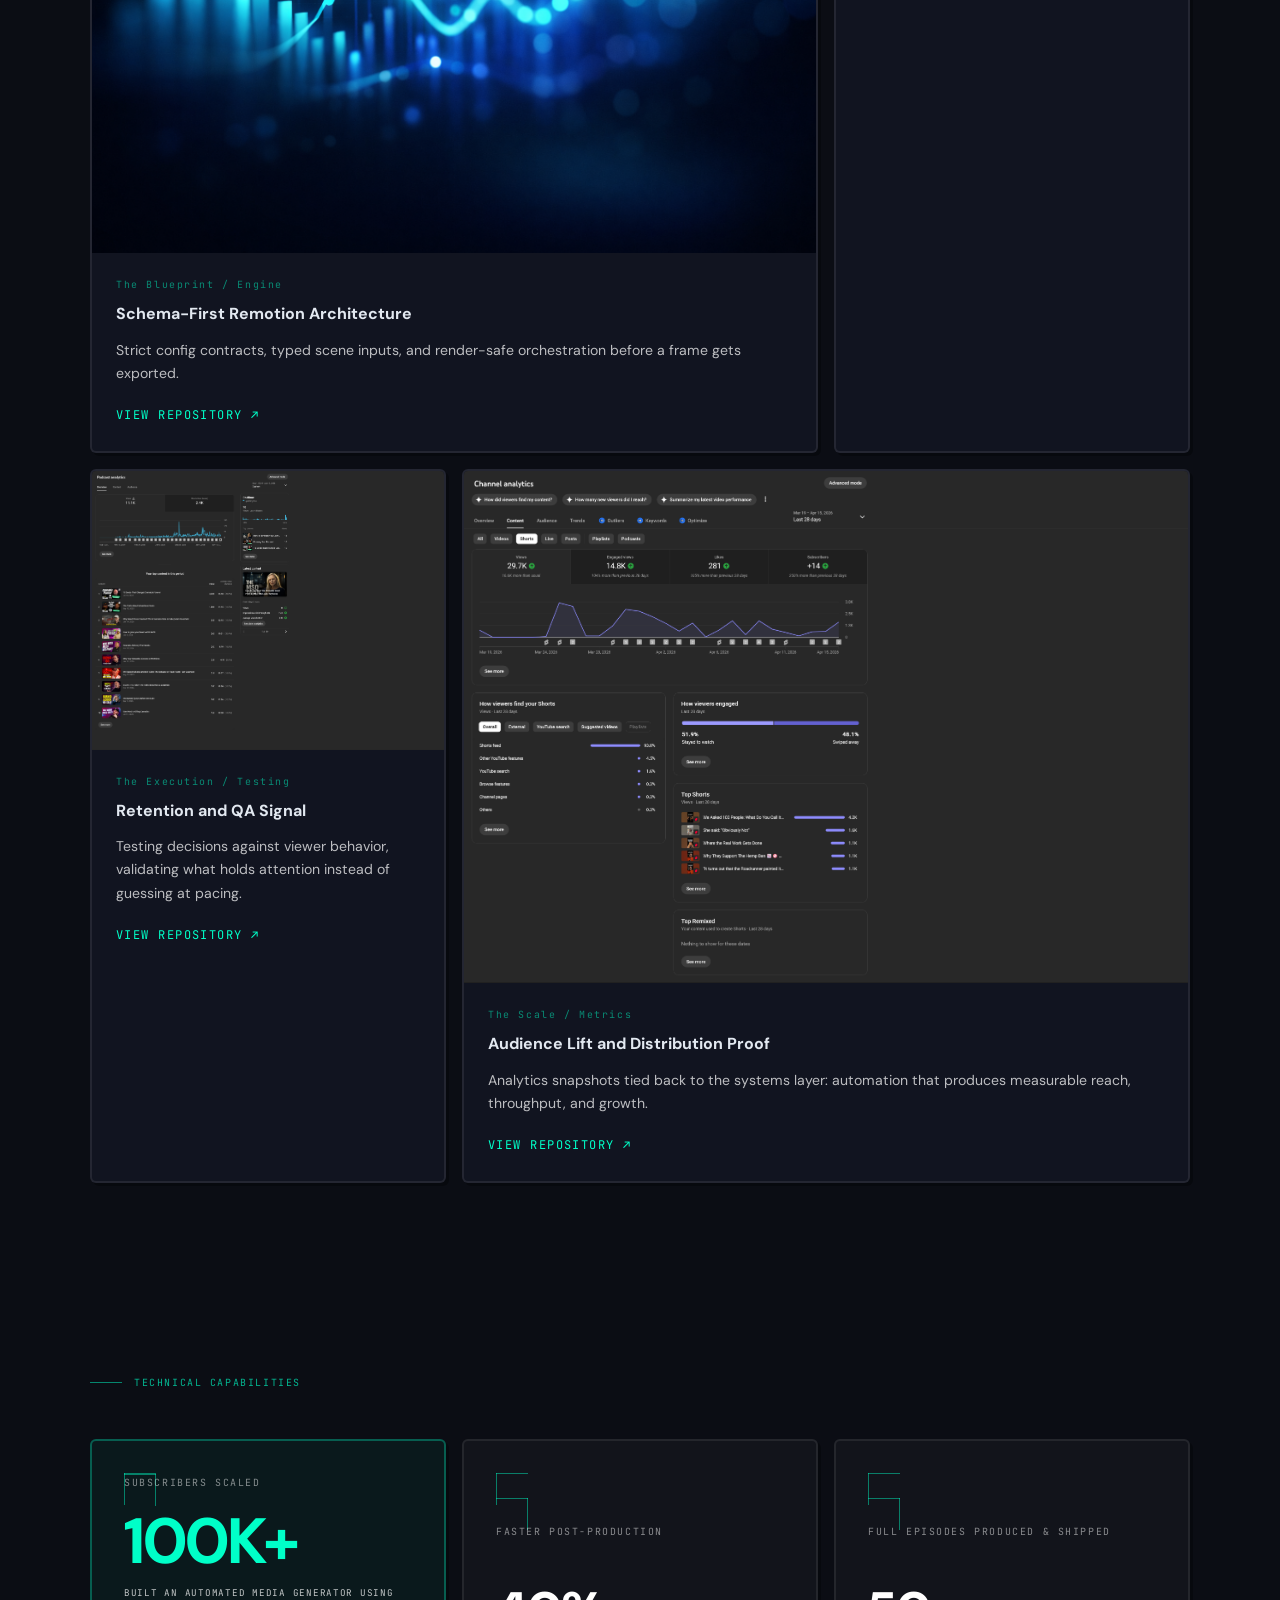
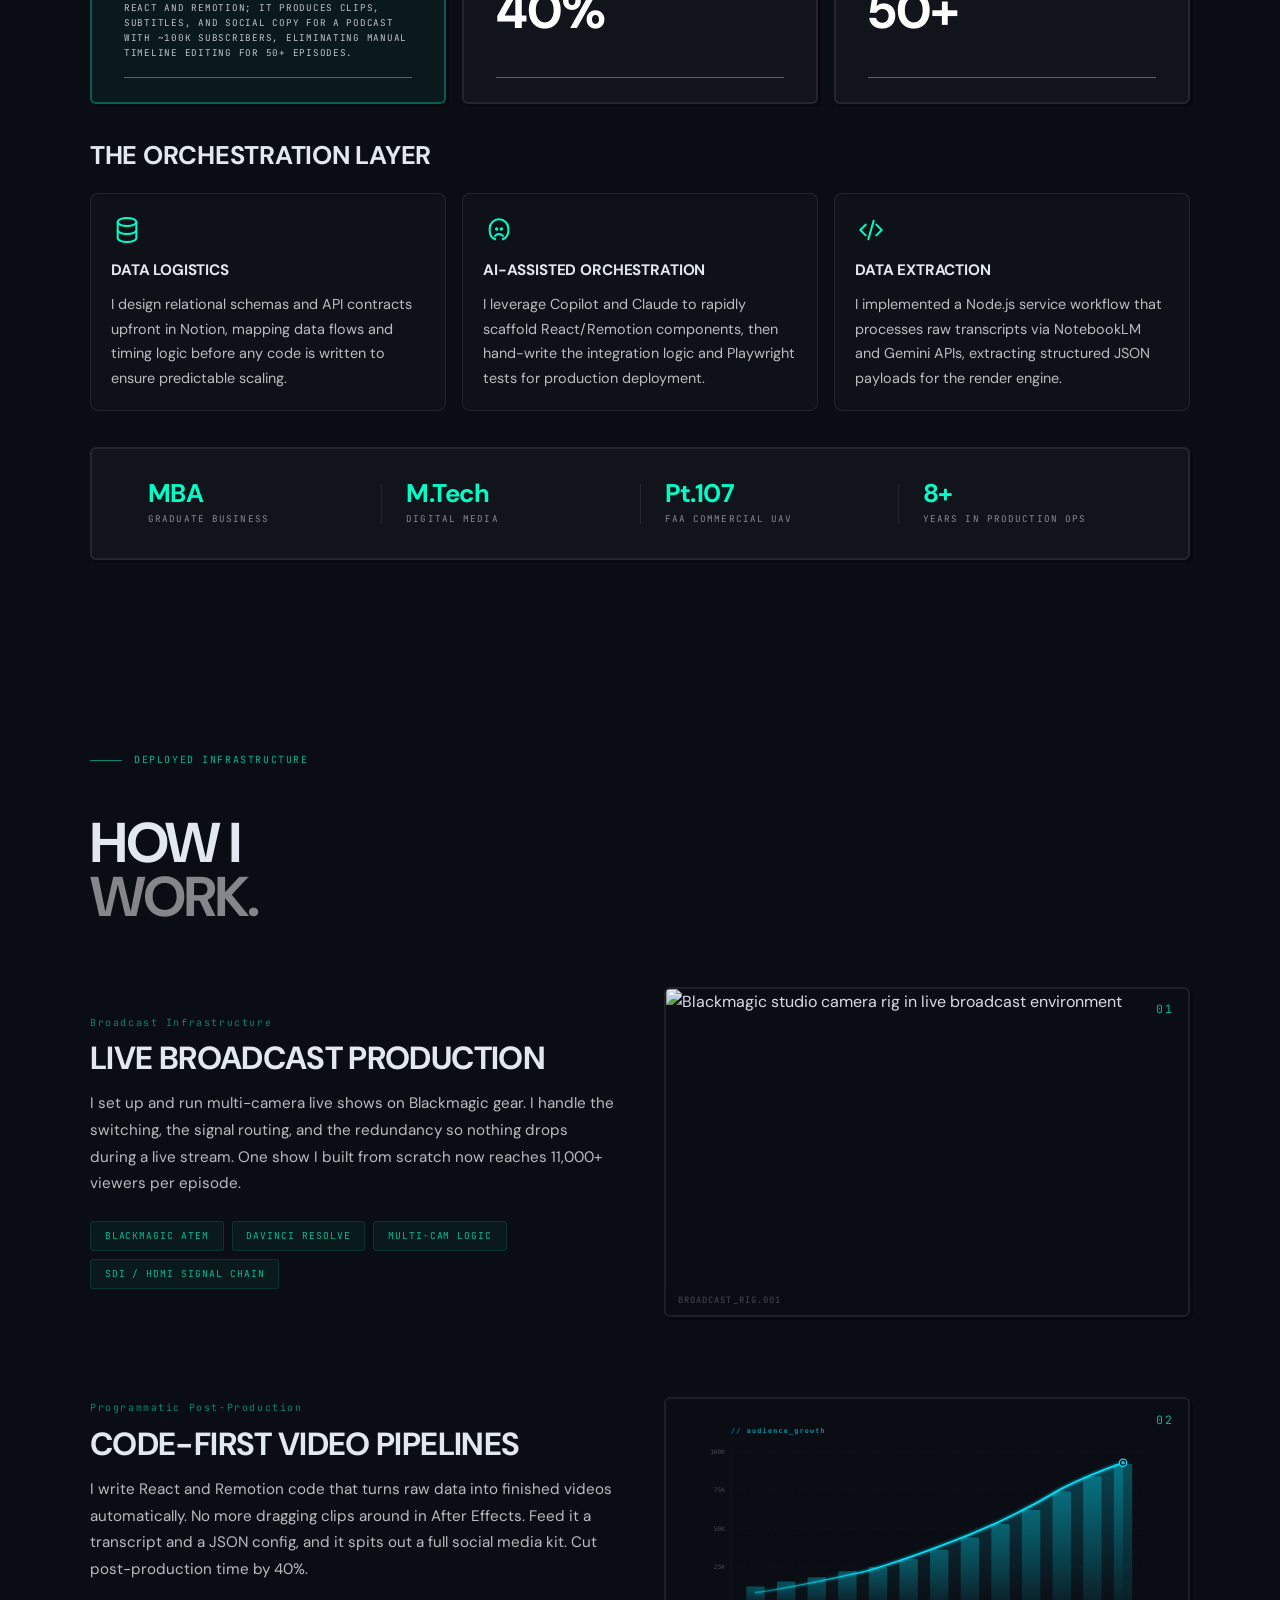
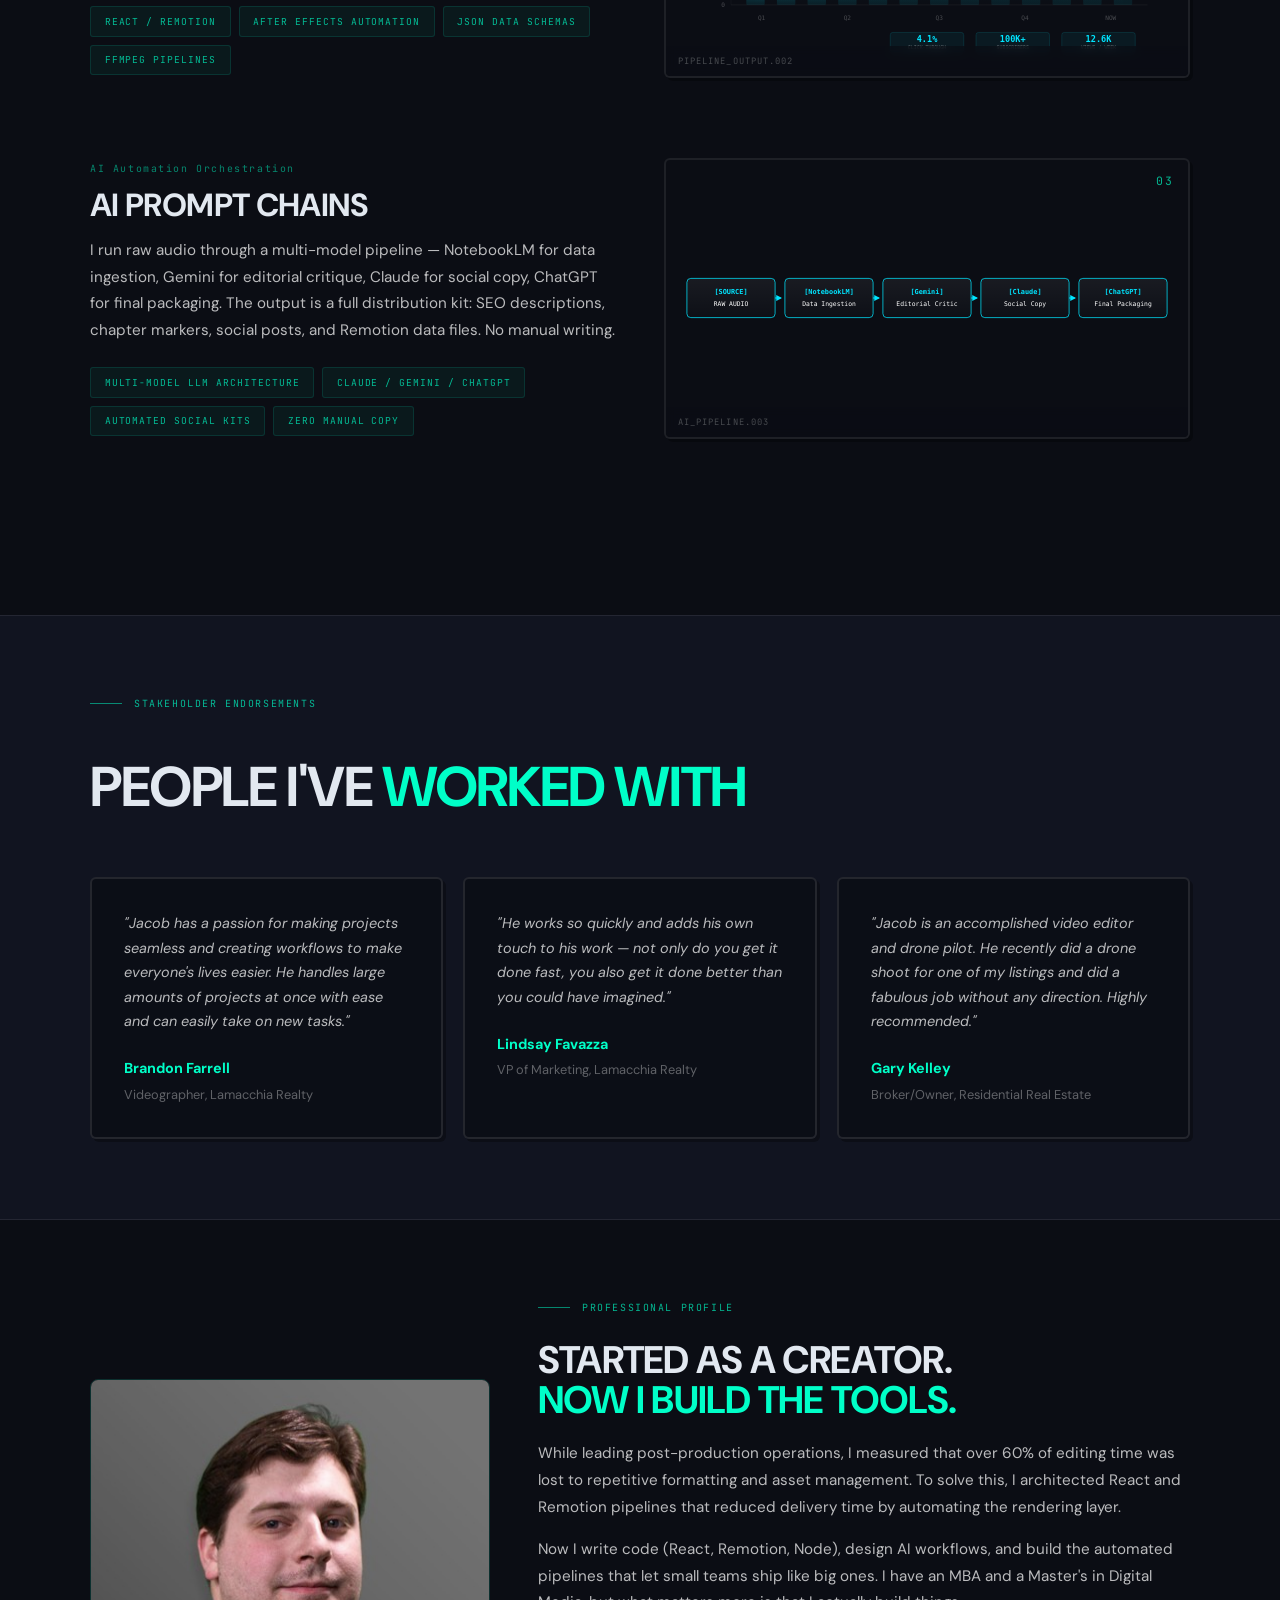
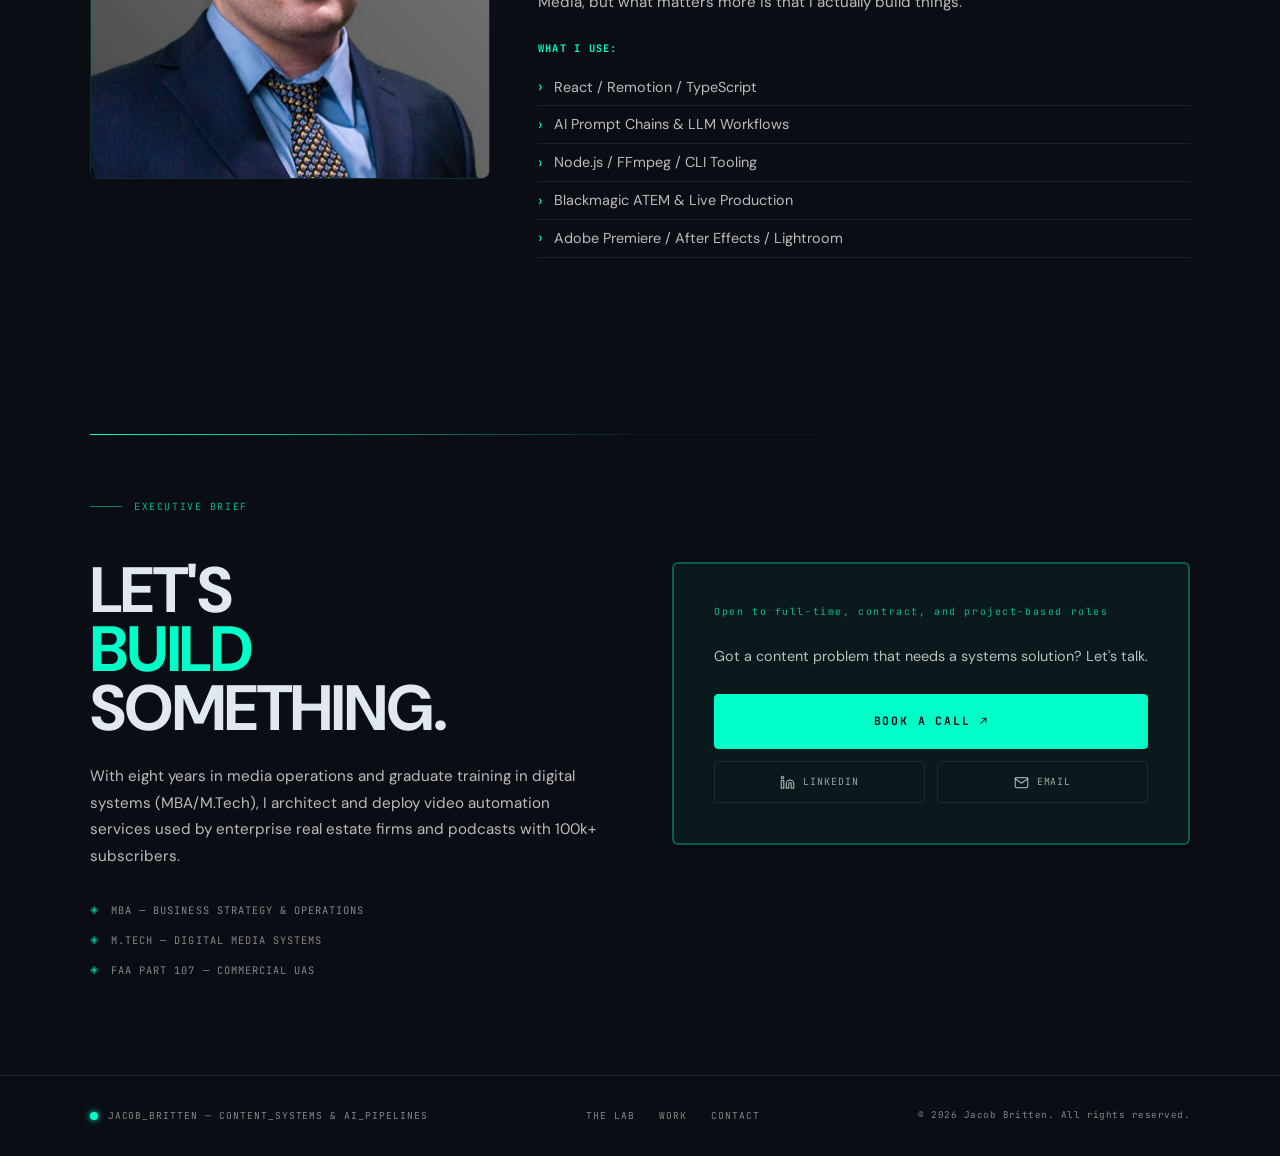
==== commit 2d6caf8e: "Refine hero slider and image layout; update technical copy and navigation anchors" ====
--- a/index.html
+++ b/index.html
@@ -33,7 +33,7 @@
           <li><a href="#infrastructure">Stack</a></li>
           <li><a href="#profile">About</a></li>
           <li><a href="#consult">Contact</a></li>
-          <li><a class="btn resume-btn" href="Resume.pdf" download>Resume</a></li>
+          <li><a class="btn resume-btn" href="#profile">Resume</a></li>
         </ul>
         <button type="button" class="menu-toggle" id="menu-toggle"
                 aria-controls="nav-links" aria-expanded="false" aria-label="Toggle navigation">
@@ -80,28 +80,25 @@
             </div>
 
             <div class="hero-right" data-animate data-delay="2">
-              <div class="hero-slideshow" aria-label="Featured project slideshow">
-                <figure class="hero-slide hero-slide-1">
-                  <img src="images/cropcheck-1.png" style="position: absolute; inset: 0; width: 100%; height: 100%; object-fit: cover; object-position: center;" alt="Crop Check UI" />
-                  <figcaption>
-                    <strong>Crop Check</strong>
-                    <span>Framed UI validation for social-safe crops and platform-ready previews.</span>
-                  </figcaption>
-                </figure>
-                <figure class="hero-slide hero-slide-2">
-                  <img src="images/instagram-420.png" style="position: absolute; inset: 0; width: 100%; height: 100%; object-fit: cover; object-position: 50% 65%;" alt="1.4M View Viral Reels" loading="lazy" />
-                  <figcaption>
-                    <strong>1.4M View Viral Reels</strong>
-                    <span>Performance-led creative proof pulled from real social distribution analytics.</span>
-                  </figcaption>
-                </figure>
-                <figure class="hero-slide hero-slide-3">
-                  <img src="images/youtube-analytics-422.png" style="position: absolute; inset: 0; width: 100%; height: 100%; object-fit: cover; object-position: 50% 15%;" alt="31K Views Analytics Spike" loading="lazy" />
-                  <figcaption>
-                    <strong>31K Views Analytics Spike</strong>
-                    <span>Code-built media systems tied to measurable audience lift and retention.</span>
-                  </figcaption>
-                </figure>
+              <div class="hero-slider" aria-label="Featured project slideshow">
+                <div class="slide active">
+                  <img src="images/cropcheck-1.jpg" alt="Crop Check UI" style="object-fit: cover; object-position: top center; width: 100%; height: 100%; position: absolute; inset: 0;" loading="lazy" />
+                </div>
+                <div class="slide">
+                  <img src="images/instagram-420.jpg" alt="Viral Reels 1.4M Views" style="object-fit: cover; object-position: 50% 65%; width: 100%; height: 100%; position: absolute; inset: 0;" loading="lazy" />
+                </div>
+                <div class="slide">
+                  <img src="images/youtube-analytics-422.jpg" alt="31K Views Analytics Spike" style="object-fit: cover; object-position: 50% 15%; width: 100%; height: 100%; position: absolute; inset: 0;" loading="lazy" />
+                </div>
+
+                <button class="slider-btn prev" aria-label="Previous image">❮</button>
+                <button class="slider-btn next" aria-label="Next image">❯</button>
+
+                <div class="slider-dots">
+                  <span class="dot active" data-index="0"></span>
+                  <span class="dot" data-index="1"></span>
+                  <span class="dot" data-index="2"></span>
+                </div>
               </div>
             </div>
           </div>
@@ -126,7 +123,7 @@
           <div class="cases-grid">
 
             <article class="card card--case case-card--blueprint" data-inview>
-              <img src="images/remotion-schema.png" style="width: 100%; height: 100%; object-fit: cover; object-position: center;" alt="TypeScript Zod Schema Config" class="card__image" width="1200" height="936" loading="lazy" />
+              <img src="images/remotion-schema.jpg" style="object-position: top left;" alt="TypeScript Zod Schema Config" loading="lazy">
               <div class="card__body">
                 <p class="infra-tag">The Blueprint / Engine</p>
                 <h3 class="card__title">Schema-First Remotion Architecture</h3>
@@ -136,7 +133,7 @@
             </article>
 
             <article class="card card--case case-card--logic" data-inview>
-              <img src="images/Genera-Reels.png" style="width: 100%; height: 100%; object-fit: cover; object-position: center;" alt="React Remotion Rendering Code" class="card__image" width="1200" height="834" loading="lazy" />
+              <img src="images/Genera-Reels.jpg" style="object-position: top left;" alt="React Remotion Rendering Code" loading="lazy">
               <div class="card__body">
                 <p class="infra-tag">The Logic</p>
                 <h3 class="card__title">Genera-Reels Rendering Pipeline</h3>
@@ -146,7 +143,7 @@
             </article>
 
             <article class="card card--case case-card--testing" data-inview>
-              <img src="images/youtube-retention-424.png" style="width: 100%; height: 100%; object-fit: cover; object-position: 50% 45%;" alt="YouTube Retention Graph" class="card__image" width="1200" height="877" loading="lazy" />
+              <img src="images/youtube-retention-424.jpg" style="object-position: center;" alt="YouTube Retention Graph" loading="lazy">
               <div class="card__body">
                 <p class="infra-tag">The Execution / Testing</p>
                 <h3 class="card__title">Retention and QA Signal</h3>
@@ -156,7 +153,7 @@
             </article>
 
             <article class="card card--case case-card--scale" data-inview>
-              <img src="images/youtube-analytics-422.png" style="width: 100%; height: 100%; object-fit: cover; object-position: 50% 15%;" alt="Analytics Spike" class="card__image" width="1200" height="877" loading="lazy" />
+              <img src="images/youtube-analytics-422.jpg" style="object-position: 50% 15%;" alt="Analytics Spike" loading="lazy">
               <div class="card__body">
                 <p class="infra-tag">The Scale / Metrics</p>
                 <h3 class="card__title">Audience Lift and Distribution Proof</h3>
@@ -183,7 +180,7 @@
               <span class="b-corner b-tr" aria-hidden="true"></span>
               <p class="bento-label">Subscribers Scaled</p>
               <p class="bento-value">100K+</p>
-              <p class="bento-caption">Measured outcome: Scaled publishing velocity and audience growth by automating vertical reel generation via a custom Remotion/Node.js pipeline, eliminating 40+ hours of manual post-production bottlenecks per week.</p>
+              <p class="bento-caption">Built an automated media generator using React and Remotion; it produces clips, subtitles, and social copy for a podcast with ~100K subscribers, eliminating manual timeline editing for 50+ episodes.</p>
               <div class="bento-bar" aria-hidden="true"></div>
             </div>
             <div class="bento-card" data-inview>
@@ -213,8 +210,8 @@
                     <path d="M5 12V18C5 19.6569 8.13401 21 12 21C15.866 21 19 19.6569 19 18V12" stroke="currentColor" stroke-width="1.5"/>
                   </svg>
                 </div>
-                <h4>Data Extraction &amp; Logistics</h4>
-                <p>I bypass manual data entry by pushing raw transcripts and documentation through Google NotebookLM and Gemini 1.5 Pro. This extracts structured JSON data and identifies optimal cut points for video.</p>
+                <h4>Data Logistics</h4>
+                <p>I design relational schemas and API contracts upfront in Notion, mapping data flows and timing logic before any code is written to ensure predictable scaling.</p>
               </article>
 
               <article class="orchestration-card" data-inview>
@@ -227,8 +224,8 @@
                     <path d="M9 16.5C9.8 15.5 10.85 15 12 15C13.15 15 14.2 15.5 15 16.5" stroke="currentColor" stroke-width="1.5" stroke-linecap="round"/>
                   </svg>
                 </div>
-                <h4>System Architecture (Notion)</h4>
-                <p>Chaos kills scale. Every automated pipeline begins as a strict relational database in Notion. I map out the exact data schemas, API routes, and timing logic before writing a single line of code.</p>
+                <h4>AI-Assisted Orchestration</h4>
+                <p>I leverage Copilot and Claude to rapidly scaffold React/Remotion components, then hand-write the integration logic and Playwright tests for production deployment.</p>
               </article>
 
               <article class="orchestration-card" data-inview>
@@ -239,8 +236,8 @@
                     <path d="M14 5L10 19" stroke="currentColor" stroke-width="1.5" stroke-linecap="round"/>
                   </svg>
                 </div>
-                <h4>AI-Assisted Engineering</h4>
-                <p>I use LLMs as my compiler. By feeding my Notion schemas into Claude and Copilot, I rapidly prototype and deploy React and Remotion components. I act as the orchestrator, debugging the connective tissue and scaling the output.</p>
+                <h4>Data Extraction</h4>
+                <p>I implemented a Node.js service workflow that processes raw transcripts via NotebookLM and Gemini APIs, extracting structured JSON payloads for the render engine.</p>
               </article>
             </div>
           </section>
@@ -511,8 +508,8 @@
         </div>
         <div class="footer-links">
           <a href="lab.html" class="social-link">The Lab</a>
-          <a href="https://www.linkedin.com/in/jacob-britten-a3b52026/" target="_blank" rel="noopener noreferrer" class="social-link">LinkedIn</a>
-          <a href="https://www.instagram.com/jakefzbritten" target="_blank" rel="noopener noreferrer" class="social-link">Instagram</a>
+          <a href="#work-preview" class="social-link">Work</a>
+          <a href="#consult" class="social-link">Contact</a>
         </div>
         <p class="footer-copy">&copy; 2026 Jacob Britten. All rights reserved.</p>
       </div>
--- a/style.css
+++ b/style.css
@@ -220,72 +220,85 @@
 }
 .hero-subtitle.is-visible { opacity: 1; transform: translateY(0); }
 
-.hero-slideshow {
+.hero-slider {
   position: relative;
   width: 100%;
-  min-height: 520px;
-  border: 1px solid rgba(0, 255, 200, 0.2);
-  border-radius: 8px;
+  aspect-ratio: 16/10;
+  min-height: 400px;
+  max-height: 500px;
+  border-radius: 12px;
   overflow: hidden;
-  box-shadow: 0 20px 60px rgba(0, 0, 0, 0.4);
-}
-
-.hero-slide {
+  border: 1px solid rgba(255, 255, 255, 0.1);
+  background: #0B0D14;
+}
+
+.hero-slider .slide {
   position: absolute;
   inset: 0;
-  width: 100%;
-  height: 100%;
   opacity: 0;
-  animation: heroCrossfade 18s infinite;
-  margin: 0;
-  will-change: opacity;
-}
-
-.hero-slide-1 { animation-delay: 0s; }
-.hero-slide-2 { animation-delay: 6s; }
-.hero-slide-3 { animation-delay: 12s; }
-
-.hero-slide img {
+  transition: opacity 0.4s ease-in-out;
+}
+
+.hero-slider .slide.active {
+  opacity: 1;
+  z-index: 1;
+}
+
+.hero-slider img {
   width: 100%;
   height: 100%;
   object-fit: cover;
-  display: block;
-}
-
-.hero-slide figcaption {
+}
+
+.hero-slider .slide:nth-child(2) img { object-position: 50% 65%; }
+.hero-slider .slide:nth-child(3) img { object-position: 50% 15%; }
+
+.slider-btn {
   position: absolute;
-  left: 0;
-  right: 0;
-  bottom: 0;
+  top: 50%;
+  transform: translateY(-50%);
+  z-index: 2;
+  background: rgba(11, 13, 20, 0.7);
+  color: #fff;
+  border: 1px solid rgba(255, 255, 255, 0.2);
+  width: 36px;
+  height: 36px;
+  border-radius: 50%;
+  cursor: pointer;
   display: flex;
-  flex-direction: column;
-  gap: 0.25rem;
-  padding: 0.9rem 1rem;
-  background: linear-gradient(to top, rgba(8,10,16,0.95), rgba(8,10,16,0.18));
-  border-top: 1px solid rgba(255, 255, 255, 0.08);
-}
-
-.hero-slide figcaption strong {
-  font-family: var(--mono);
-  font-size: 0.62rem;
-  letter-spacing: 0.12em;
-  text-transform: uppercase;
-  color: var(--cyan);
-}
-
-.hero-slide figcaption span {
-  font-size: 0.84rem;
-  line-height: 1.45;
-  color: rgba(255,255,255,0.82);
-}
-
-@keyframes heroCrossfade {
-  0% { opacity: 0; }
-  8% { opacity: 1; }
-  42% { opacity: 1; }
-  50% { opacity: 0; }
-  100% { opacity: 0; }
-}
+  align-items: center;
+  justify-content: center;
+  transition: all 0.2s ease;
+}
+
+.slider-btn:hover {
+  background: #00FFC8;
+  color: #0B0D14;
+}
+
+.slider-btn.prev { left: 16px; }
+.slider-btn.next { right: 16px; }
+
+.slider-dots {
+  position: absolute;
+  bottom: 16px;
+  left: 50%;
+  transform: translateX(-50%);
+  z-index: 2;
+  display: flex;
+  gap: 8px;
+}
+
+.dot {
+  width: 8px;
+  height: 8px;
+  border-radius: 50%;
+  background: rgba(255, 255, 255, 0.3);
+  cursor: pointer;
+  transition: background 0.2s ease;
+}
+
+.dot.active { background: #00FFC8; }
 
 /* ─── HERO SHOWCASE (simplified single image) ──────── */
 .hero-showcase-img {
@@ -389,6 +402,23 @@
   min-height: 180px; overflow: hidden;
   opacity: 0; transform: scale(0.97);
   transition: opacity 0.6s var(--ease-expo), transform 0.3s var(--ease-expo), border-color 0.3s var(--ease-expo);
+}
+
+.bento-card > img {
+  position: absolute;
+  top: 0;
+  left: 0;
+  width: 100%;
+  height: 100%;
+  object-fit: cover;
+  z-index: 0;
+}
+
+.bento-card h3,
+.bento-card p,
+.bento-card span {
+  position: relative;
+  z-index: 2;
 }
 .bento-card.is-visible { opacity: 1; transform: scale(1); }
 .bento-card:hover { transform: translateY(-4px); border-color: var(--cyan); }
@@ -717,7 +747,7 @@
   .hero-content { padding: 4rem 0 2rem; }
   .hero-grid { grid-template-columns: 1fr; gap: 1.5rem; }
   .hero-title { font-size: 2.1rem; }
-  .hero-slideshow { min-height: 320px; }
+  .hero-slider { max-height: 420px; }
   .orchestration-grid { grid-template-columns: 1fr; }
   .cta-secondary-links { flex-direction: column; }
   .footer-inner { flex-direction: column; align-items: flex-start; gap: 1.25rem; }
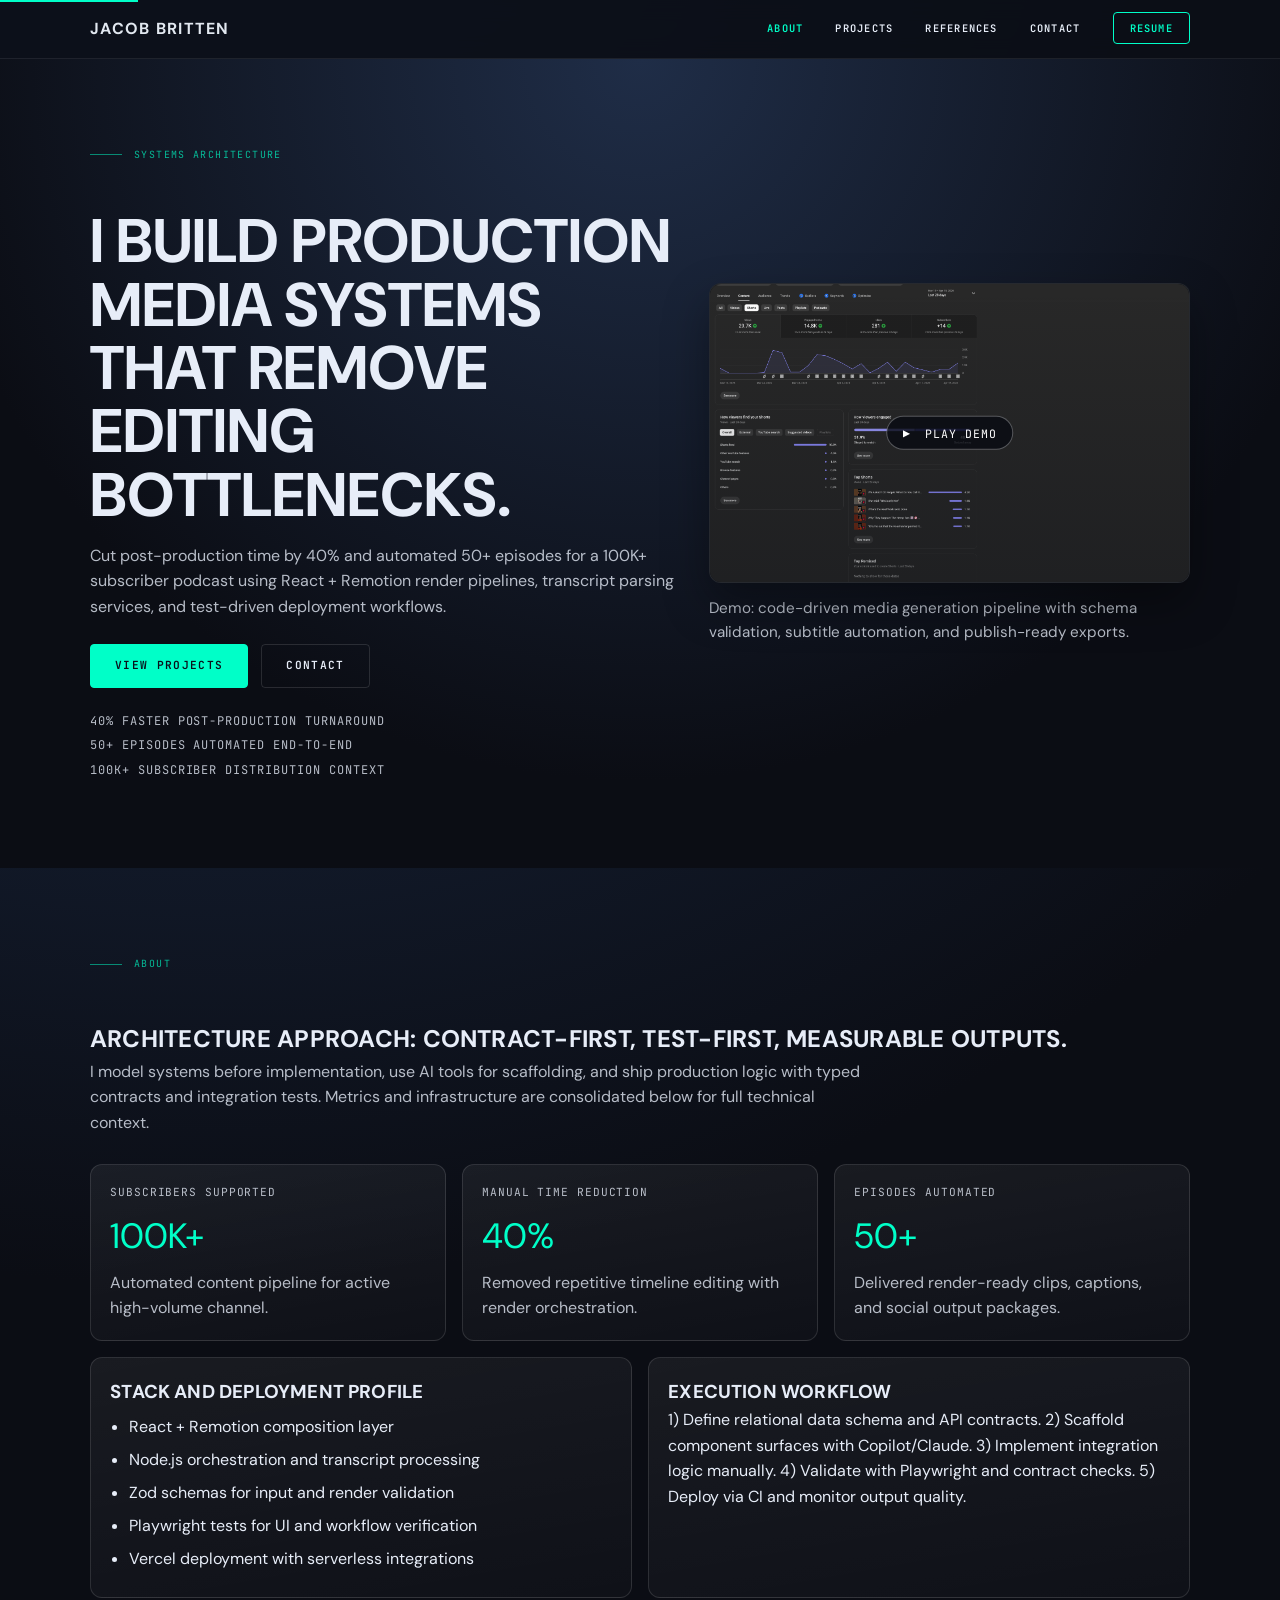
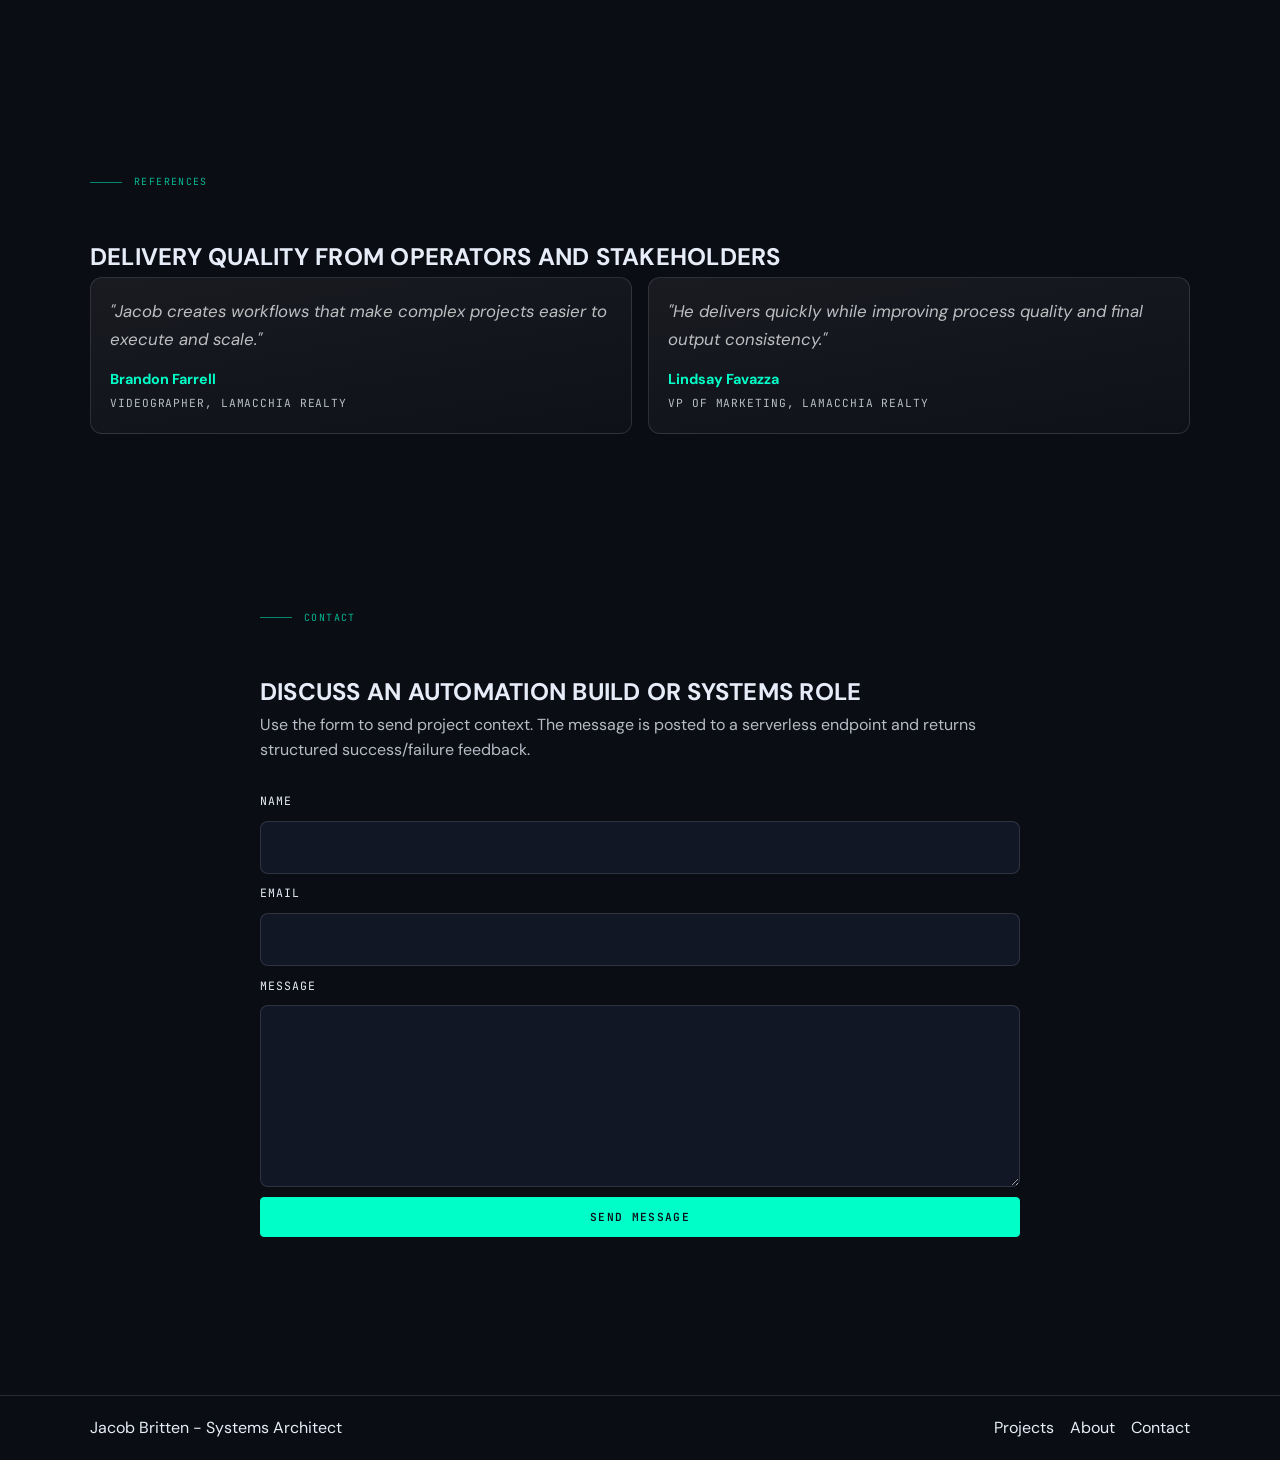
==== commit d6dcb6fd: "Refactor site architecture, add unified projects page, and contact API" ====
--- a/index.html
+++ b/index.html
@@ -3,521 +3,188 @@
   <head>
     <meta charset="UTF-8" />
     <meta name="viewport" content="width=device-width, initial-scale=1.0" />
-    <title>Jacob Britten | Content Systems &amp; AI Pipelines</title>
+    <title>Jacob Britten | Systems Architect</title>
+    <meta
+      name="description"
+      content="Systems architect building React and Remotion automation workflows that reduce post-production time and scale media output."
+    />
 
-    <!-- Fonts: distinctive pair, NOT Inter -->
     <link rel="preconnect" href="https://fonts.googleapis.com" />
     <link rel="preconnect" href="https://fonts.gstatic.com" crossorigin />
-    <link href="https://fonts.googleapis.com/css2?family=DM+Sans:ital,opsz,wght@0,9..40,400;0,9..40,500;0,9..40,700;1,9..40,400&family=JetBrains+Mono:wght@400;500;600;700&display=swap" rel="stylesheet" />
+    <link
+      href="https://fonts.googleapis.com/css2?family=DM+Sans:ital,opsz,wght@0,9..40,400;0,9..40,500;0,9..40,700&family=JetBrains+Mono:wght@400;500;700&display=swap"
+      rel="stylesheet"
+    />
 
     <link rel="stylesheet" href="style.css" />
+    <link
+      rel="icon"
+      href="data:image/svg+xml,<svg xmlns='http://www.w3.org/2000/svg' viewBox='0 0 100 100'><rect fill='%2300FFC8' width='100' height='100' rx='16'/><text x='50' y='54' font-size='58' fill='%230B0D14' text-anchor='middle' dominant-baseline='middle' font-weight='bold'>J</text></svg>"
+    />
+  </head>
+  <body>
+    <a class="skip-link" href="#main">Skip to content</a>
 
-    <meta name="description" content="Jacob Britten — I build automated content pipelines, React/Remotion video tools, and AI workflows that save teams time and money. MBA & M.Tech." />
-    <meta property="og:title" content="Jacob Britten | Content Systems & AI Pipelines" />
-    <meta property="og:description" content="I build the tools, code, and AI workflows that handle the heavy lifting — so your team can focus on making good content." />
-    <meta property="og:image" content="images/notion-pipeline.png" />
-    <meta property="og:url" content="https://jacobbritten.com" />
-    <link rel="icon" href="data:image/svg+xml,<svg xmlns='http://www.w3.org/2000/svg' viewBox='0 0 100 100'><rect fill='%2300FFC8' width='100' height='100' rx='16'/><text x='50' y='54' font-size='58' fill='%230B0D14' text-anchor='middle' dominant-baseline='middle' font-weight='bold'>J</text></svg>" />
-  </head>
-  <body class="brutalist-lite">
-    <a href="#main" class="skip-link">Skip to content</a>
-
-    <!-- ── NAVIGATION ── -->
-    <nav class="navbar" id="navbar" aria-label="Main navigation">
-      <div class="container nav-container">
-        <a href="index.html" class="logo">JACOB BRITTEN</a>
-        <ul class="nav-links" id="nav-links">
-          <li><a href="#work-preview">Work</a></li>
-          <li><a href="lab.html">Lab</a></li>
-          <li><a href="#metrics">Metrics</a></li>
-          <li><a href="#infrastructure">Stack</a></li>
-          <li><a href="#profile">About</a></li>
-          <li><a href="#consult">Contact</a></li>
-          <li><a class="btn resume-btn" href="#profile">Resume</a></li>
-        </ul>
-        <button type="button" class="menu-toggle" id="menu-toggle"
-                aria-controls="nav-links" aria-expanded="false" aria-label="Toggle navigation">
-          <span></span><span></span><span></span>
-        </button>
-      </div>
-    </nav>
+    <site-nav current="home"></site-nav>
 
     <main id="main">
-
-      <!-- §1 HERO -->
-      <section class="hero hero-section">
-        <div class="container hero-content">
-          <div class="hero-grid">
-            <div class="hero-left">
-              <div class="eyebrow-wrap" data-animate>
-                <span class="status-dot" aria-hidden="true"></span>
-                <span class="eyebrow-text">System Architecture</span>
-              </div>
-
-              <h1 class="hero-title" data-animate data-delay="1">I build automated media infrastructure.</h1>
-
-              <p class="hero-subtitle" data-animate data-delay="2">I engineer Remotion and Node.js pipelines that ingest raw footage, apply programmatic edits, and render platform-ready video assets at scale. With a background in high-volume enterprise real estate media, I build the infrastructure that replaces manual editing.</p>
-
-              <div class="video-outer" data-animate data-delay="3">
-                <div class="video-glow" aria-hidden="true"></div>
-                <div class="video-wrap">
-                  <span class="v-corner v-tl" aria-hidden="true"></span>
-                  <span class="v-corner v-tr" aria-hidden="true"></span>
-                  <span class="v-corner v-bl" aria-hidden="true"></span>
-                  <span class="v-corner v-br" aria-hidden="true"></span>
-                  <video
-                    class="hero-showcase-img"
-                    src="video/showreel.mp4"
-                    autoplay muted loop playsinline
-                    aria-label="Showreel: content pipelines, React/Remotion builds, and AI workflow demos"
-                  ></video>
-                  <div class="video-hud" aria-hidden="true">
-                    <span>REACT / REMOTION / WORKFLOW AUTOMATION</span>
-                    <a href="work.html" class="hud-cta">VIEW CASE STUDIES ↗</a>
-                  </div>
-                </div>
-              </div>
+      <section class="hero section" id="hero" aria-labelledby="hero-title">
+        <div class="container hero-grid">
+          <div class="hero-copy">
+            <section-label text="Systems Architecture"></section-label>
+            <h1 id="hero-title">I build production media systems that remove editing bottlenecks.</h1>
+            <p>
+              Cut post-production time by 40% and automated 50+ episodes for a
+              100K+ subscriber podcast using React + Remotion render pipelines,
+              transcript parsing services, and test-driven deployment workflows.
+            </p>
+            <div class="hero-actions">
+              <a class="btn btn-primary" href="projects.html">View Projects</a>
+              <a class="btn btn-secondary" href="#contact">Contact</a>
             </div>
-
-            <div class="hero-right" data-animate data-delay="2">
-              <div class="hero-slider" aria-label="Featured project slideshow">
-                <div class="slide active">
-                  <img src="images/cropcheck-1.jpg" alt="Crop Check UI" style="object-fit: cover; object-position: top center; width: 100%; height: 100%; position: absolute; inset: 0;" loading="lazy" />
-                </div>
-                <div class="slide">
-                  <img src="images/instagram-420.jpg" alt="Viral Reels 1.4M Views" style="object-fit: cover; object-position: 50% 65%; width: 100%; height: 100%; position: absolute; inset: 0;" loading="lazy" />
-                </div>
-                <div class="slide">
-                  <img src="images/youtube-analytics-422.jpg" alt="31K Views Analytics Spike" style="object-fit: cover; object-position: 50% 15%; width: 100%; height: 100%; position: absolute; inset: 0;" loading="lazy" />
-                </div>
-
-                <button class="slider-btn prev" aria-label="Previous image">❮</button>
-                <button class="slider-btn next" aria-label="Next image">❯</button>
-
-                <div class="slider-dots">
-                  <span class="dot active" data-index="0"></span>
-                  <span class="dot" data-index="1"></span>
-                  <span class="dot" data-index="2"></span>
-                </div>
-              </div>
-            </div>
+            <ul class="hero-meta" aria-label="Key delivery outcomes">
+              <li>40% faster post-production turnaround</li>
+              <li>50+ episodes automated end-to-end</li>
+              <li>100K+ subscriber distribution context</li>
+            </ul>
           </div>
 
-          <div class="scroll-indicator" aria-hidden="true">
-            <div class="scroll-line"></div>
-            <span class="scroll-label">SCROLL</span>
+          <div class="hero-media">
+            <div class="image-frame" style="--ratio: 16/10; --img-pos: center;">
+              <img
+                src="images/youtube-analytics-422.jpg"
+                alt="Analytics dashboard showing audience growth trend"
+                loading="lazy"
+                decoding="async"
+              />
+              <button
+                type="button"
+                class="play-overlay"
+                id="open-video"
+                aria-label="Play systems demo video"
+              >
+                <span class="play-icon" aria-hidden="true">▶</span>
+                Play Demo
+              </button>
+            </div>
+            <p class="media-caption">
+              Demo: code-driven media generation pipeline with schema validation,
+              subtitle automation, and publish-ready exports.
+            </p>
           </div>
         </div>
       </section>
 
-      <!-- §2 CASE STUDIES PREVIEW -->
-      <section class="cases-preview" id="work-preview" aria-label="Case studies preview">
+      <section class="section" id="about" aria-labelledby="about-title">
         <div class="container">
-          <div class="section-label section-label--tight">
-            <span class="label-line" aria-hidden="true"></span>
-            <span>System Architecture</span>
+          <section-label text="About"></section-label>
+          <h2 id="about-title">Architecture approach: contract-first, test-first, measurable outputs.</h2>
+          <p class="section-intro">
+            I model systems before implementation, use AI tools for scaffolding,
+            and ship production logic with typed contracts and integration tests.
+            Metrics and infrastructure are consolidated below for full technical context.
+          </p>
+
+          <div class="metrics-grid" role="list" aria-label="Performance metrics">
+            <metric-card label="Subscribers Supported" value="100K+" detail="Automated content pipeline for active high-volume channel."></metric-card>
+            <metric-card label="Manual Time Reduction" value="40%" detail="Removed repetitive timeline editing with render orchestration."></metric-card>
+            <metric-card label="Episodes Automated" value="50+" detail="Delivered render-ready clips, captions, and social output packages."></metric-card>
           </div>
-          <h2 class="section-headline" data-inview>
-            WHAT I<br><span class="headline-dim">BUILD.</span>
-          </h2>
-          <div class="cases-grid">
 
-            <article class="card card--case case-card--blueprint" data-inview>
-              <img src="images/remotion-schema.jpg" style="object-position: top left;" alt="TypeScript Zod Schema Config" loading="lazy">
-              <div class="card__body">
-                <p class="infra-tag">The Blueprint / Engine</p>
-                <h3 class="card__title">Schema-First Remotion Architecture</h3>
-                <p class="card__copy">Strict config contracts, typed scene inputs, and render-safe orchestration before a frame gets exported.</p>
-                <a href="https://github.com/fuzmaster" class="hud-cta" target="_blank" rel="noopener noreferrer">View Repository ↗</a>
-              </div>
+          <div class="about-split">
+            <article class="stack-card" aria-labelledby="stack-title">
+              <h3 id="stack-title">Stack and deployment profile</h3>
+              <ul>
+                <li>React + Remotion composition layer</li>
+                <li>Node.js orchestration and transcript processing</li>
+                <li>Zod schemas for input and render validation</li>
+                <li>Playwright tests for UI and workflow verification</li>
+                <li>Vercel deployment with serverless integrations</li>
+              </ul>
             </article>
 
-            <article class="card card--case case-card--logic" data-inview>
-              <img src="images/Genera-Reels.jpg" style="object-position: top left;" alt="React Remotion Rendering Code" loading="lazy">
-              <div class="card__body">
-                <p class="infra-tag">The Logic</p>
-                <h3 class="card__title">Genera-Reels Rendering Pipeline</h3>
-                <p class="card__copy">React composition logic, timing systems, and reusable rendering blocks that turn structured data into repeatable output.</p>
-                <a href="https://github.com/fuzmaster" class="hud-cta" target="_blank" rel="noopener noreferrer">View Repository ↗</a>
-              </div>
+            <article class="stack-card" aria-labelledby="workflow-title">
+              <h3 id="workflow-title">Execution workflow</h3>
+              <p>
+                1) Define relational data schema and API contracts.
+                2) Scaffold component surfaces with Copilot/Claude.
+                3) Implement integration logic manually.
+                4) Validate with Playwright and contract checks.
+                5) Deploy via CI and monitor output quality.
+              </p>
             </article>
-
-            <article class="card card--case case-card--testing" data-inview>
-              <img src="images/youtube-retention-424.jpg" style="object-position: center;" alt="YouTube Retention Graph" loading="lazy">
-              <div class="card__body">
-                <p class="infra-tag">The Execution / Testing</p>
-                <h3 class="card__title">Retention and QA Signal</h3>
-                <p class="card__copy">Testing decisions against viewer behavior, validating what holds attention instead of guessing at pacing.</p>
-                <a href="https://github.com/fuzmaster" class="hud-cta" target="_blank" rel="noopener noreferrer">View Repository ↗</a>
-              </div>
-            </article>
-
-            <article class="card card--case case-card--scale" data-inview>
-              <img src="images/youtube-analytics-422.jpg" style="object-position: 50% 15%;" alt="Analytics Spike" loading="lazy">
-              <div class="card__body">
-                <p class="infra-tag">The Scale / Metrics</p>
-                <h3 class="card__title">Audience Lift and Distribution Proof</h3>
-                <p class="card__copy">Analytics snapshots tied back to the systems layer: automation that produces measurable reach, throughput, and growth.</p>
-                <a href="https://github.com/fuzmaster" class="hud-cta" target="_blank" rel="noopener noreferrer">View Repository ↗</a>
-              </div>
-            </article>
-
           </div>
         </div>
       </section>
 
-      <!-- §3 METRICS BENTO -->
-      <section class="metrics-section" id="metrics" aria-label="Performance metrics">
+      <section class="section" id="testimonials" aria-labelledby="testimonials-title">
         <div class="container">
-          <div class="section-label">
-            <span class="label-line" aria-hidden="true"></span>
-            <span>Technical Capabilities</span>
-          </div>
-
-          <div class="bento-grid">
-            <div class="bento-card bento-card--hero" data-inview>
-              <span class="b-corner b-tl" aria-hidden="true"></span>
-              <span class="b-corner b-tr" aria-hidden="true"></span>
-              <p class="bento-label">Subscribers Scaled</p>
-              <p class="bento-value">100K+</p>
-              <p class="bento-caption">Built an automated media generator using React and Remotion; it produces clips, subtitles, and social copy for a podcast with ~100K subscribers, eliminating manual timeline editing for 50+ episodes.</p>
-              <div class="bento-bar" aria-hidden="true"></div>
-            </div>
-            <div class="bento-card" data-inview>
-              <span class="b-corner b-tl" aria-hidden="true"></span>
-              <span class="b-corner b-tr" aria-hidden="true"></span>
-              <p class="bento-label">Faster Post-Production</p>
-              <p class="bento-value">40%</p>
-              <div class="bento-bar" aria-hidden="true"></div>
-            </div>
-            <div class="bento-card" data-inview>
-              <span class="b-corner b-tl" aria-hidden="true"></span>
-              <span class="b-corner b-tr" aria-hidden="true"></span>
-              <p class="bento-label">Full Episodes Produced &amp; Shipped</p>
-              <p class="bento-value">50+</p>
-              <div class="bento-bar" aria-hidden="true"></div>
-            </div>
-          </div>
-
-          <section class="orchestration-layer" aria-label="The Orchestration Layer">
-            <h3 class="orchestration-title" data-inview>The Orchestration Layer</h3>
-            <div class="orchestration-grid">
-              <article class="orchestration-card" data-inview>
-                <div class="orchestration-icon" aria-hidden="true">
-                  <svg viewBox="0 0 24 24" fill="none" xmlns="http://www.w3.org/2000/svg">
-                    <ellipse cx="12" cy="6" rx="7" ry="3" stroke="currentColor" stroke-width="1.5"/>
-                    <path d="M5 6V12C5 13.6569 8.13401 15 12 15C15.866 15 19 13.6569 19 12V6" stroke="currentColor" stroke-width="1.5"/>
-                    <path d="M5 12V18C5 19.6569 8.13401 21 12 21C15.866 21 19 19.6569 19 18V12" stroke="currentColor" stroke-width="1.5"/>
-                  </svg>
-                </div>
-                <h4>Data Logistics</h4>
-                <p>I design relational schemas and API contracts upfront in Notion, mapping data flows and timing logic before any code is written to ensure predictable scaling.</p>
-              </article>
-
-              <article class="orchestration-card" data-inview>
-                <div class="orchestration-icon" aria-hidden="true">
-                  <svg viewBox="0 0 24 24" fill="none" xmlns="http://www.w3.org/2000/svg">
-                    <path d="M12 4C8.13401 4 5 7.13401 5 11V12.5C5 15.5376 6.93264 18.1237 9.63604 19.082" stroke="currentColor" stroke-width="1.5"/>
-                    <path d="M12 4C15.866 4 19 7.13401 19 11V12.5C19 15.5376 17.0674 18.1237 14.364 19.082" stroke="currentColor" stroke-width="1.5"/>
-                    <path d="M9 11.25C9 10.5596 9.55964 10 10.25 10C10.9404 10 11.5 10.5596 11.5 11.25C11.5 11.9404 10.9404 12.5 10.25 12.5C9.55964 12.5 9 11.9404 9 11.25Z" fill="currentColor"/>
-                    <path d="M12.5 11.25C12.5 10.5596 13.0596 10 13.75 10C14.4404 10 15 10.5596 15 11.25C15 11.9404 14.4404 12.5 13.75 12.5C13.0596 12.5 12.5 11.9404 12.5 11.25Z" fill="currentColor"/>
-                    <path d="M9 16.5C9.8 15.5 10.85 15 12 15C13.15 15 14.2 15.5 15 16.5" stroke="currentColor" stroke-width="1.5" stroke-linecap="round"/>
-                  </svg>
-                </div>
-                <h4>AI-Assisted Orchestration</h4>
-                <p>I leverage Copilot and Claude to rapidly scaffold React/Remotion components, then hand-write the integration logic and Playwright tests for production deployment.</p>
-              </article>
-
-              <article class="orchestration-card" data-inview>
-                <div class="orchestration-icon" aria-hidden="true">
-                  <svg viewBox="0 0 24 24" fill="none" xmlns="http://www.w3.org/2000/svg">
-                    <path d="M8 8L4 12L8 16" stroke="currentColor" stroke-width="1.5" stroke-linecap="round" stroke-linejoin="round"/>
-                    <path d="M16 8L20 12L16 16" stroke="currentColor" stroke-width="1.5" stroke-linecap="round" stroke-linejoin="round"/>
-                    <path d="M14 5L10 19" stroke="currentColor" stroke-width="1.5" stroke-linecap="round"/>
-                  </svg>
-                </div>
-                <h4>Data Extraction</h4>
-                <p>I implemented a Node.js service workflow that processes raw transcripts via NotebookLM and Gemini APIs, extracting structured JSON payloads for the render engine.</p>
-              </article>
-            </div>
-          </section>
-
-          <div class="stat-bar" data-inview>
-            <div class="stat-item">
-              <p class="stat-value">MBA</p>
-              <p class="stat-label">Graduate Business</p>
-            </div>
-            <div class="stat-divider" aria-hidden="true"></div>
-            <div class="stat-item">
-              <p class="stat-value">M.Tech</p>
-              <p class="stat-label">Digital Media</p>
-            </div>
-            <div class="stat-divider" aria-hidden="true"></div>
-            <div class="stat-item">
-              <p class="stat-value">Pt.107</p>
-              <p class="stat-label">FAA Commercial UAV</p>
-            </div>
-            <div class="stat-divider" aria-hidden="true"></div>
-            <div class="stat-item">
-              <p class="stat-value">8+</p>
-              <p class="stat-label">Years in Production Ops</p>
-            </div>
+          <section-label text="References"></section-label>
+          <h2 id="testimonials-title">Delivery quality from operators and stakeholders</h2>
+          <div class="testimonials-grid">
+            <testimonial-card
+              quote="Jacob creates workflows that make complex projects easier to execute and scale."
+              name="Brandon Farrell"
+              role="Videographer, Lamacchia Realty"
+            ></testimonial-card>
+            <testimonial-card
+              quote="He delivers quickly while improving process quality and final output consistency."
+              name="Lindsay Favazza"
+              role="VP of Marketing, Lamacchia Realty"
+            ></testimonial-card>
           </div>
         </div>
       </section>
 
-      <!-- §4 INFRASTRUCTURE -->
-      <section class="infra-section" id="infrastructure" aria-label="Infrastructure stack">
-        <div class="container">
-          <div class="section-label">
-            <span class="label-line" aria-hidden="true"></span>
-            <span>Deployed Infrastructure</span>
-          </div>
+      <section class="section" id="contact" aria-labelledby="contact-title">
+        <div class="container contact-wrap">
+          <section-label text="Contact"></section-label>
+          <h2 id="contact-title">Discuss an automation build or systems role</h2>
+          <p class="section-intro">
+            Use the form to send project context. The message is posted to a serverless endpoint
+            and returns structured success/failure feedback.
+          </p>
 
-          <h2 class="section-headline" data-inview>
-            HOW I<br>
-            <span class="headline-dim">WORK.</span>
-          </h2>
+          <form id="contact-form" class="contact-form" novalidate>
+            <label for="name">Name</label>
+            <input id="name" name="name" type="text" autocomplete="name" required />
 
-          <!-- Row 1 -->
-          <div class="infra-row" data-inview>
-            <span class="pipeline-counter" aria-hidden="true">01</span>
-            <div class="infra-text">
-              <p class="infra-tag">Broadcast Infrastructure</p>
-              <h3 class="infra-heading">Live Broadcast Production</h3>
-              <p class="infra-body">
-                I set up and run multi-camera live shows on Blackmagic gear. I handle the switching,
-                the signal routing, and the redundancy so nothing drops during a live stream. One show
-                I built from scratch now reaches 11,000+ viewers per episode.
-              </p>
-              <ul class="spec-tags">
-                <li>Blackmagic ATEM</li>
-                <li>DaVinci Resolve</li>
-                <li>Multi-cam Logic</li>
-                <li>SDI / HDMI Signal Chain</li>
-              </ul>
-            </div>
-            <div class="infra-image-wrap">
-              <!--
-                IMAGE: Extra/Camera1.jpg
-                Real photo of Blackmagic studio camera in broadcast environment.
-              -->
-                  <img src="images/Extra/Camera1.jpg"
-                   alt="Blackmagic studio camera rig in live broadcast environment"
-                   loading="lazy" class="infra-photo" width="1200" height="900" />
-              <span class="infra-image-label">BROADCAST_RIG.001</span>
-            </div>
-          </div>
+            <label for="email">Email</label>
+            <input id="email" name="email" type="email" autocomplete="email" required />
 
-          <!-- Row 2 -->
-          <div class="infra-row infra-row--reverse" data-inview>
-            <span class="pipeline-counter" aria-hidden="true">02</span>
-            <div class="infra-image-wrap infra-image-wrap--svg">
-              <!--
-                IMAGE: youtube-growth.svg
-                Clean vector chart showing 100K+ subs and 12.6K weekly views.
-                Should be hand-crafted SVG with the --cyan accent color.
-              -->
-              <img src="images/youtube-growth.svg"
-                   alt="YouTube analytics showing 100K+ subscribers and 12.6K weekly views from automated content pipeline"
-                   loading="lazy" class="infra-photo infra-photo--svg" width="800" height="400" />
-              <span class="infra-image-label">PIPELINE_OUTPUT.002</span>
-            </div>
-            <div class="infra-text">
-              <p class="infra-tag">Programmatic Post-Production</p>
-              <h3 class="infra-heading">Code-First Video Pipelines</h3>
-              <p class="infra-body">
-                I write React and Remotion code that turns raw data into finished videos automatically.
-                No more dragging clips around in After Effects. Feed it a transcript and a JSON config,
-                and it spits out a full social media kit. Cut post-production time by 40%.
-              </p>
-              <ul class="spec-tags">
-                <li>React / Remotion</li>
-                <li>After Effects Automation</li>
-                <li>JSON Data Schemas</li>
-                <li>FFmpeg Pipelines</li>
-              </ul>
-            </div>
-          </div>
+            <label for="message">Message</label>
+            <textarea id="message" name="message" rows="6" required></textarea>
 
-          <!-- Row 3 -->
-          <div class="infra-row" data-inview>
-            <span class="pipeline-counter" aria-hidden="true">03</span>
-            <div class="infra-text">
-              <p class="infra-tag">AI Automation Orchestration</p>
-              <h3 class="infra-heading">AI Prompt Chains</h3>
-              <p class="infra-body">
-                I run raw audio through a multi-model pipeline — NotebookLM for data ingestion,
-                Gemini for editorial critique, Claude for social copy, ChatGPT for final packaging.
-                The output is a full distribution kit: SEO descriptions, chapter markers, social posts,
-                and Remotion data files. No manual writing.
-              </p>
-              <ul class="spec-tags">
-                <li>Multi-Model LLM Architecture</li>
-                <li>Claude / Gemini / ChatGPT</li>
-                <li>Automated Social Kits</li>
-                <li>Zero Manual Copy</li>
-              </ul>
-            </div>
-            <div class="infra-image-wrap infra-image-wrap--svg">
-              <!--
-                IMAGE: ai-pipeline.svg
-                Vector diagram: NotebookLM → Gemini → Claude → ChatGPT flow.
-                Clean, minimal, uses --cyan for connectors.
-              -->
-              <img src="images/ai-pipeline.svg"
-                   alt="Multi-model AI prompt pipeline: NotebookLM to Gemini to Claude to ChatGPT"
-                   loading="lazy" class="infra-photo infra-photo--svg" width="1000" height="200" />
-              <span class="infra-image-label">AI_PIPELINE.003</span>
-            </div>
-          </div>
+            <button type="submit" class="btn btn-primary" aria-label="Send contact message">
+              Send Message
+            </button>
+            <p id="form-feedback" role="status" aria-live="polite"></p>
+          </form>
         </div>
       </section>
-
-      <!-- §5 ENDORSEMENTS -->
-      <section class="endorsements-section section-padding" aria-label="Executive endorsements">
-        <div class="container">
-          <div class="section-label">
-            <span class="label-line" aria-hidden="true"></span>
-              <span>Stakeholder Endorsements</span>
-          </div>
-          <h2 class="section-headline" data-inview>PEOPLE I'VE <span class="accent">WORKED WITH</span></h2>
-          <div class="value-cards">
-            <div class="card testimonial-card" data-inview>
-              <p class="testimonial-quote">"Jacob has a passion for making projects seamless and creating workflows to make everyone's lives easier. He handles large amounts of projects at once with ease and can easily take on new tasks."</p>
-              <h3 class="testimonial-name">Brandon Farrell</h3>
-              <p class="testimonial-title">Videographer, Lamacchia Realty</p>
-            </div>
-            <div class="card testimonial-card" data-inview>
-              <p class="testimonial-quote">"He works so quickly and adds his own touch to his work — not only do you get it done fast, you also get it done better than you could have imagined."</p>
-              <h3 class="testimonial-name">Lindsay Favazza</h3>
-              <p class="testimonial-title">VP of Marketing, Lamacchia Realty</p>
-            </div>
-            <div class="card testimonial-card" data-inview>
-              <p class="testimonial-quote">"Jacob is an accomplished video editor and drone pilot. He recently did a drone shoot for one of my listings and did a fabulous job without any direction. Highly recommended."</p>
-              <h3 class="testimonial-name">Gary Kelley</h3>
-              <p class="testimonial-title">Broker/Owner, Residential Real Estate</p>
-            </div>
-          </div>
-        </div>
-      </section>
-
-      <!-- §6 PROFILE -->
-      <section id="profile" class="section-padding" aria-label="Director profile">
-        <div class="container split-layout">
-          <div class="profile-image" data-inview>
-            <!--
-              IMAGE: Profile.jpg
-              Profile image for the About section.
-            -->
-            <img src="images/Profile.jpg"
-              alt="Jacob Britten — content systems architect and media operations director"
-              class="headshot" width="800" height="800" loading="lazy" />
-          </div>
-          <div class="profile-text" data-inview>
-            <div class="section-label section-label--snug">
-              <span class="label-line" aria-hidden="true"></span>
-                <span>Professional Profile</span>
-            </div>
-            <h2>STARTED AS A CREATOR.<br><span class="accent">NOW I BUILD THE TOOLS.</span></h2>
-            <p>
-              While leading post-production operations, I measured that over 60% of editing time was lost to repetitive formatting and asset management. To solve this, I architected React and Remotion pipelines that reduced delivery time by automating the rendering layer.
-            </p>
-            <p>
-              Now I write code (React, Remotion, Node), design AI workflows, and build the
-              automated pipelines that let small teams ship like big ones. I have an MBA and
-              a Master's in Digital Media, but what matters more is that I actually build things.
-            </p>
-            <div class="tech-stack">
-              <h3>WHAT I USE:</h3>
-              <ul>
-                <li>React / Remotion / TypeScript</li>
-                <li>AI Prompt Chains &amp; LLM Workflows</li>
-                <li>Node.js / FFmpeg / CLI Tooling</li>
-                <li>Blackmagic ATEM &amp; Live Production</li>
-                <li>Adobe Premiere / After Effects / Lightroom</li>
-              </ul>
-            </div>
-          </div>
-        </div>
-      </section>
-
-      <!-- §7 CTA -->
-      <section id="consult" class="executive-brief" aria-label="Contact">
-        <div class="container">
-          <div class="brief-divider" aria-hidden="true"></div>
-          <div class="section-label">
-            <span class="label-line" aria-hidden="true"></span>
-              <span>Executive Brief</span>
-          </div>
-
-          <div class="brief-grid">
-            <div class="brief-left" data-inview>
-              <h2 class="brief-headline">
-                LET'S<br>
-                <span class="accent">BUILD</span><br>
-                SOMETHING.
-              </h2>
-              <p class="brief-body">
-                With eight years in media operations and graduate training in digital systems (MBA/M.Tech), I architect and deploy video automation services used by enterprise real estate firms and podcasts with 100k+ subscribers.
-              </p>
-              <ul class="credential-list">
-                <li><span class="cred-icon" aria-hidden="true">◈</span>MBA — Business Strategy &amp; Operations</li>
-                <li><span class="cred-icon" aria-hidden="true">◈</span>M.Tech — Digital Media Systems</li>
-                <li><span class="cred-icon" aria-hidden="true">◈</span>FAA Part 107 — Commercial UAS</li>
-              </ul>
-            </div>
-
-            <div class="brief-right" data-inview>
-              <div class="cta-card">
-                <p class="cta-eyebrow">Open to full-time, contract, and project-based roles</p>
-                <p class="cta-body-text">
-                  Got a content problem that needs a systems solution? Let's talk.
-                </p>
-                <div class="cta-actions">
-                  <a href="https://calendly.com/jacobbritten" target="_blank" rel="noopener noreferrer" class="btn cta-primary-btn">
-                    Book a call ↗
-                  </a>
-                  <div class="cta-secondary-links">
-                    <a href="https://www.linkedin.com/in/jacob-britten-a3b52026/"
-                       target="_blank" rel="noopener noreferrer"
-                       class="social-icon-btn" aria-label="LinkedIn profile">
-                      <svg width="15" height="15" viewBox="0 0 24 24" fill="none" stroke="currentColor" stroke-width="2" stroke-linecap="round" stroke-linejoin="round" aria-hidden="true"><path d="M16 8a6 6 0 0 1 6 6v7h-4v-7a2 2 0 0 0-2-2 2 2 0 0 0-2 2v7h-4v-7a6 6 0 0 1 6-6z"/><rect x="2" y="9" width="4" height="12"/><circle cx="4" cy="4" r="2"/></svg>
-                      LinkedIn
-                    </a>
-                    <a href="mailto:jacob@jacobbritten.com"
-                       class="social-icon-btn" aria-label="Send email">
-                      <svg width="15" height="15" viewBox="0 0 24 24" fill="none" stroke="currentColor" stroke-width="2" stroke-linecap="round" stroke-linejoin="round" aria-hidden="true"><path d="M4 4h16c1.1 0 2 .9 2 2v12c0 1.1-.9 2-2 2H4c-1.1 0-2-.9-2-2V6c0-1.1.9-2 2-2z"/><polyline points="22,6 12,13 2,6"/></svg>
-                      Email
-                    </a>
-                  </div>
-                </div>
-              </div>
-            </div>
-          </div>
-        </div>
-      </section>
-
     </main>
 
     <footer class="footer">
       <div class="container footer-inner">
-        <div class="footer-left">
-          <span class="status-dot" aria-hidden="true"></span>
-          <span class="footer-id">jacob_britten — content_systems &amp; ai_pipelines</span>
+        <p>Jacob Britten - Systems Architect</p>
+        <div class="footer-links">
+          <a href="projects.html">Projects</a>
+          <a href="#about">About</a>
+          <a href="#contact">Contact</a>
         </div>
-        <div class="footer-links">
-          <a href="lab.html" class="social-link">The Lab</a>
-          <a href="#work-preview" class="social-link">Work</a>
-          <a href="#consult" class="social-link">Contact</a>
-        </div>
-        <p class="footer-copy">&copy; 2026 Jacob Britten. All rights reserved.</p>
       </div>
     </footer>
 
-    <!-- GSAP + ScrollTrigger -->
-    <script src="https://cdn.jsdelivr.net/npm/gsap@3.12.5/dist/gsap.min.js"></script>
-    <script src="https://cdn.jsdelivr.net/npm/gsap@3.12.5/dist/ScrollTrigger.min.js"></script>
+    <div class="video-modal" id="video-modal" aria-hidden="true" role="dialog" aria-label="Demo video player">
+      <div class="video-dialog">
+        <button type="button" class="close-modal" id="close-video" aria-label="Close video">×</button>
+        <video id="demo-video" controls preload="none" poster="images/youtube-analytics-422.jpg">
+          <source src="video/showreel.mp4" type="video/mp4" />
+        </video>
+      </div>
+    </div>
+
+    <script src="components.js"></script>
     <script src="main.js"></script>
   </body>
 </html>
--- a/style.css
+++ b/style.css
@@ -905,3 +905,432 @@
   .lab-shell { padding: 3rem 0 6rem; }
   .lab-title { font-size: clamp(1.8rem, 6vw, 2.5rem); }
 }
+
+/* ============================== */
+/* Refactor V2 Component Layer   */
+/* ============================== */
+
+:root {
+  --v2-bg: #0b0d14;
+  --v2-surface: #121726;
+  --v2-surface-soft: rgba(255, 255, 255, 0.03);
+  --v2-border: rgba(255, 255, 255, 0.12);
+  --v2-text: #e7edf8;
+  --v2-text-soft: rgba(231, 237, 248, 0.78);
+  --v2-accent: #00ffc8;
+}
+
+body {
+  font-size: 1rem;
+  color: var(--v2-text);
+  background: radial-gradient(circle at 15% -10%, #21375c 0%, var(--v2-bg) 45%);
+}
+
+.section {
+  padding: 5.5rem 0;
+  opacity: 0;
+  transform: translateY(14px);
+  transition: opacity 420ms ease, transform 420ms ease;
+}
+
+.section.is-visible,
+.project-card.is-visible,
+.metric-card.is-visible,
+.testimonial-card.is-visible,
+.stack-card.is-visible {
+  opacity: 1;
+  transform: translateY(0);
+}
+
+.hero {
+  min-height: 72vh;
+  display: flex;
+  align-items: center;
+}
+
+.hero-grid {
+  display: grid;
+  grid-template-columns: 1.1fr 0.9fr;
+  gap: 2rem;
+  align-items: center;
+}
+
+.hero h1 {
+  font-size: clamp(2rem, 4.8vw, 4.2rem);
+  line-height: 1.03;
+  max-width: 17ch;
+  margin-bottom: 1rem;
+  text-transform: uppercase;
+}
+
+.hero p {
+  color: var(--v2-text-soft);
+  max-width: 68ch;
+}
+
+.hero-actions {
+  display: flex;
+  gap: 0.8rem;
+  margin: 1.5rem 0;
+}
+
+.btn-primary {
+  background: var(--v2-accent);
+  color: #0a101a;
+  border: 1px solid var(--v2-accent);
+}
+
+.btn-primary:hover,
+.btn-primary:focus-visible {
+  filter: brightness(0.92);
+}
+
+.btn-secondary {
+  background: transparent;
+  border: 1px solid var(--v2-border);
+  color: var(--v2-text);
+}
+
+.btn-secondary:hover,
+.btn-secondary:focus-visible {
+  border-color: var(--v2-accent);
+  color: var(--v2-accent);
+}
+
+.hero-meta {
+  list-style: none;
+  display: grid;
+  gap: 0.35rem;
+  font-family: var(--mono);
+  font-size: 0.75rem;
+  color: var(--v2-text-soft);
+  text-transform: uppercase;
+  letter-spacing: 0.08em;
+}
+
+.media-caption {
+  margin-top: 0.8rem;
+  color: var(--v2-text-soft);
+  font-size: 0.95rem;
+}
+
+.image-frame {
+  --ratio: 16/10;
+  --img-pos: center;
+  --frame-radius: 12px;
+  --frame-border: var(--v2-border);
+  --frame-shadow: 0 20px 45px rgba(0, 0, 0, 0.35);
+  position: relative;
+  aspect-ratio: var(--ratio);
+  border-radius: var(--frame-radius);
+  overflow: hidden;
+  border: 1px solid var(--frame-border);
+  box-shadow: var(--frame-shadow);
+  background: #080b12;
+}
+
+.image-frame::after {
+  content: '';
+  position: absolute;
+  inset: 0;
+  background: linear-gradient(to top, rgba(8, 11, 18, 0.28), rgba(8, 11, 18, 0));
+  pointer-events: none;
+}
+
+.image-frame img,
+.image-frame video {
+  width: 100%;
+  height: 100%;
+  object-fit: cover;
+  object-position: var(--img-pos);
+}
+
+.play-overlay {
+  position: absolute;
+  left: 50%;
+  top: 50%;
+  transform: translate(-50%, -50%);
+  z-index: 2;
+  border: 1px solid rgba(255, 255, 255, 0.3);
+  background: rgba(8, 11, 18, 0.8);
+  color: #fff;
+  padding: 0.55rem 1rem;
+  border-radius: 999px;
+  font-family: var(--mono);
+  font-size: 0.72rem;
+  letter-spacing: 0.08em;
+  text-transform: uppercase;
+  cursor: pointer;
+}
+
+.play-overlay:hover,
+.play-overlay:focus-visible {
+  border-color: var(--v2-accent);
+  color: var(--v2-accent);
+}
+
+.play-icon {
+  margin-right: 0.4rem;
+}
+
+.section-intro {
+  max-width: 70ch;
+  color: var(--v2-text-soft);
+  margin-bottom: 1.8rem;
+}
+
+.metrics-grid {
+  display: grid;
+  grid-template-columns: repeat(3, minmax(0, 1fr));
+  gap: 1rem;
+}
+
+.metric-card,
+.stack-card,
+.testimonial-card,
+.project-card {
+  background: linear-gradient(170deg, rgba(255, 255, 255, 0.06), rgba(255, 255, 255, 0.02));
+  border: 1px solid var(--v2-border);
+  border-radius: 12px;
+  padding: 1.2rem;
+}
+
+.metric-label,
+.testimonial-role {
+  font-family: var(--mono);
+  font-size: 0.7rem;
+  letter-spacing: 0.08em;
+  text-transform: uppercase;
+  color: var(--v2-text-soft);
+}
+
+.metric-value {
+  font-size: clamp(1.5rem, 4vw, 2.2rem);
+  margin: 0.35rem 0;
+  color: var(--v2-accent);
+}
+
+.metric-detail {
+  color: var(--v2-text-soft);
+}
+
+.about-split {
+  display: grid;
+  grid-template-columns: repeat(2, minmax(0, 1fr));
+  gap: 1rem;
+  margin-top: 1rem;
+}
+
+.stack-card h3,
+.project-card h2,
+.projects-title,
+#about-title,
+#testimonials-title,
+#contact-title {
+  text-transform: uppercase;
+  letter-spacing: 0.01em;
+}
+
+.stack-card ul {
+  padding-left: 1.2rem;
+}
+
+.stack-card li {
+  margin: 0.45rem 0;
+}
+
+.testimonials-grid,
+.project-grid {
+  display: grid;
+  grid-template-columns: repeat(2, minmax(0, 1fr));
+  gap: 1rem;
+}
+
+.testimonial-quote {
+  font-size: 1.05rem;
+  margin-bottom: 0.9rem;
+}
+
+.testimonial-name {
+  color: var(--v2-accent);
+  font-weight: 700;
+}
+
+.contact-wrap {
+  max-width: 760px;
+}
+
+.contact-form {
+  display: grid;
+  gap: 0.65rem;
+}
+
+.contact-form label {
+  font-family: var(--mono);
+  font-size: 0.72rem;
+  text-transform: uppercase;
+  letter-spacing: 0.08em;
+}
+
+.contact-form input,
+.contact-form textarea {
+  background: var(--v2-surface);
+  border: 1px solid var(--v2-border);
+  color: var(--v2-text);
+  border-radius: 8px;
+  padding: 0.8rem 0.9rem;
+  font: inherit;
+}
+
+#form-feedback {
+  min-height: 1.5rem;
+  margin-top: 0.2rem;
+}
+
+#form-feedback.pending {
+  color: #f9d97a;
+}
+
+#form-feedback.success {
+  color: var(--v2-accent);
+}
+
+#form-feedback.error {
+  color: #ff867f;
+}
+
+.video-modal {
+  position: fixed;
+  inset: 0;
+  display: none;
+  place-items: center;
+  background: rgba(5, 8, 14, 0.88);
+  z-index: 999;
+}
+
+.video-modal.open {
+  display: grid;
+}
+
+.video-dialog {
+  width: min(960px, 92vw);
+  background: #090d16;
+  border: 1px solid var(--v2-border);
+  border-radius: 12px;
+  padding: 1rem;
+  position: relative;
+}
+
+.video-dialog video {
+  width: 100%;
+  max-height: 78vh;
+  border-radius: 8px;
+}
+
+.close-modal {
+  position: absolute;
+  top: 0.45rem;
+  right: 0.7rem;
+  border: none;
+  background: transparent;
+  color: #fff;
+  font-size: 1.65rem;
+  line-height: 1;
+  cursor: pointer;
+}
+
+.projects-main {
+  min-height: 70vh;
+}
+
+.projects-title {
+  font-size: clamp(2rem, 4vw, 3.2rem);
+  margin-bottom: 0.8rem;
+}
+
+.project-card p {
+  color: var(--v2-text-soft);
+  margin: 0.8rem 0;
+}
+
+.project-card a {
+  font-family: var(--mono);
+  font-size: 0.74rem;
+  letter-spacing: 0.08em;
+  text-transform: uppercase;
+  color: var(--v2-accent);
+}
+
+.footer {
+  border-top: 1px solid var(--v2-border);
+  margin-top: 2rem;
+  padding: 1.2rem 0;
+}
+
+.footer-inner {
+  display: flex;
+  justify-content: space-between;
+  align-items: center;
+  gap: 1rem;
+  flex-wrap: wrap;
+}
+
+.footer-links {
+  display: flex;
+  gap: 1rem;
+}
+
+@media (max-width: 1024px) {
+  .hero-grid,
+  .about-split,
+  .metrics-grid,
+  .testimonials-grid,
+  .project-grid {
+    grid-template-columns: 1fr;
+  }
+}
+
+@media (max-width: 840px) {
+  .menu-toggle {
+    display: flex;
+  }
+
+  .nav-links {
+    position: absolute;
+    right: 5%;
+    top: 100%;
+    width: min(360px, 90vw);
+    background: rgba(9, 13, 22, 0.98);
+    border: 1px solid var(--v2-border);
+    border-radius: 10px;
+    padding: 1rem;
+    display: none;
+    flex-direction: column;
+    align-items: flex-start;
+    gap: 0.75rem;
+  }
+
+  .nav-links.open {
+    display: flex;
+  }
+
+  .hero {
+    padding-top: 2rem;
+  }
+
+  .section {
+    padding: 4.2rem 0;
+  }
+}
+
+@media (prefers-reduced-motion: reduce) {
+  .section,
+  .project-card,
+  .metric-card,
+  .testimonial-card,
+  .stack-card {
+    opacity: 1;
+    transform: none;
+    transition: none;
+  }
+}
